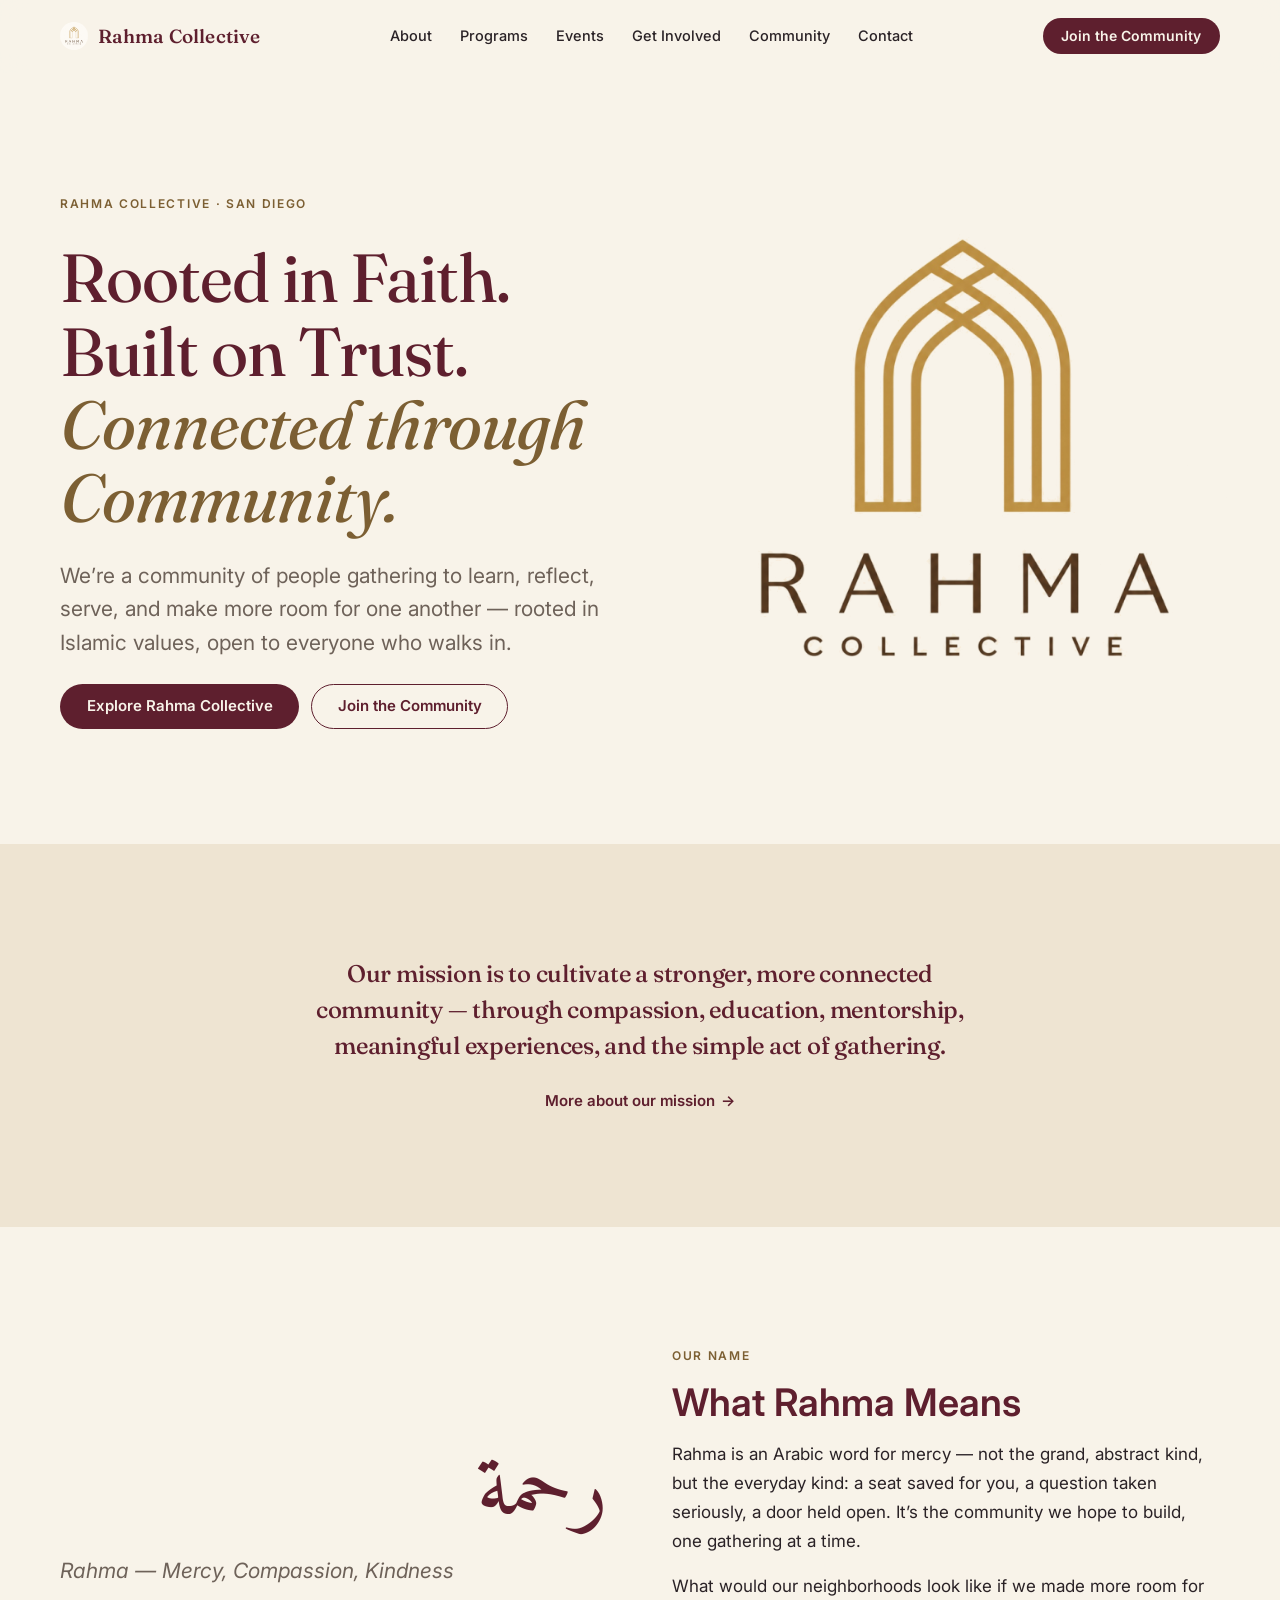
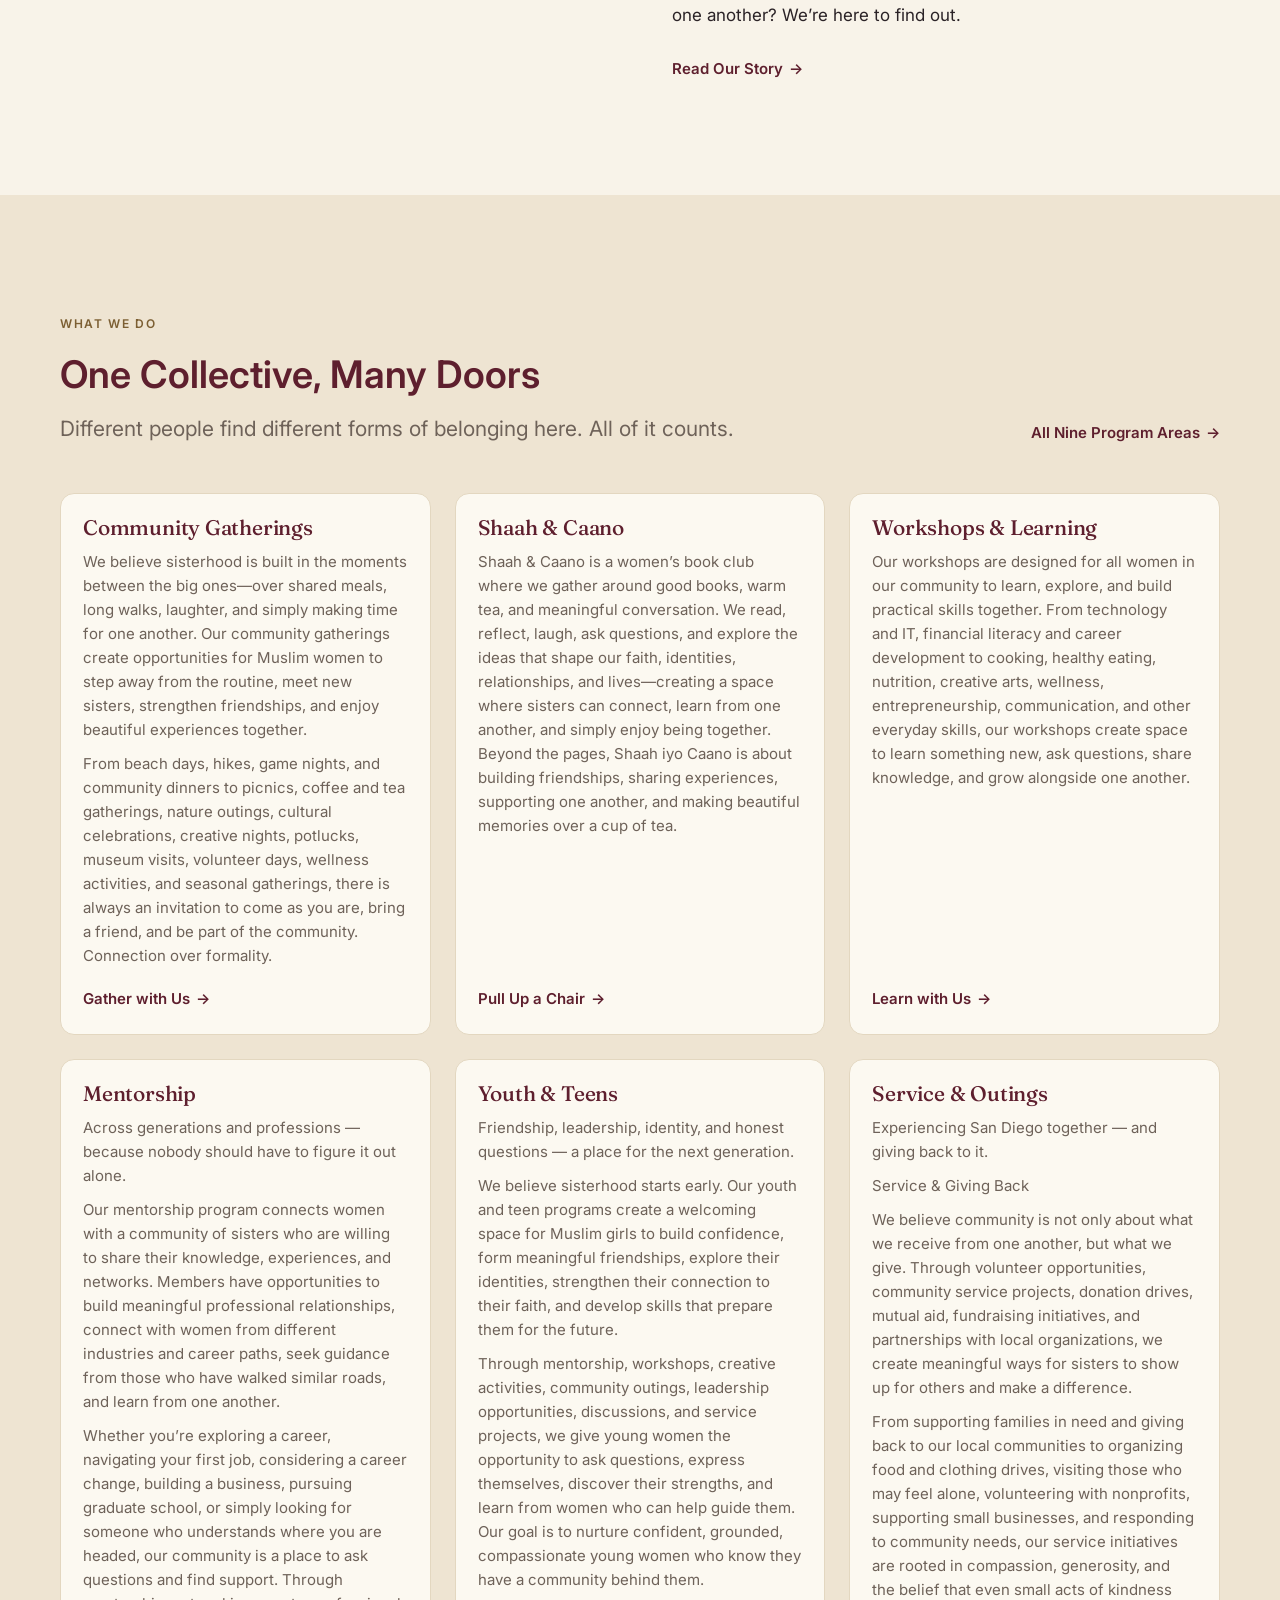
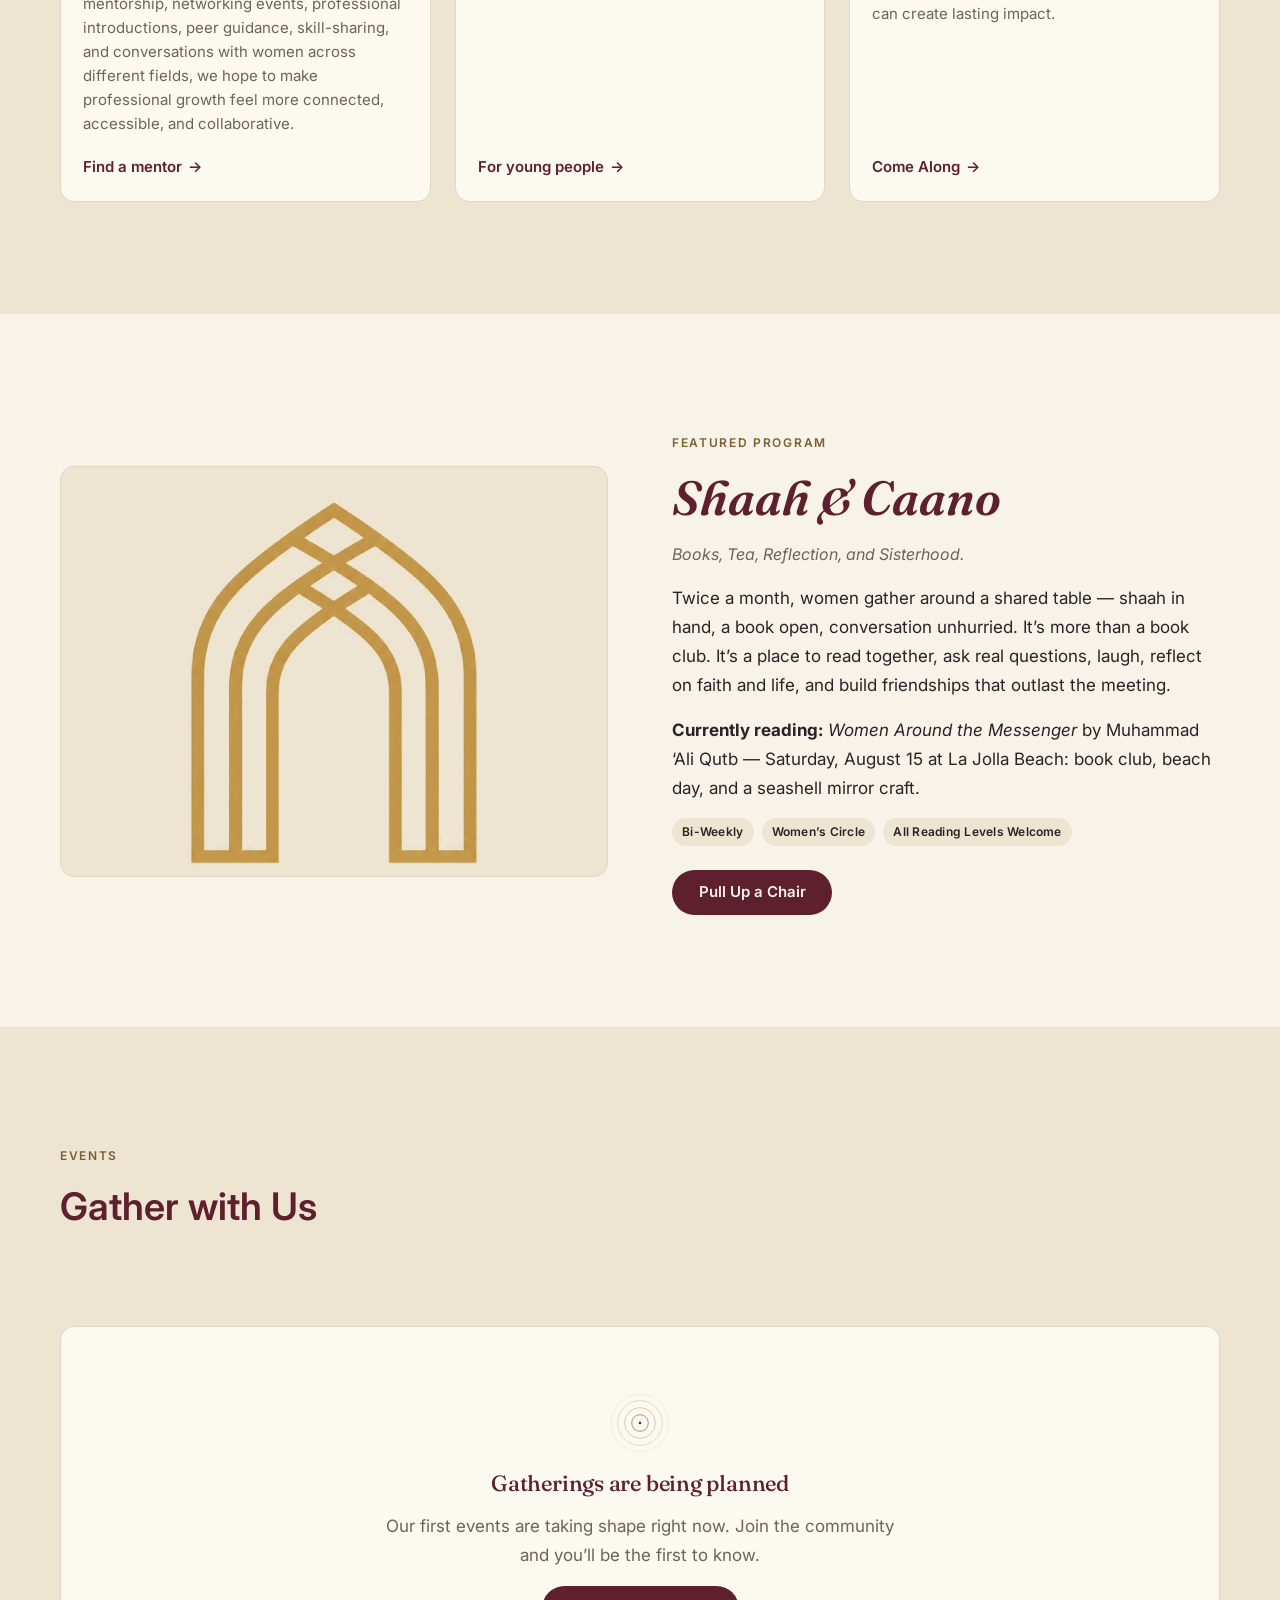
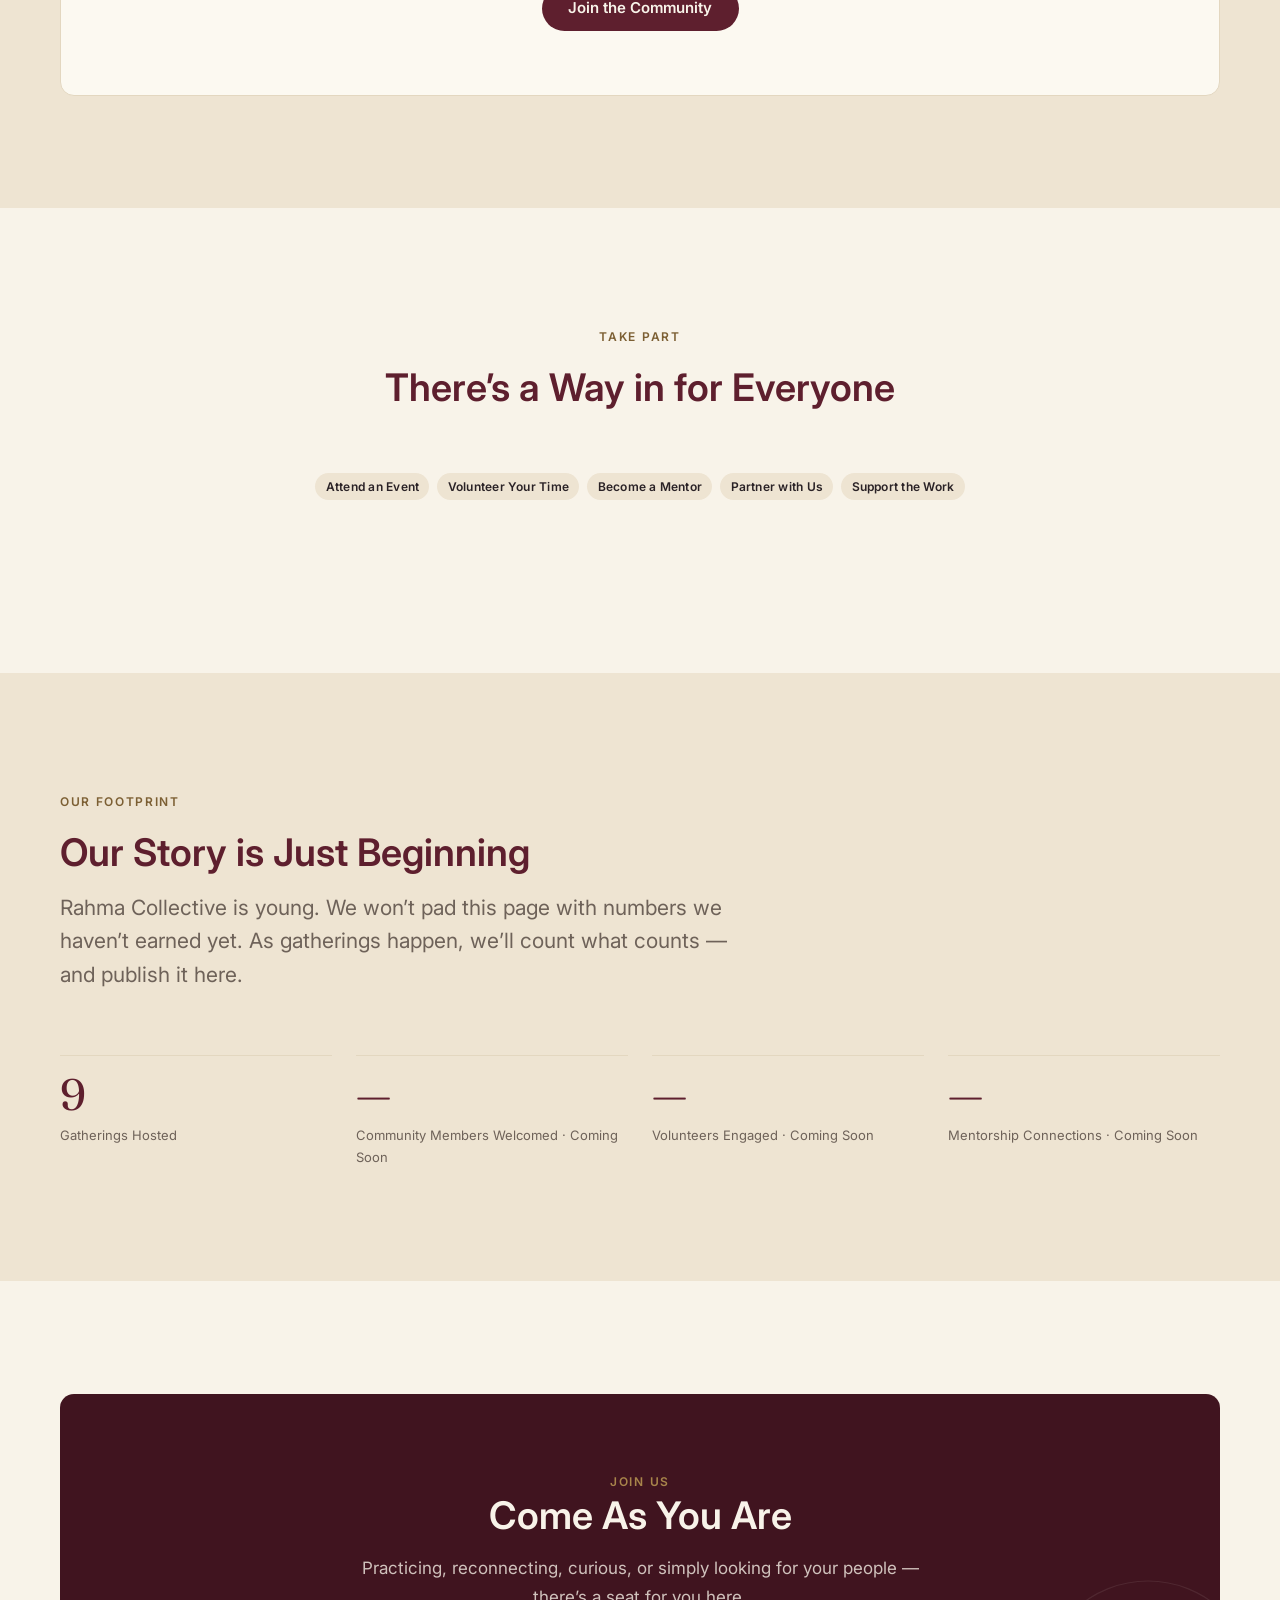
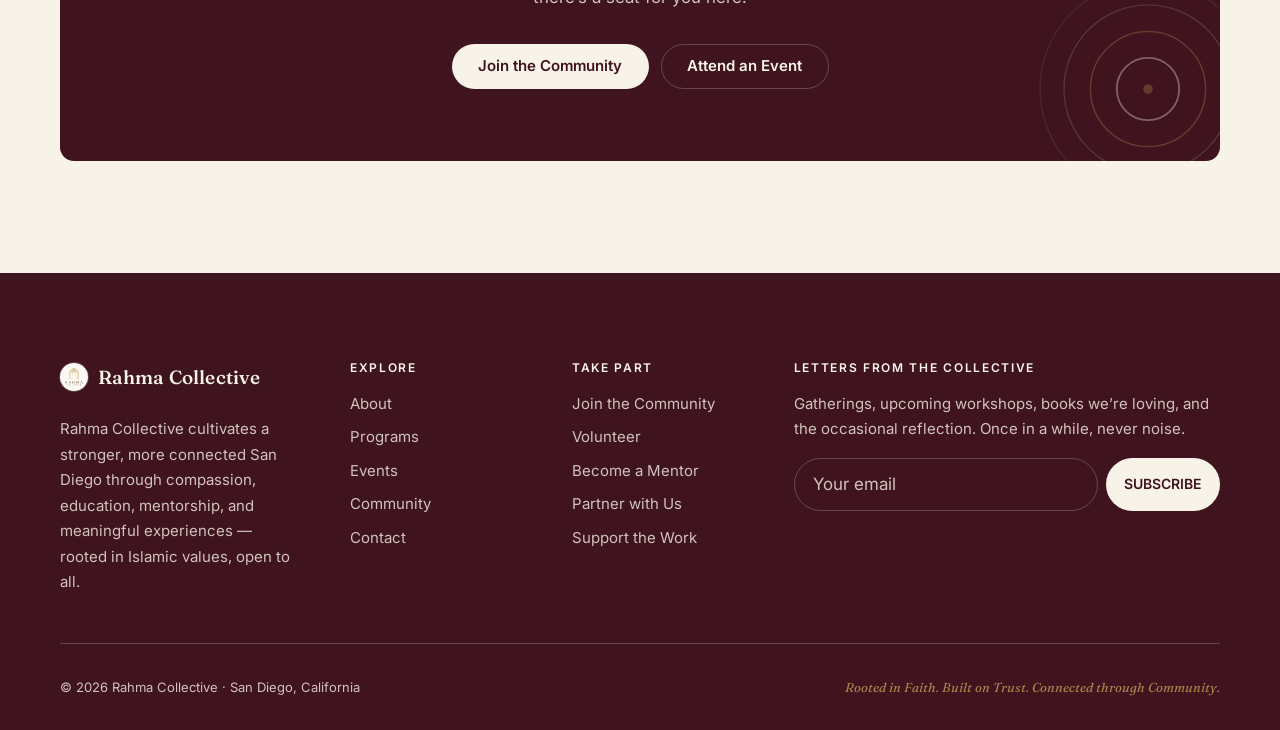
==== index.html @ ec6af514 "Title-case events section labels and uppercase subscribe button Capitalize "Gather with Us" and "See" ====
<!DOCTYPE html>
<html lang="en">
<head>
  <meta charset="UTF-8">
  <meta name="viewport" content="width=device-width, initial-scale=1.0">
  <title>Rahma Collective — Rooted in faith. Built on trust. Connected through community.</title>
  <meta name="description" content="A community collective in San Diego gathering across generations to learn, reflect, serve, and belong — rooted in Islamic values, open to all.">
  <!-- TODO before launch: confirm the final domain and add a raster og-image (1200×630) -->
  <link rel="canonical" href="https://rahmacollective.org/">
  <meta property="og:type" content="website">
  <meta property="og:title" content="Rahma Collective — Rooted in faith. Built on trust. Connected through community.">
  <meta property="og:description" content="A community collective in San Diego gathering across generations to learn, reflect, serve, and belong — rooted in Islamic values, open to all.">
  <meta property="og:url" content="https://rahmacollective.org/">
  <meta property="og:image" content="https://rahmacollective.org/assets/img/og-image.png">
  <link rel="icon" type="image/svg+xml" href="assets/img/favicon.svg">
  <link rel="preconnect" href="https://fonts.googleapis.com">
  <link rel="preconnect" href="https://fonts.gstatic.com" crossorigin>
  <link href="https://fonts.googleapis.com/css2?family=Fraunces:ital,opsz,wght@0,9..144,300..700;1,9..144,300..700&family=Inter:wght@400;500;600;700&family=Amiri:wght@400;700&display=swap" rel="stylesheet">
  <link rel="stylesheet" href="assets/css/tokens.css">
  <link rel="stylesheet" href="assets/css/base.css">
  <link rel="stylesheet" href="assets/css/components.css">
</head>
<body>

  <!-- Motif library: concentric "gathering" rings + horizon, in light- and dark-surface variants -->
  <svg width="0" height="0" style="position:absolute" aria-hidden="true">
    <defs>
      <symbol id="motif-rings" viewBox="0 0 200 200">
        <circle cx="100" cy="100" r="26" fill="none" stroke="#5E1F2E" stroke-width="1.5"/>
        <circle cx="100" cy="100" r="48" fill="none" stroke="#A8854B" stroke-width="1.25"/>
        <circle cx="100" cy="100" r="70" fill="none" stroke="#5E1F2E" stroke-width="1" opacity="0.5"/>
        <circle cx="100" cy="100" r="90" fill="none" stroke="#897C73" stroke-width="1" opacity="0.35"/>
        <circle cx="100" cy="100" r="4" fill="#5E1F2E"/>
      </symbol>
      <symbol id="motif-rings-light" viewBox="0 0 200 200">
        <circle cx="100" cy="100" r="26" fill="none" stroke="#F8F3E9" stroke-width="1.5"/>
        <circle cx="100" cy="100" r="48" fill="none" stroke="#A8854B" stroke-width="1.25"/>
        <circle cx="100" cy="100" r="70" fill="none" stroke="#F8F3E9" stroke-width="1" opacity="0.45"/>
        <circle cx="100" cy="100" r="90" fill="none" stroke="#F8F3E9" stroke-width="1" opacity="0.25"/>
        <circle cx="100" cy="100" r="4" fill="#A8854B"/>
      </symbol>
      <symbol id="motif-horizon" viewBox="0 0 200 140">
        <path d="M20 96 H180" fill="none" stroke="#5E1F2E" stroke-width="1.5"/>
        <path d="M64 96 a36 36 0 0 1 72 0" fill="none" stroke="#5E1F2E" stroke-width="1.5"/>
        <circle cx="44" cy="87" r="5" fill="none" stroke="#A8854B" stroke-width="1.25"/>
        <circle cx="158" cy="87" r="5" fill="none" stroke="#A8854B" stroke-width="1.25"/>
        <circle cx="100" cy="34" r="3.5" fill="#A8854B"/>
      </symbol>
    </defs>
  </svg>

  <a class="skip-link" href="#main">Skip to content</a>

  <header class="site-header" data-header>
    <div class="container header-inner">
      <a class="wordmark" href="index.html" aria-label="Rahma Collective — home">
        <img class="wordmark__mark" src="assets/img/tea-table.jpg" alt="" width="28" height="28">
        Rahma Collective
      </a>
      <nav class="nav" aria-label="Primary">
        <a href="about.html">About</a>
        <a href="programs.html">Programs</a>
        <a href="events.html">Events</a>
        <a href="get-involved.html">Get Involved</a>
        <a href="community.html">Community</a>
        <a href="contact.html">Contact</a>
      </nav>
      <div class="header-cta">
        <a class="btn btn--primary btn--sm" href="get-involved.html">Join the Community</a>
      </div>
      <button class="nav-toggle" type="button" aria-expanded="false" aria-controls="nav-drawer" aria-label="Open menu">
        <span></span><span></span><span></span>
      </button>
    </div>
  </header>

  <div class="drawer-overlay" hidden></div>
  <nav class="nav-drawer" id="nav-drawer" aria-label="Mobile" hidden>
    <a href="index.html" aria-current="page">Home</a>
    <a href="about.html">About</a>
    <a href="programs.html">Programs</a>
    <a href="events.html">Events</a>
    <a href="get-involved.html">Get Involved</a>
    <a href="community.html">Community</a>
    <a href="contact.html">Contact</a>
    <a class="btn btn--primary" href="get-involved.html">Join the Community</a>
  </nav>

  <main id="main">

    <!-- Hero -->
    <section class="hero">
      <div class="container hero__grid">
        <div class="hero__content">
          <span class="eyebrow reveal">Rahma Collective · San Diego</span>
          <h1 class="display reveal">Rooted in Faith. Built on Trust. <em>Connected through Community.</em></h1>
          <p class="lede reveal">We&rsquo;re a community of people gathering to learn, reflect, serve, and make more room for one another — rooted in Islamic values, open to everyone who walks in.</p>
          <div class="btn-row reveal">
            <a class="btn btn--primary" href="about.html">Explore Rahma Collective</a>
            <a class="btn btn--outline" href="get-involved.html">Join the Community</a>
          </div>
        </div>
        <div class="hero__art reveal">
          <div class="art-panel art-panel--tall">
            <img class="hero__art-img" src="rahma-logo-transparent.png" alt="Rahma Collective arch mark" fetchpriority="high">
          </div>
        </div>
      </div>
    </section>

    <!-- Mission strip -->
    <section class="section section--tint" aria-label="Our mission">
      <div class="container container--narrow mission-strip">
        <p class="serif reveal">Our mission is to cultivate a stronger, more connected community — through compassion, education, mentorship, meaningful experiences, and the simple act of gathering.</p>
        <a class="link-arrow reveal" href="about.html#mission">More about our mission</a>
      </div>
    </section>

    <!-- What Rahma means -->
    <section class="section" aria-labelledby="rahma-heading">
      <div class="container feature">
        <div class="reveal">
          <p class="word-display arabic" lang="ar" aria-hidden="true">رحمة</p>
          <p class="word-gloss">Rahma — Mercy, Compassion, Kindness</p>
        </div>
        <div class="prose">
          <span class="eyebrow reveal">Our name</span>
          <h2 id="rahma-heading" class="reveal" style="margin-top: var(--space-2)">What Rahma Means</h2>
          <p class="reveal" style="margin-top: var(--space-3)">Rahma is an Arabic word for mercy — not the grand, abstract kind, but the everyday kind: a seat saved for you, a question taken seriously, a door held open. It&rsquo;s the community we hope to build, one gathering at a time.</p>
          <p class="reveal">What would our neighborhoods look like if we made more room for one another? We&rsquo;re here to find out.</p>
          <p class="reveal" style="margin-top: var(--space-4)"><a class="link-arrow" href="about.html">Read Our Story</a></p>
        </div>
      </div>
    </section>

    <!-- Program pathways -->
    <section class="section section--tint" aria-labelledby="pathways-heading">
      <div class="container">
        <div class="section-row">
          <div class="section-head">
            <span class="eyebrow reveal">What we do</span>
            <h2 id="pathways-heading" class="reveal">One Collective, Many Doors</h2>
            <p class="lede reveal">Different people find different forms of belonging here. All of it counts.</p>
          </div>
          <a class="link-arrow reveal" href="programs.html">All Nine Program Areas</a>
        </div>
        <div class="grid grid--3" data-render="programs" data-mode="home" data-stagger></div>
      </div>
    </section>

    <!-- Shaah & Caano feature -->
    <section class="section" aria-labelledby="shaah-heading">
      <div class="container feature">
        <div class="reveal">
          <div class="art-panel art-panel--logo">
            <img src="rahma-logo-transparent.png" alt="Rahma Collective arch mark" loading="lazy">
          </div>
        </div>
        <div class="feature__body">
          <span class="eyebrow reveal">Featured program</span>
          <h2 id="shaah-heading" class="feature__lockup reveal">Shaah &amp; Caano</h2>
          <p class="word-gloss reveal" style="font-size: 1rem">Books, Tea, Reflection, and Sisterhood.</p>
          <p class="reveal">Twice a month, women gather around a shared table — shaah in hand, a book open, conversation unhurried. It&rsquo;s more than a book club. It&rsquo;s a place to read together, ask real questions, laugh, reflect on faith and life, and build friendships that outlast the meeting.</p>
          <p class="reveal"><strong>Currently reading:</strong> <em>Women Around the Messenger</em> by Muhammad &lsquo;Ali Qutb — Saturday, August 15 at La Jolla Beach: book club, beach day, and a seashell mirror craft.</p>
          <div class="feature__details reveal">
            <span class="pill">Bi-Weekly</span>
            <span class="pill">Women&rsquo;s Circle</span>
            <span class="pill">All Reading Levels Welcome</span>
          </div>
          <div class="btn-row reveal">
            <a class="btn btn--primary" href="programs.html#shaah-caano">Pull Up a Chair</a>
          </div>
        </div>
      </div>
    </section>

    <!-- Upcoming events -->
    <section class="section section--tint" aria-labelledby="events-heading" data-render="events" data-limit="3">
      <div class="container">
        <div class="section-row">
          <div class="section-head">
            <span class="eyebrow reveal">Events</span>
            <h2 id="events-heading" class="reveal">Gather with Us</h2>
            <p class="lede reveal">Real rooms, real tables — here&rsquo;s what&rsquo;s next.</p>
          </div>
          <a class="link-arrow reveal" href="events.html">See All Events</a>
        </div>
        <div class="grid grid--3" data-events-list data-stagger hidden></div>
        <div class="empty-state" data-events-empty>
          <svg viewBox="0 0 200 200" aria-hidden="true"><use href="#motif-rings"></use></svg>
          <h3>Gatherings are being planned</h3>
          <p>Our first events are taking shape right now. Join the community and you&rsquo;ll be the first to know.</p>
          <a class="btn btn--primary" href="get-involved.html">Join the Community</a>
        </div>
      </div>
    </section>

    <!-- Ways to get involved -->
    <section class="section" aria-labelledby="involved-heading">
      <div class="container">
        <div class="section-head section-head--center">
          <span class="eyebrow reveal">Take part</span>
          <h2 id="involved-heading" class="reveal">There&rsquo;s a Way in for Everyone</h2>
        </div>
        <div class="chip-list reveal" style="justify-content:center; max-width: 44rem; margin-inline:auto">
          <a class="pill" href="events.html">Attend an Event</a>
          <a class="pill" href="get-involved.html?interest=volunteering#form">Volunteer Your Time</a>
          <a class="pill" href="get-involved.html?interest=mentorship#form">Become a Mentor</a>
          <a class="pill" href="get-involved.html?interest=partnership#form">Partner with Us</a>
          <a class="pill" href="get-involved.html?interest=supporting#form">Support the Work</a>
        </div>
        <p class="reveal" style="text-align:center; margin-top: var(--space-5)">
          <a class="link-arrow" href="get-involved.html">Explore Ways to Get Involved</a>
        </p>
      </div>
    </section>

    <!-- Impact framework -->
    <section class="section section--tint" aria-labelledby="impact-heading">
      <div class="container">
        <div class="section-head">
          <span class="eyebrow reveal">Our footprint</span>
          <h2 id="impact-heading" class="reveal">Our Story is Just Beginning</h2>
          <p class="lede reveal">Rahma Collective is young. We won&rsquo;t pad this page with numbers we haven&rsquo;t earned yet. As gatherings happen, we&rsquo;ll count what counts — and publish it here.</p>
        </div>
        <div class="stats" data-stagger>
          <div class="stat reveal">
            <div class="stat__value" data-stat="events-hosted">—</div>
            <div class="stat__label">Gatherings Hosted</div>
          </div>
          <div class="stat reveal">
            <div class="stat__value">—</div>
            <div class="stat__label">Community Members Welcomed · Coming Soon</div>
          </div>
          <div class="stat reveal">
            <div class="stat__value">—</div>
            <div class="stat__label">Volunteers Engaged · Coming Soon</div>
          </div>
          <div class="stat reveal">
            <div class="stat__value">—</div>
            <div class="stat__label">Mentorship Connections · Coming Soon</div>
          </div>
        </div>
      </div>
    </section>

    <!-- Join band -->
    <section class="section" aria-labelledby="join-heading">
      <div class="container">
        <div class="cta-band reveal">
          <svg class="cta-band__motif" viewBox="0 0 200 200" aria-hidden="true"><use href="#motif-rings-light"></use></svg>
          <span class="eyebrow">Join us</span>
          <h2 id="join-heading">Come As You Are</h2>
          <p>Practicing, reconnecting, curious, or simply looking for your people — there&rsquo;s a seat for you here.</p>
          <div class="btn-row">
            <a class="btn btn--light" href="get-involved.html">Join the Community</a>
            <a class="btn btn--ghost-light" href="events.html">Attend an Event</a>
          </div>
        </div>
      </div>
    </section>

  </main>

  <footer class="site-footer">
    <div class="container">
      <div class="footer-grid">
        <div>
          <a class="wordmark" href="index.html" aria-label="Rahma Collective — home">
            <img class="wordmark__mark" src="assets/img/tea-table.jpg" alt="" width="28" height="28">
            Rahma Collective
          </a>
          <p class="footer-mission">Rahma Collective cultivates a stronger, more connected San Diego through compassion, education, mentorship, and meaningful experiences — rooted in Islamic values, open to all.</p>
        </div>
        <div>
          <h2 class="footer-heading">Explore</h2>
          <div class="footer-links">
            <a href="about.html">About</a>
            <a href="programs.html">Programs</a>
            <a href="events.html">Events</a>
            <a href="community.html">Community</a>
            <a href="contact.html">Contact</a>
          </div>
        </div>
        <div>
          <h2 class="footer-heading">Take part</h2>
          <div class="footer-links">
            <a href="get-involved.html">Join the Community</a>
            <a href="get-involved.html?interest=volunteering#form">Volunteer</a>
            <a href="get-involved.html?interest=mentorship#form">Become a Mentor</a>
            <a href="get-involved.html?interest=partnership#form">Partner with Us</a>
            <a href="get-involved.html?interest=supporting#form">Support the Work</a>
          </div>
        </div>
        <div class="newsletter">
          <h2 class="footer-heading">Letters from the Collective</h2>
          <p>Gatherings, upcoming workshops, books we&rsquo;re loving, and the occasional reflection. Once in a while, never noise.</p>
          <form data-form action="#">
            <label class="visually-hidden" for="newsletter-email">Your email</label>
            <input id="newsletter-email" type="email" name="email" placeholder="Your email" required>
            <button class="btn btn--light btn--sm" type="submit">SUBSCRIBE</button>
          </form>
          <p class="form-note" data-form-success hidden>You&rsquo;re in. Letters arrive once in a while — never noise.</p>
        </div>
      </div>
      <div class="footer-bottom">
        <span>© <span data-year>2026</span> Rahma Collective · San Diego, California</span>
        <span class="tagline">Rooted in Faith. Built on Trust. Connected through Community.</span>
      </div>
    </div>
  </footer>

  <script src="assets/js/data/programs.js" defer></script>
  <script src="assets/js/data/events.js" defer></script>
  <script src="assets/js/render.js" defer></script>
  <script src="assets/js/main.js" defer></script>
</body>
</html>
---- assets/css/tokens.css ----
/* ==========================================================================
   Rahma Collective — design tokens
   Single source of truth for color, type, space, shape, and motion.
   ========================================================================== */

:root {
  /* Color — brand */
  --oxblood: #40141f;        /* depth: page heroes, footer, CTA bands */
  --burgundy: #5e1f2e;       /* primary: headlines, key CTAs */
  --burgundy-deep: #4a1824;  /* primary hover */
  --ivory: #f8f3e9;          /* ground: main background */
  --beige: #eee4d2;          /* shift: alternating sections */
  --cream-card: #fcf9f1;     /* card surface on ivory */
  --card-line: #e3d7c0;      /* hairline borders on light */
  --brass: #a8854b;          /* accent: decorative, large, on dark */
  --brass-deep: #7c5f33;     /* accent text on light (WCAG AA) */
  --charcoal: #2a2226;       /* body text */
  --warm-gray: #6e6259;      /* meta text (AA on ivory) */
  --warm-gray-decor: #897c73;/* decorative only */

  /* Color — semantic on dark surfaces */
  --on-deep: #f8f3e9;
  --on-deep-soft: rgba(248, 243, 233, 0.78);
  --on-deep-line: rgba(248, 243, 233, 0.22);

  /* Typography */
  --font-serif: "Fraunces", Georgia, "Times New Roman", serif;
  --font-sans: "Inter", -apple-system, BlinkMacSystemFont, "Segoe UI", sans-serif;
  --font-arabic: "Amiri", "Traditional Arabic", serif;

  --text-display: clamp(2.75rem, 6vw, 4.25rem);
  --text-h1: clamp(2.25rem, 4.6vw, 3.25rem);
  --text-h2: clamp(1.75rem, 3.4vw, 2.375rem);
  --text-h3: clamp(1.25rem, 2.2vw, 1.5rem);
  --text-body: 1.0625rem;
  --text-lede: clamp(1.125rem, 1.8vw, 1.3125rem);
  --text-meta: 0.8125rem;

  /* Space */
  --space-1: 0.5rem;
  --space-2: 0.75rem;
  --space-3: 1rem;
  --space-4: 1.5rem;
  --space-5: 2rem;
  --space-6: 3rem;
  --section-pad: clamp(4rem, 9vw, 7rem);
  --container: 72.5rem; /* 1160px */
  --container-narrow: 46rem;
  --gutter: 1.5rem;

  /* Shape */
  --radius: 14px;
  --radius-sm: 10px;
  --radius-pill: 999px;

  /* Motion */
  --ease: cubic-bezier(0.22, 0.61, 0.36, 1);
  --dur: 240ms;

  /* Layering */
  --z-header: 100;
  --z-drawer: 200;
}
---- assets/css/base.css ----
/* ==========================================================================
   Rahma Collective — base
   Reset, document defaults, typography, and layout primitives.
   ========================================================================== */

*,
*::before,
*::after {
  box-sizing: border-box;
}

html {
  scroll-behavior: smooth;
}

body {
  margin: 0;
  background: var(--ivory);
  color: var(--charcoal);
  font-family: var(--font-sans);
  font-size: var(--text-body);
  line-height: 1.7;
  -webkit-font-smoothing: antialiased;
  text-rendering: optimizeLegibility;
}

img,
svg {
  display: block;
  max-width: 100%;
}

h1,
h2,
h3,
h4,
p,
ul,
ol,
figure,
blockquote {
  margin: 0;
}

ul,
ol {
  padding: 0;
  list-style: none;
}

a {
  color: var(--burgundy);
  text-decoration-color: rgba(94, 31, 46, 0.35);
  text-underline-offset: 0.18em;
}

a:hover {
  text-decoration-color: currentColor;
}

button {
  font: inherit;
  cursor: pointer;
}

input,
select,
textarea {
  font: inherit;
  color: inherit;
}

/* Visible, keyboard-first focus everywhere */
:focus-visible {
  outline: 2px solid var(--brass);
  outline-offset: 3px;
  border-radius: 4px;
}

/* ---------- typography ---------- */

h1,
h2,
h3,
.serif {
  font-family: var(--font-serif);
  font-weight: 480;
  line-height: 1.14;
  letter-spacing: -0.01em;
  color: var(--burgundy);
  text-wrap: balance;
  font-variant-ligatures: none;
  font-feature-settings: "liga" 0, "clig" 0, "calt" 0, "dlig" 0;
}

h1 {
  font-size: var(--text-h1);
  font-weight: 460;
}

h2 {
  font-size: var(--text-h2);
  font-family: var(--font-sans);
  font-weight: 600;
  letter-spacing: 0;
}

h3 {
  font-size: var(--text-h3);
}

.display {
  font-family: var(--font-serif);
  font-size: var(--text-display);
  font-weight: 440;
  line-height: 1.08;
  letter-spacing: -0.015em;
  color: var(--burgundy);
  text-wrap: balance;
  font-variant-ligatures: none;
  font-feature-settings: "liga" 0, "clig" 0, "calt" 0, "dlig" 0;
}

.arabic {
  font-family: var(--font-arabic);
  direction: rtl;
}

.lede {
  font-size: var(--text-lede);
  line-height: 1.6;
  color: var(--warm-gray);
  max-width: 38em;
}

.eyebrow {
  display: inline-block;
  font-size: 0.75rem;
  font-weight: 600;
  letter-spacing: 0.14em;
  text-transform: uppercase;
  color: var(--brass-deep);
}

.section--deep .eyebrow,
.cta-band .eyebrow,
.page-hero .eyebrow {
  color: var(--brass);
}

.meta {
  font-size: var(--text-meta);
  color: var(--warm-gray);
}

/* ---------- layout primitives ---------- */

.container {
  width: min(100% - (var(--gutter) * 2), var(--container));
  margin-inline: auto;
}

.container--narrow {
  width: min(100% - (var(--gutter) * 2), var(--container-narrow));
  margin-inline: auto;
}

.section {
  padding-block: var(--section-pad);
}

.section--tint {
  background: var(--beige);
}

.section--deep {
  background: var(--oxblood);
  color: var(--on-deep);
}

.section--deep h1,
.section--deep h2,
.section--deep h3,
.section--deep .serif {
  color: var(--on-deep);
}

.section--deep .lede,
.section--deep p {
  color: var(--on-deep-soft);
}

.section + .section {
  border-top: 1px solid transparent; /* keeps rhythm intentional; tinted sections carry the shift */
}

.section-head {
  max-width: 44rem;
  margin-bottom: clamp(2.5rem, 5vw, 4rem);
}

.section-head > * + * {
  margin-top: var(--space-3);
}

.section-head--center {
  margin-inline: auto;
  text-align: center;
}

.grid {
  display: grid;
  gap: 1.5rem;
}

.grid--2 {
  grid-template-columns: repeat(2, minmax(0, 1fr));
}

.grid--3 {
  grid-template-columns: repeat(3, minmax(0, 1fr));
}

.grid--4 {
  grid-template-columns: repeat(4, minmax(0, 1fr));
}

@media (max-width: 60rem) {
  .grid--3,
  .grid--4 {
    grid-template-columns: repeat(2, minmax(0, 1fr));
  }
}

@media (max-width: 40rem) {
  .grid--2,
  .grid--3,
  .grid--4 {
    grid-template-columns: minmax(0, 1fr);
  }
}

/* ---------- skip link ---------- */

.skip-link {
  position: absolute;
  top: -100%;
  left: var(--space-3);
  z-index: calc(var(--z-drawer) + 1);
  background: var(--burgundy);
  color: var(--ivory);
  padding: 0.6em 1.2em;
  border-radius: var(--radius-pill);
  font-size: 0.875rem;
  font-weight: 600;
  text-decoration: none;
  transition: top var(--dur) var(--ease);
}

.skip-link:focus-visible {
  top: var(--space-3);
}

/* ---------- accessibility helpers ---------- */

.visually-hidden {
  position: absolute;
  width: 1px;
  height: 1px;
  margin: -1px;
  padding: 0;
  overflow: hidden;
  clip: rect(0 0 0 0);
  white-space: nowrap;
  border: 0;
}

@media (prefers-reduced-motion: reduce) {
  html {
    scroll-behavior: auto;
  }

  *,
  *::before,
  *::after {
    animation-duration: 0.01ms !important;
    animation-iteration-count: 1 !important;
    transition-duration: 0.01ms !important;
  }
}
---- assets/css/components.css ----
/* ==========================================================================
   Rahma Collective — components
   Header, heroes, cards, forms, footer, motion. Loaded after base.css.
   ========================================================================== */

/* ---------- buttons & links ---------- */

.btn {
  display: inline-flex;
  align-items: center;
  gap: 0.5em;
  padding: 0.85em 1.7em;
  border: 1.5px solid transparent;
  border-radius: var(--radius-pill);
  font-family: var(--font-sans);
  font-size: 0.9375rem;
  font-weight: 600;
  line-height: 1.2;
  text-decoration: none;
  transition:
    background-color var(--dur) var(--ease),
    color var(--dur) var(--ease),
    border-color var(--dur) var(--ease),
    transform var(--dur) var(--ease);
}

.btn:hover {
  transform: translateY(-1px);
  text-decoration: none;
}

.btn:active {
  transform: translateY(0);
}

.btn--primary {
  background: var(--burgundy);
  color: var(--ivory);
}

.btn--primary:hover {
  background: var(--burgundy-deep);
  color: var(--ivory);
}

.btn--outline {
  border-color: var(--burgundy);
  color: var(--burgundy);
  background: transparent;
}

.btn--outline:hover {
  background: rgba(94, 31, 46, 0.06);
  color: var(--burgundy-deep);
  border-color: var(--burgundy-deep);
}

.btn--light {
  background: var(--ivory);
  color: var(--oxblood);
}

.btn--light:hover {
  background: #ffffff;
  color: var(--oxblood);
}

.btn--ghost-light {
  border-color: var(--on-deep-line);
  color: var(--on-deep);
  background: transparent;
}

.btn--ghost-light:hover {
  border-color: var(--on-deep);
  color: var(--on-deep);
}

.btn--sm {
  padding: 0.6em 1.25em;
  font-size: 0.875rem;
}

.btn-row {
  display: flex;
  flex-wrap: wrap;
  gap: 0.75rem;
  align-items: center;
}

.link-arrow {
  display: inline-flex;
  align-items: center;
  gap: 0.4em;
  font-weight: 600;
  font-size: 0.9375rem;
  color: var(--burgundy);
  text-decoration: none;
}

.link-arrow::after {
  content: "→";
  transition: transform var(--dur) var(--ease);
}

.link-arrow:hover::after {
  transform: translateX(3px);
}

.section--deep .link-arrow,
.cta-band .link-arrow {
  color: var(--brass);
}

/* ---------- header ---------- */

.site-header {
  position: sticky;
  top: 0;
  z-index: var(--z-header);
  background: rgba(248, 243, 233, 0.88);
  -webkit-backdrop-filter: blur(12px);
  backdrop-filter: blur(12px);
  border-bottom: 1px solid transparent;
  transition: border-color var(--dur) var(--ease);
}

.site-header.is-scrolled {
  border-bottom-color: var(--card-line);
}

.header-inner {
  display: flex;
  align-items: center;
  justify-content: space-between;
  gap: var(--space-4);
  min-height: 4.5rem;
}

.wordmark {
  display: inline-flex;
  align-items: center;
  gap: 0.6rem;
  font-family: var(--font-serif);
  font-size: 1.1875rem;
  font-weight: 560;
  letter-spacing: 0.01em;
  color: var(--burgundy);
  text-decoration: none;
}

.wordmark:hover {
  color: var(--burgundy-deep);
}

.wordmark svg {
  width: 1.5rem;
  height: 1.5rem;
}

.wordmark__mark {
  width: 1.75rem;
  height: 1.75rem;
  flex: none;
  border-radius: 50%;
  object-fit: cover;
  object-position: center 42%;
}

.site-footer .wordmark__mark {
  outline: 1px solid var(--on-deep-line);
}

.nav {
  display: flex;
  align-items: center;
  gap: 1.75rem;
}

.nav a {
  position: relative;
  font-size: 0.90625rem;
  font-weight: 500;
  color: var(--charcoal);
  text-decoration: none;
  padding-block: 0.25rem;
}

.nav a::after {
  content: "";
  position: absolute;
  left: 0;
  right: 100%;
  bottom: 0;
  height: 1.5px;
  background: var(--burgundy);
  transition: right var(--dur) var(--ease);
}

.nav a:hover::after,
.nav a[aria-current="page"]::after {
  right: 0;
}

.nav a[aria-current="page"] {
  color: var(--burgundy);
  font-weight: 600;
}

.header-cta {
  display: flex;
  align-items: center;
  gap: var(--space-3);
}

.nav-toggle {
  display: none;
  flex-direction: column;
  justify-content: center;
  gap: 5px;
  width: 2.75rem;
  height: 2.75rem;
  padding: 0;
  border: 1px solid var(--card-line);
  border-radius: var(--radius-pill);
  background: var(--cream-card);
}

.nav-toggle span {
  display: block;
  width: 1.125rem;
  height: 1.5px;
  margin-inline: auto;
  background: var(--burgundy);
  transition:
    transform var(--dur) var(--ease),
    opacity var(--dur) var(--ease);
}

.nav-toggle[aria-expanded="true"] span:nth-child(1) {
  transform: translateY(6.5px) rotate(45deg);
}

.nav-toggle[aria-expanded="true"] span:nth-child(2) {
  opacity: 0;
}

.nav-toggle[aria-expanded="true"] span:nth-child(3) {
  transform: translateY(-6.5px) rotate(-45deg);
}

.drawer-overlay {
  position: fixed;
  inset: 0;
  z-index: calc(var(--z-drawer) - 1);
  background: rgba(42, 34, 38, 0.4);
  opacity: 0;
  transition: opacity var(--dur) var(--ease);
}

.drawer-overlay.is-open {
  opacity: 1;
}

.nav-drawer {
  position: fixed;
  top: 0;
  right: 0;
  bottom: 0;
  z-index: var(--z-drawer);
  width: min(21rem, 85vw);
  background: var(--ivory);
  border-left: 1px solid var(--card-line);
  padding: 5.5rem var(--space-5) var(--space-5);
  transform: translateX(100%);
  transition: transform var(--dur) var(--ease);
  display: flex;
  flex-direction: column;
  gap: var(--space-4);
}

.nav-drawer.is-open {
  transform: translateX(0);
}

.nav-drawer a:not(.btn) {
  font-family: var(--font-serif);
  font-size: 1.5rem;
  color: var(--burgundy);
  text-decoration: none;
  padding-block: 0.35rem;
}

.nav-drawer a[aria-current="page"] {
  font-weight: 600;
  text-decoration: underline;
  text-decoration-color: var(--brass);
  text-underline-offset: 0.3em;
}

.nav-drawer .btn {
  margin-top: var(--space-3);
  align-self: flex-start;
}

@media (max-width: 56.25rem) {
  .nav,
  .header-cta {
    display: none;
  }

  .nav-toggle {
    display: flex;
  }
}

/* ---------- home hero ---------- */

.hero {
  position: relative;
  overflow: hidden;
  padding-block: clamp(4.5rem, 9vw, 8rem);
}

.hero__grid {
  display: grid;
  grid-template-columns: 1.05fr 0.95fr;
  gap: clamp(2rem, 6vw, 5rem);
  align-items: center;
}

.hero__content > * + * {
  margin-top: var(--space-4);
}

.hero__art {
  position: relative;
}

.hero .display em {
  font-style: italic;
  color: var(--brass-deep);
}

@media (max-width: 56.25rem) {
  .hero__grid {
    grid-template-columns: 1fr;
  }

  .hero__art {
    max-width: 26rem;
    margin-inline: auto;
  }
}

/* ---------- interior page hero ---------- */

.page-hero {
  position: relative;
  overflow: hidden;
  background: var(--oxblood);
  color: var(--on-deep);
  padding-block: clamp(4.5rem, 9vw, 7.5rem);
}

.page-hero h1 {
  color: var(--on-deep);
  max-width: 16em;
}

.page-hero .lede {
  color: var(--on-deep-soft);
  margin-top: var(--space-4);
}

.page-hero__motif {
  position: absolute;
  right: -4rem;
  top: 50%;
  transform: translateY(-50%);
  width: clamp(16rem, 30vw, 26rem);
  opacity: 0.5;
  pointer-events: none;
}

/* ---------- art panels & motif ---------- */

.art-panel {
  position: relative;
  border-radius: var(--radius);
  border: 1px solid var(--card-line);
  background: var(--beige);
  overflow: hidden;
  aspect-ratio: 4 / 3;
  display: grid;
  place-items: center;
}

.art-panel svg {
  width: 72%;
  height: auto;
}

.art-panel img {
  width: 100%;
  height: 100%;
  object-fit: cover;
}

.art-panel--logo img {
  object-fit: cover;
  object-position: center top;
  transform: scale(1.6) translateY(6%);
}

.art-panel--tall {
  aspect-ratio: 4 / 5;
}

.hero__art .art-panel--tall {
  aspect-ratio: 1 / 1;
  background: transparent;
  border: none;
  overflow: visible;
}

.hero__art .hero__art-img {
  width: 100%;
  height: 100%;
  object-fit: contain;
  object-position: center;
  mix-blend-mode: multiply;
  transform: scale(1.28);
}

/* Photo slots: replace an art panel with <img> when real photography exists. */
.photo-slot {
  position: relative;
  border-radius: var(--radius);
  border: 1px dashed var(--warm-gray-decor);
  background: var(--beige);
  aspect-ratio: 4 / 3;
  display: grid;
  place-items: center;
  text-align: center;
  padding: var(--space-4);
}

.photo-slot span {
  font-size: var(--text-meta);
  color: var(--warm-gray);
  max-width: 16em;
}

.photo-slot:has(img) {
  padding: 0;
  border-style: solid;
  border-color: var(--card-line);
  overflow: hidden;
}

.photo-slot img {
  width: 100%;
  height: 100%;
  object-fit: cover;
}

.photo-slot--portrait {
  aspect-ratio: 3 / 4;
}

.photo-slot--portrait img {
  object-fit: contain;
  object-position: center;
}

.motif-divider {
  display: flex;
  justify-content: center;
  padding-block: 0;
}

.motif-divider svg {
  width: 5rem;
  height: auto;
  opacity: 0.8;
}

/* ---------- cards ---------- */

.card {
  background: var(--cream-card);
  border: 1px solid var(--card-line);
  border-radius: var(--radius);
  padding: 1.375rem;
  display: flex;
  flex-direction: column;
  gap: 0.625rem;
  transition:
    transform var(--dur) var(--ease),
    border-color var(--dur) var(--ease);
}

.card:hover {
  transform: translateY(-3px);
  border-color: var(--brass);
}

.card h3 {
  font-size: 1.3125rem;
}

.card p {
  font-size: 0.9375rem;
  color: var(--warm-gray);
  line-height: 1.6;
}

.card .link-arrow {
  margin-top: auto;
  padding-top: 0.5rem;
}

.card__date {
  font-size: 0.75rem;
  font-weight: 600;
  letter-spacing: 0.14em;
  text-transform: uppercase;
  color: var(--brass-deep);
}

.card__meta {
  display: flex;
  flex-wrap: wrap;
  gap: 0.5rem;
  align-items: center;
}

/* pills & tags */

.pill {
  display: inline-flex;
  align-items: center;
  padding: 0.28em 0.85em;
  border-radius: var(--radius-pill);
  background: var(--beige);
  color: var(--charcoal);
  font-size: 0.75rem;
  font-weight: 600;
  letter-spacing: 0.02em;
}

.pill--outline {
  background: transparent;
  border: 1px solid var(--card-line);
  color: var(--warm-gray);
}

/* numbered pathway cards */

.pathway-card {
  counter-increment: pathway;
}

.pathway-card h3 {
  font-family: var(--font-sans);
  font-weight: 600;
  font-variant-ligatures: none;
  font-feature-settings: "liga" 0, "clig" 0, "calt" 0, "dlig" 0;
  letter-spacing: 0;
}

.pathway-card::before {
  content: counter(pathway, decimal-leading-zero);
  font-family: var(--font-serif);
  font-style: italic;
  font-size: 1rem;
  color: var(--brass-deep);
}

.pathways {
  counter-reset: pathway;
}

/* profile cards (board) */

.profile-card {
  align-items: center;
  text-align: center;
  padding: 1.75rem 1.25rem;
}

.profile-card__ring {
  width: 4.5rem;
  height: 4.5rem;
  border-radius: 50%;
  border: 1.5px solid var(--brass);
  display: grid;
  place-items: center;
  font-family: var(--font-serif);
  font-size: 1.25rem;
  color: var(--burgundy);
  background: var(--ivory);
}

.profile-card__ring img {
  width: 100%;
  height: 100%;
  border-radius: 50%;
  object-fit: cover;
}

.profile-card .meta {
  font-size: 0.8125rem;
  line-height: 1.45;
  max-width: 18rem;
  margin-inline: auto;
}

.profile-card h3 {
  font-size: 1.125rem;
}

/* story cards */

.story-card blockquote {
  font-family: var(--font-serif);
  font-size: 1.125rem;
  font-style: italic;
  line-height: 1.5;
  color: var(--charcoal);
}

/* ---------- split feature (Shaah & Caano) ---------- */

.feature {
  display: grid;
  grid-template-columns: 1fr 1fr;
  gap: clamp(2rem, 5vw, 4.5rem);
  align-items: center;
}

.feature__body > * + * {
  margin-top: var(--space-3);
}

.feature__body .btn-row {
  margin-top: var(--space-4);
}

.feature__lockup {
  font-family: var(--font-serif);
  font-style: italic;
  font-size: clamp(2rem, 4vw, 3rem);
  line-height: 1.1;
  color: var(--burgundy);
}

.feature__details {
  display: flex;
  flex-wrap: wrap;
  gap: 0.5rem;
}

@media (max-width: 56.25rem) {
  .feature {
    grid-template-columns: 1fr;
  }
}

/* ---------- stats (impact framework) ---------- */

.stats {
  display: grid;
  grid-template-columns: repeat(4, minmax(0, 1fr));
  gap: 1.5rem;
}

.stat {
  border-top: 1.5px solid var(--card-line);
  padding-top: var(--space-3);
}

.section--deep .stat {
  border-top-color: var(--on-deep-line);
}

.stat__value {
  font-family: var(--font-serif);
  font-size: clamp(2rem, 3.5vw, 2.75rem);
  line-height: 1;
  color: var(--burgundy);
}

.section--deep .stat__value {
  color: var(--brass);
}

.stat__label {
  margin-top: 0.5rem;
  font-size: var(--text-meta);
  color: var(--warm-gray);
}

.section--deep .stat__label {
  color: var(--on-deep-soft);
}

@media (max-width: 40rem) {
  .stats {
    grid-template-columns: repeat(2, minmax(0, 1fr));
  }
}

/* ---------- CTA band ---------- */

.cta-band {
  position: relative;
  overflow: hidden;
  background: var(--oxblood);
  color: var(--on-deep);
  border-radius: var(--radius);
  padding: clamp(2.5rem, 6vw, 4.5rem);
  text-align: center;
}

.cta-band h2 {
  color: var(--on-deep);
  max-width: 20em;
  margin-inline: auto;
}

.cta-band p {
  color: var(--on-deep-soft);
  max-width: 34em;
  margin: var(--space-3) auto 0;
}

.cta-band .btn-row {
  justify-content: center;
  margin-top: var(--space-5);
}

.cta-band__motif {
  position: absolute;
  inset: auto;
  right: -3rem;
  bottom: -3rem;
  width: 15rem;
  opacity: 0.35;
  pointer-events: none;
}

/* ---------- callout note ---------- */

.callout-card {
  display: flex;
  flex-wrap: wrap;
  align-items: center;
  justify-content: space-between;
  gap: var(--space-4);
  border: 1px solid var(--card-line);
  border-left: 3px solid var(--brass);
  border-radius: var(--radius-sm);
  background: var(--cream-card);
  padding: var(--space-4) var(--space-5);
}

.callout-card p {
  max-width: 44em;
  color: var(--warm-gray);
}

/* ---------- filters ---------- */

.filter-bar {
  display: flex;
  flex-wrap: wrap;
  gap: var(--space-4);
  margin-bottom: var(--space-5);
}

.filter-group {
  display: flex;
  flex-wrap: wrap;
  gap: 0.5rem;
  align-items: center;
}

.filter-group__label {
  font-size: var(--text-meta);
  font-weight: 600;
  letter-spacing: 0.08em;
  text-transform: uppercase;
  color: var(--warm-gray);
  margin-right: 0.25rem;
}

.filter-pill {
  border: 1px solid var(--card-line);
  background: var(--cream-card);
  color: var(--charcoal);
  border-radius: var(--radius-pill);
  padding: 0.45em 1.1em;
  font-size: 0.8125rem;
  font-weight: 500;
  transition:
    background-color var(--dur) var(--ease),
    color var(--dur) var(--ease),
    border-color var(--dur) var(--ease);
}

.filter-pill:hover {
  border-color: var(--burgundy);
  color: var(--burgundy);
}

.filter-pill.is-active {
  background: var(--burgundy);
  border-color: var(--burgundy);
  color: var(--ivory);
}

/* ---------- empty state ---------- */

.empty-state {
  text-align: center;
  border: 1px solid var(--card-line);
  border-radius: var(--radius);
  background: var(--cream-card);
  padding: clamp(2.5rem, 6vw, 4rem) var(--space-5);
  display: grid;
  justify-items: center;
  gap: var(--space-3);
}

.empty-state svg {
  width: 4rem;
  height: auto;
}

.empty-state h3 {
  font-size: 1.375rem;
}

.empty-state p {
  max-width: 30em;
  color: var(--warm-gray);
}

/* ---------- forms ---------- */

.form {
  display: grid;
  gap: var(--space-4);
}

.form-row {
  display: grid;
  gap: var(--space-4);
  grid-template-columns: 1fr 1fr;
}

@media (max-width: 40rem) {
  .form-row {
    grid-template-columns: 1fr;
  }
}

.field {
  display: grid;
  gap: 0.375rem;
}

.field label {
  font-size: 0.8125rem;
  font-weight: 600;
  color: var(--charcoal);
}

.field input,
.field select,
.field textarea {
  width: 100%;
  border: 1px solid var(--card-line);
  border-radius: var(--radius-sm);
  background: var(--cream-card);
  padding: 0.75rem 1rem;
  transition:
    border-color var(--dur) var(--ease),
    box-shadow var(--dur) var(--ease);
}

.field textarea {
  min-height: 9rem;
  resize: vertical;
}

.field input:focus,
.field select:focus,
.field textarea:focus {
  outline: none;
  border-color: var(--brass);
  box-shadow: 0 0 0 3px rgba(168, 133, 75, 0.22);
}

.field .hint {
  font-size: var(--text-meta);
  color: var(--warm-gray);
}

.form-success {
  display: grid;
  justify-items: center;
  gap: var(--space-3);
  text-align: center;
  border: 1px solid var(--card-line);
  border-radius: var(--radius);
  background: var(--cream-card);
  padding: clamp(2.5rem, 6vw, 4rem) var(--space-5);
}

.form-success svg {
  width: 3.5rem;
  height: auto;
}

.form-success h3 {
  font-size: 1.375rem;
}

.form-success p {
  max-width: 28em;
  color: var(--warm-gray);
}

[hidden] {
  display: none !important;
}

/* ---------- footer ---------- */

.site-footer {
  background: var(--oxblood);
  color: var(--on-deep);
  padding: clamp(3.5rem, 7vw, 5.5rem) 0 var(--space-5);
}

.footer-grid {
  display: grid;
  grid-template-columns: 1.4fr 1fr 1fr 1.2fr;
  gap: clamp(2rem, 4vw, 3.5rem);
  padding-bottom: var(--space-6);
  border-bottom: 1px solid var(--on-deep-line);
}

@media (max-width: 56.25rem) {
  .footer-grid {
    grid-template-columns: 1fr 1fr;
  }
}

@media (max-width: 40rem) {
  .footer-grid {
    grid-template-columns: 1fr;
  }
}

.site-footer .wordmark {
  color: var(--on-deep);
}

.site-footer h2,
.site-footer h3 {
  color: var(--on-deep);
}

.footer-mission {
  margin-top: var(--space-3);
  font-size: 0.9375rem;
  color: var(--on-deep-soft);
  max-width: 30em;
}

.footer-heading {
  font-size: 0.75rem;
  font-weight: 600;
  letter-spacing: 0.14em;
  text-transform: uppercase;
  color: var(--brass);
  margin-bottom: var(--space-3);
  font-family: var(--font-sans);
}

.footer-links {
  display: grid;
  gap: 0.5rem;
}

.footer-links a {
  color: var(--on-deep-soft);
  text-decoration: none;
  font-size: 0.9375rem;
}

.footer-links a:hover {
  color: var(--on-deep);
  text-decoration: underline;
  text-decoration-color: var(--brass);
  text-underline-offset: 0.2em;
}

.newsletter p {
  font-size: 0.9375rem;
  color: var(--on-deep-soft);
  margin-bottom: var(--space-3);
}

.newsletter form {
  display: flex;
  gap: 0.5rem;
}

.newsletter input {
  flex: 1;
  min-width: 0;
  border: 1px solid var(--on-deep-line);
  border-radius: var(--radius-pill);
  background: transparent;
  color: var(--on-deep);
  padding: 0.65em 1.1em;
}

.newsletter input::placeholder {
  color: var(--on-deep-soft);
}

.newsletter input:focus {
  outline: none;
  border-color: var(--brass);
}

.newsletter .form-note {
  margin-top: 0.75rem;
  font-size: var(--text-meta);
  color: var(--brass);
}

.footer-bottom {
  display: flex;
  flex-wrap: wrap;
  justify-content: space-between;
  gap: var(--space-3);
  padding-top: var(--space-5);
  font-size: var(--text-meta);
  color: var(--on-deep-soft);
}

.footer-bottom .tagline {
  font-family: var(--font-serif);
  font-style: italic;
  color: var(--brass);
}

/* ---------- page-level utilities ---------- */

[id] {
  scroll-margin-top: 5.5rem;
}

.prose {
  max-width: 44rem;
}

.prose p + p {
  margin-top: var(--space-3);
}

.mission-strip {
  text-align: center;
}

.mission-strip .serif {
  font-size: var(--text-h3);
  line-height: 1.5;
  color: var(--burgundy);
}

.mission-strip .link-arrow {
  margin-top: var(--space-4);
}

.section-row {
  display: flex;
  justify-content: space-between;
  align-items: flex-end;
  gap: var(--space-4);
  flex-wrap: wrap;
  margin-bottom: clamp(2rem, 4vw, 3rem);
}

.section-row .section-head {
  margin-bottom: 0;
}

.word-display {
  font-family: var(--font-arabic);
  font-size: clamp(3.5rem, 8vw, 5.5rem);
  line-height: 1.35;
  color: var(--burgundy);
}

.section--deep .word-display {
  color: var(--brass);
}

.word-gloss {
  font-size: var(--text-lede);
  font-style: italic;
  color: var(--warm-gray);
}

.chip-list {
  display: flex;
  flex-wrap: wrap;
  gap: 0.5rem;
}

.chip-list a.pill {
  text-decoration: none;
  transition:
    background-color var(--dur) var(--ease),
    color var(--dur) var(--ease);
}

.chip-list a.pill:hover {
  background: var(--burgundy);
  color: var(--ivory);
}

.contact-grid {
  display: grid;
  grid-template-columns: 1.15fr 0.85fr;
  gap: clamp(2rem, 5vw, 4rem);
  align-items: start;
}

@media (max-width: 56.25rem) {
  .contact-grid {
    grid-template-columns: 1fr;
  }
}

.contact-line h3 {
  font-family: var(--font-sans);
  font-size: 0.8125rem;
  font-weight: 600;
  letter-spacing: 0.08em;
  text-transform: uppercase;
  color: var(--brass-deep);
}

.contact-line p {
  margin-top: 0.375rem;
  font-size: 0.9375rem;
  color: var(--warm-gray);
}

.contact-line a {
  color: var(--burgundy);
}

.placeholder-note {
  font-size: var(--text-meta);
  color: var(--warm-gray);
  font-style: italic;
}

.tick-list {
  display: grid;
  grid-template-columns: repeat(2, minmax(0, 1fr));
  gap: 0.75rem 2.5rem;
  max-width: 52rem;
}

.tick-list li {
  position: relative;
  padding-left: 1.25rem;
}

.tick-list li::before {
  content: "";
  position: absolute;
  left: 0;
  top: 0.72em;
  width: 0.55rem;
  height: 1.5px;
  background: var(--brass);
}

@media (max-width: 40rem) {
  .tick-list {
    grid-template-columns: 1fr;
  }
}

/* ---------- scroll reveal ---------- */

.reveal {
  opacity: 0;
  transform: translateY(10px);
  transition:
    opacity 520ms var(--ease),
    transform 520ms var(--ease);
}

.reveal.is-visible {
  opacity: 1;
  transform: none;
}

@media (prefers-reduced-motion: reduce) {
  .reveal {
    opacity: 1;
    transform: none;
    transition: none;
  }
}
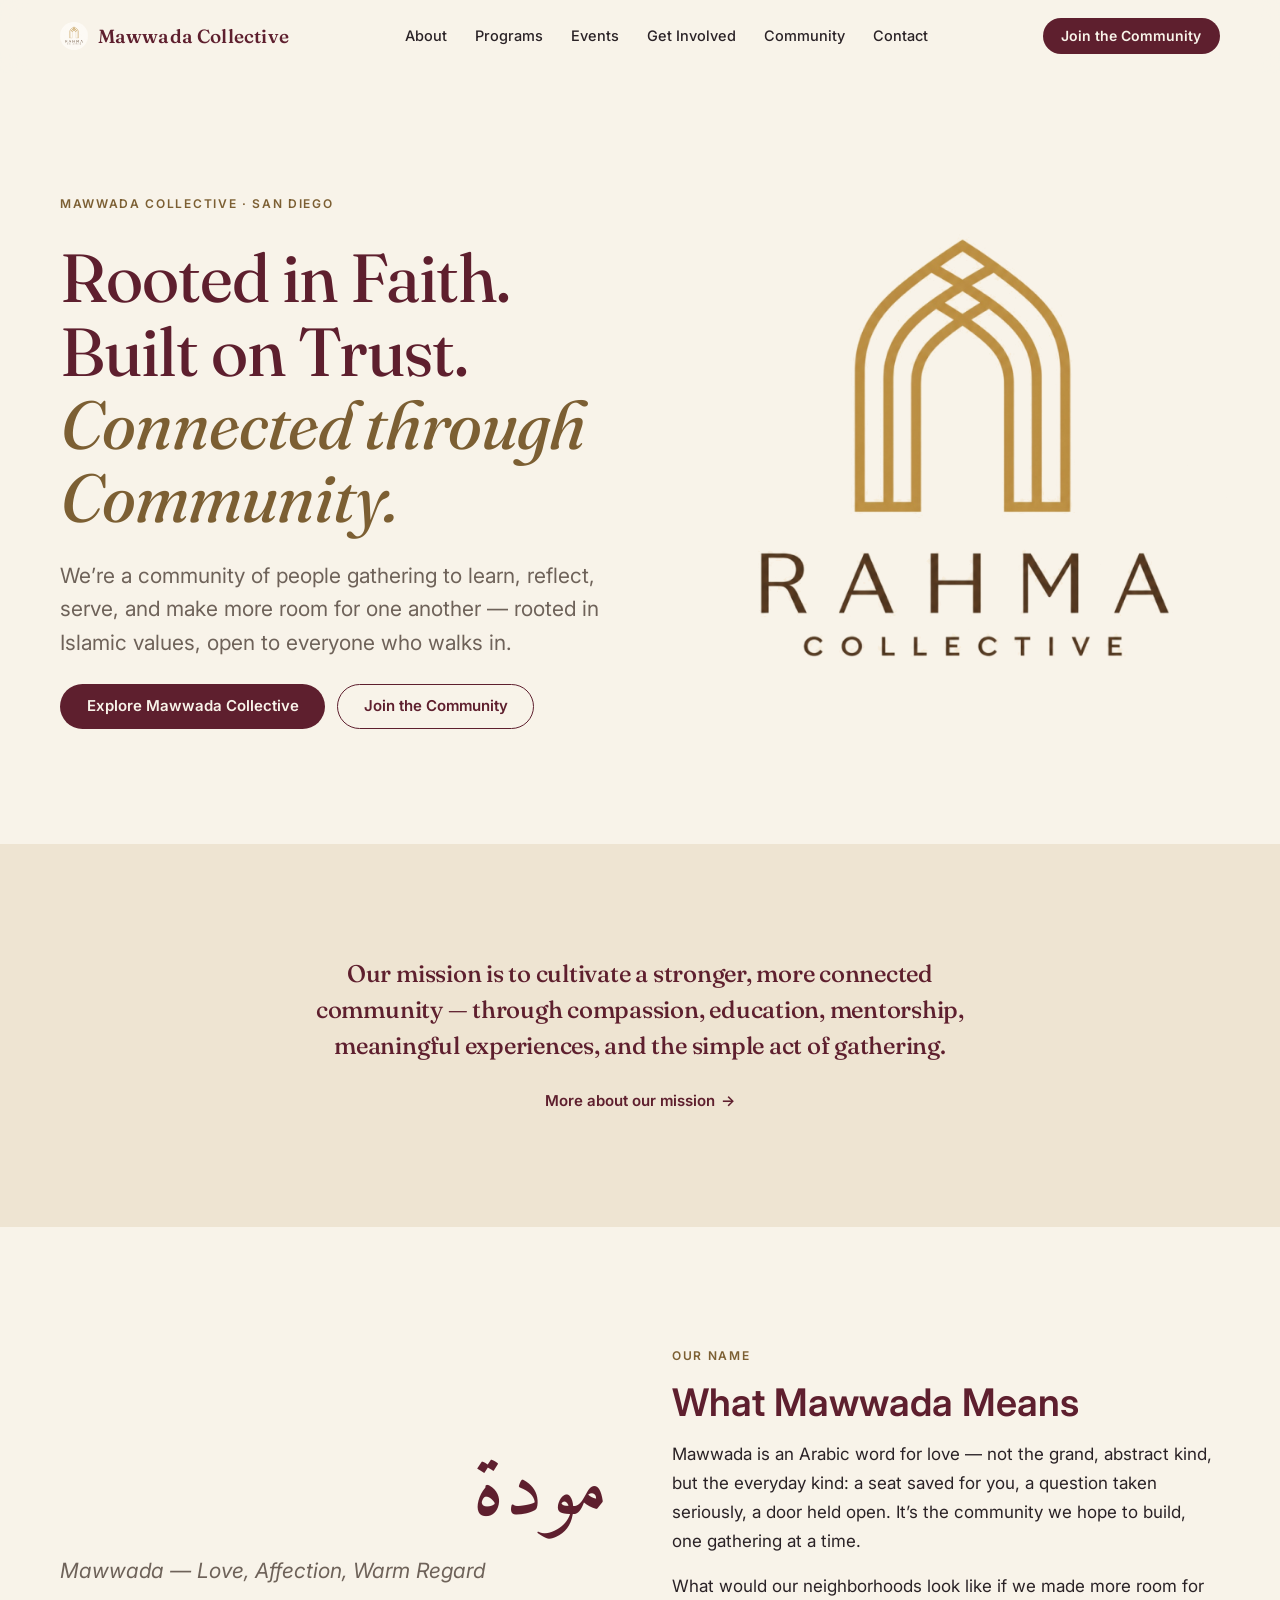
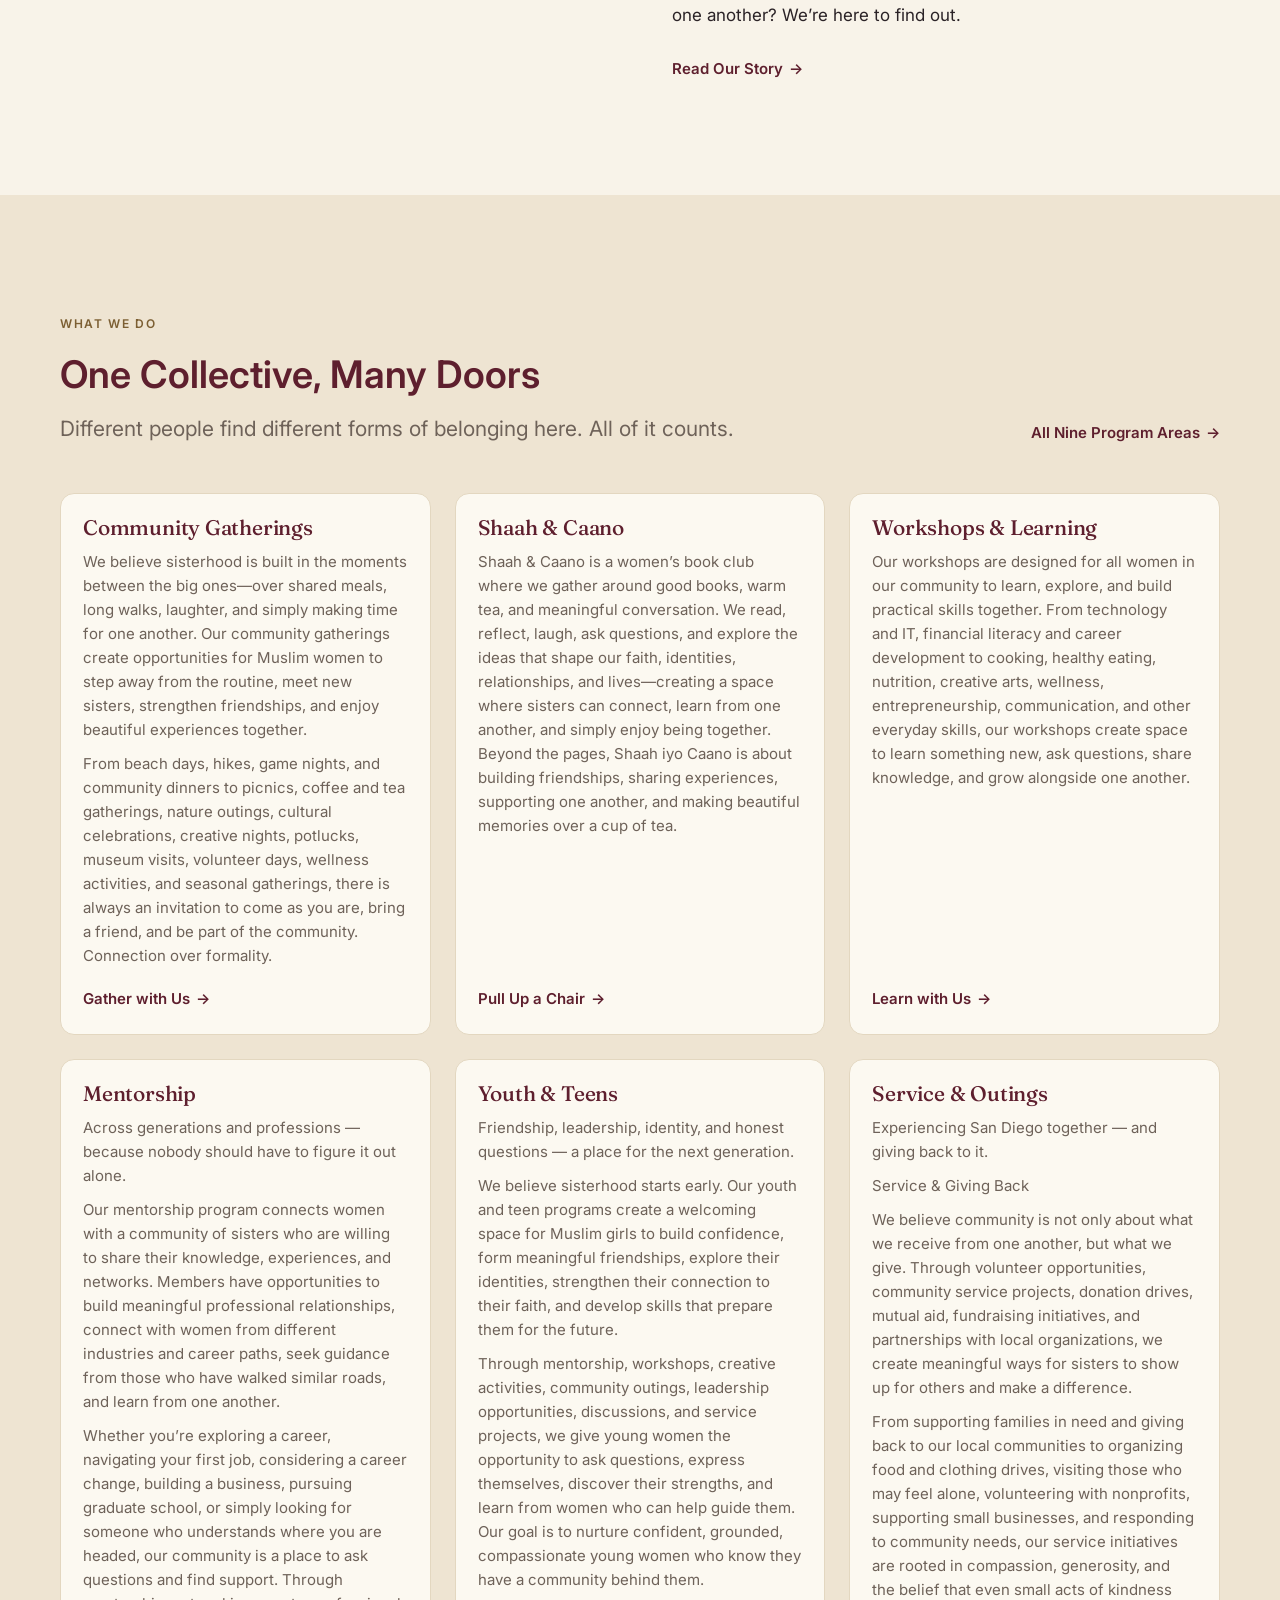
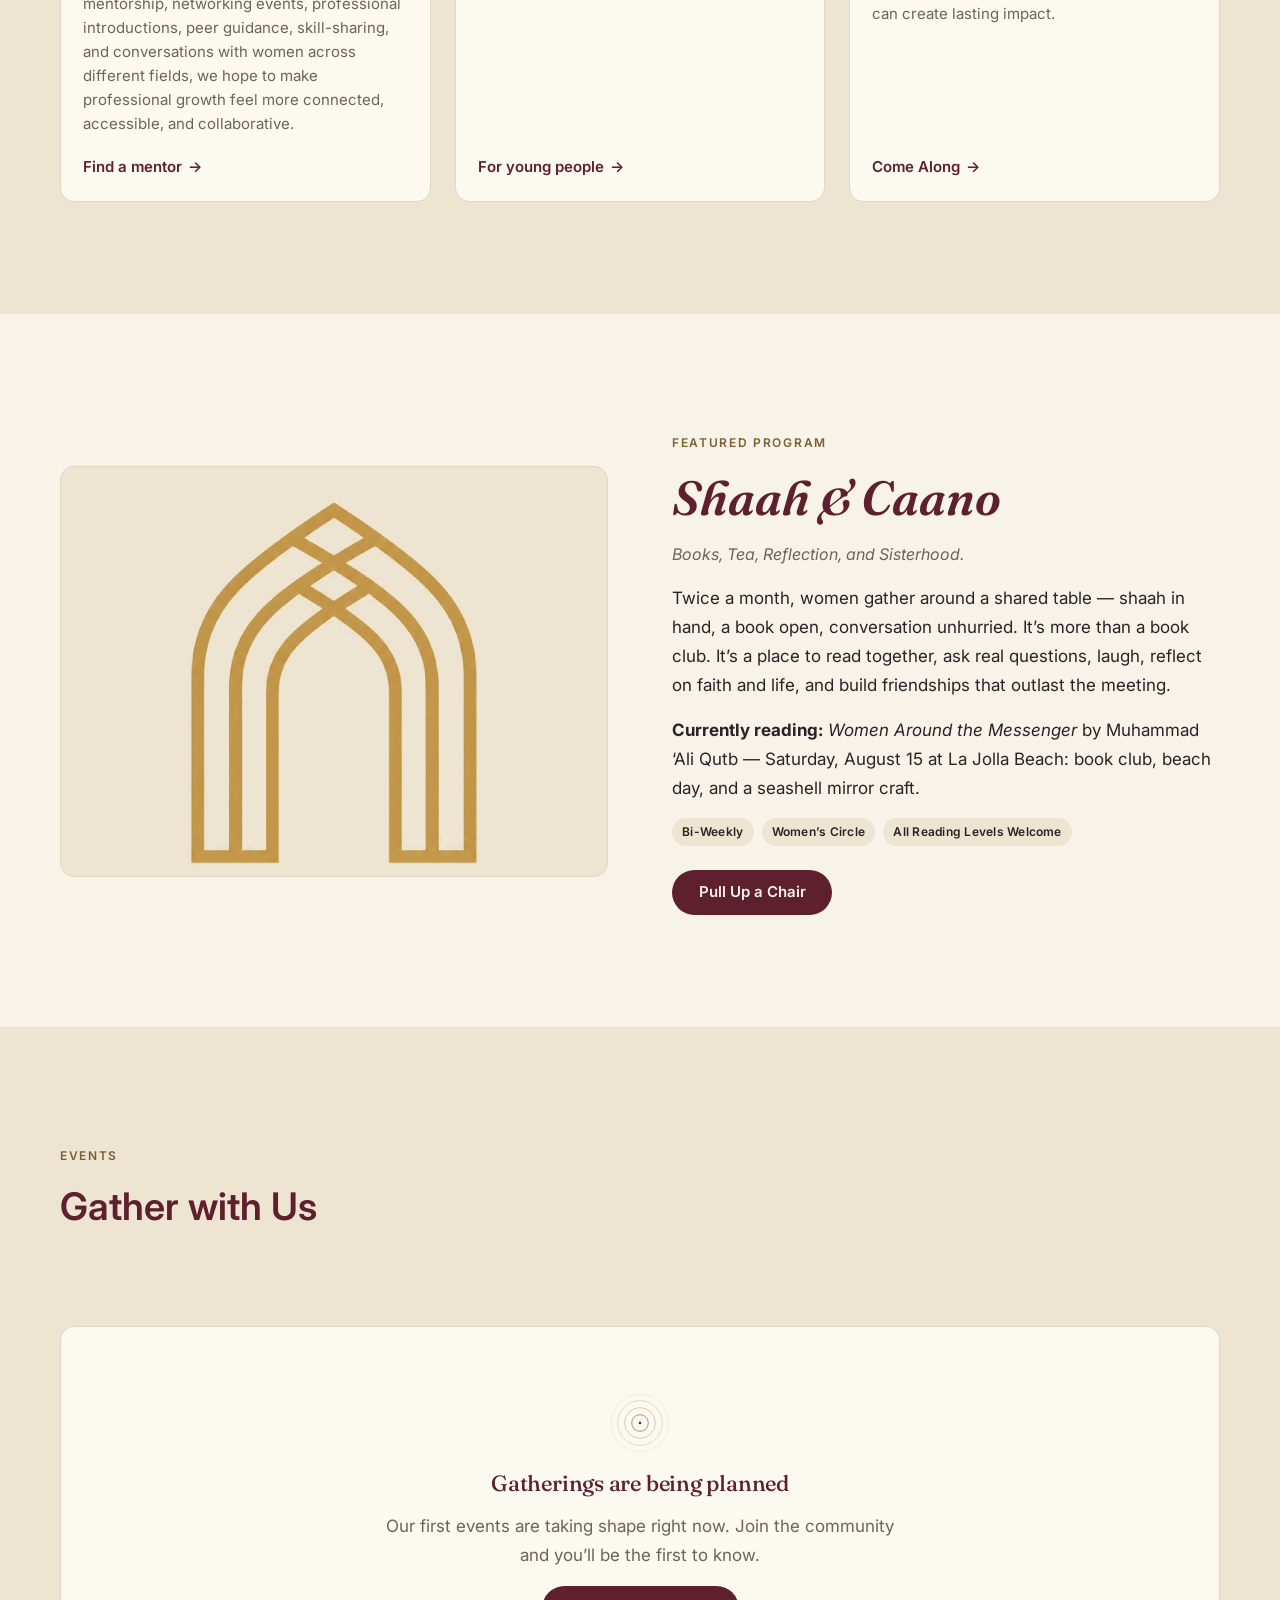
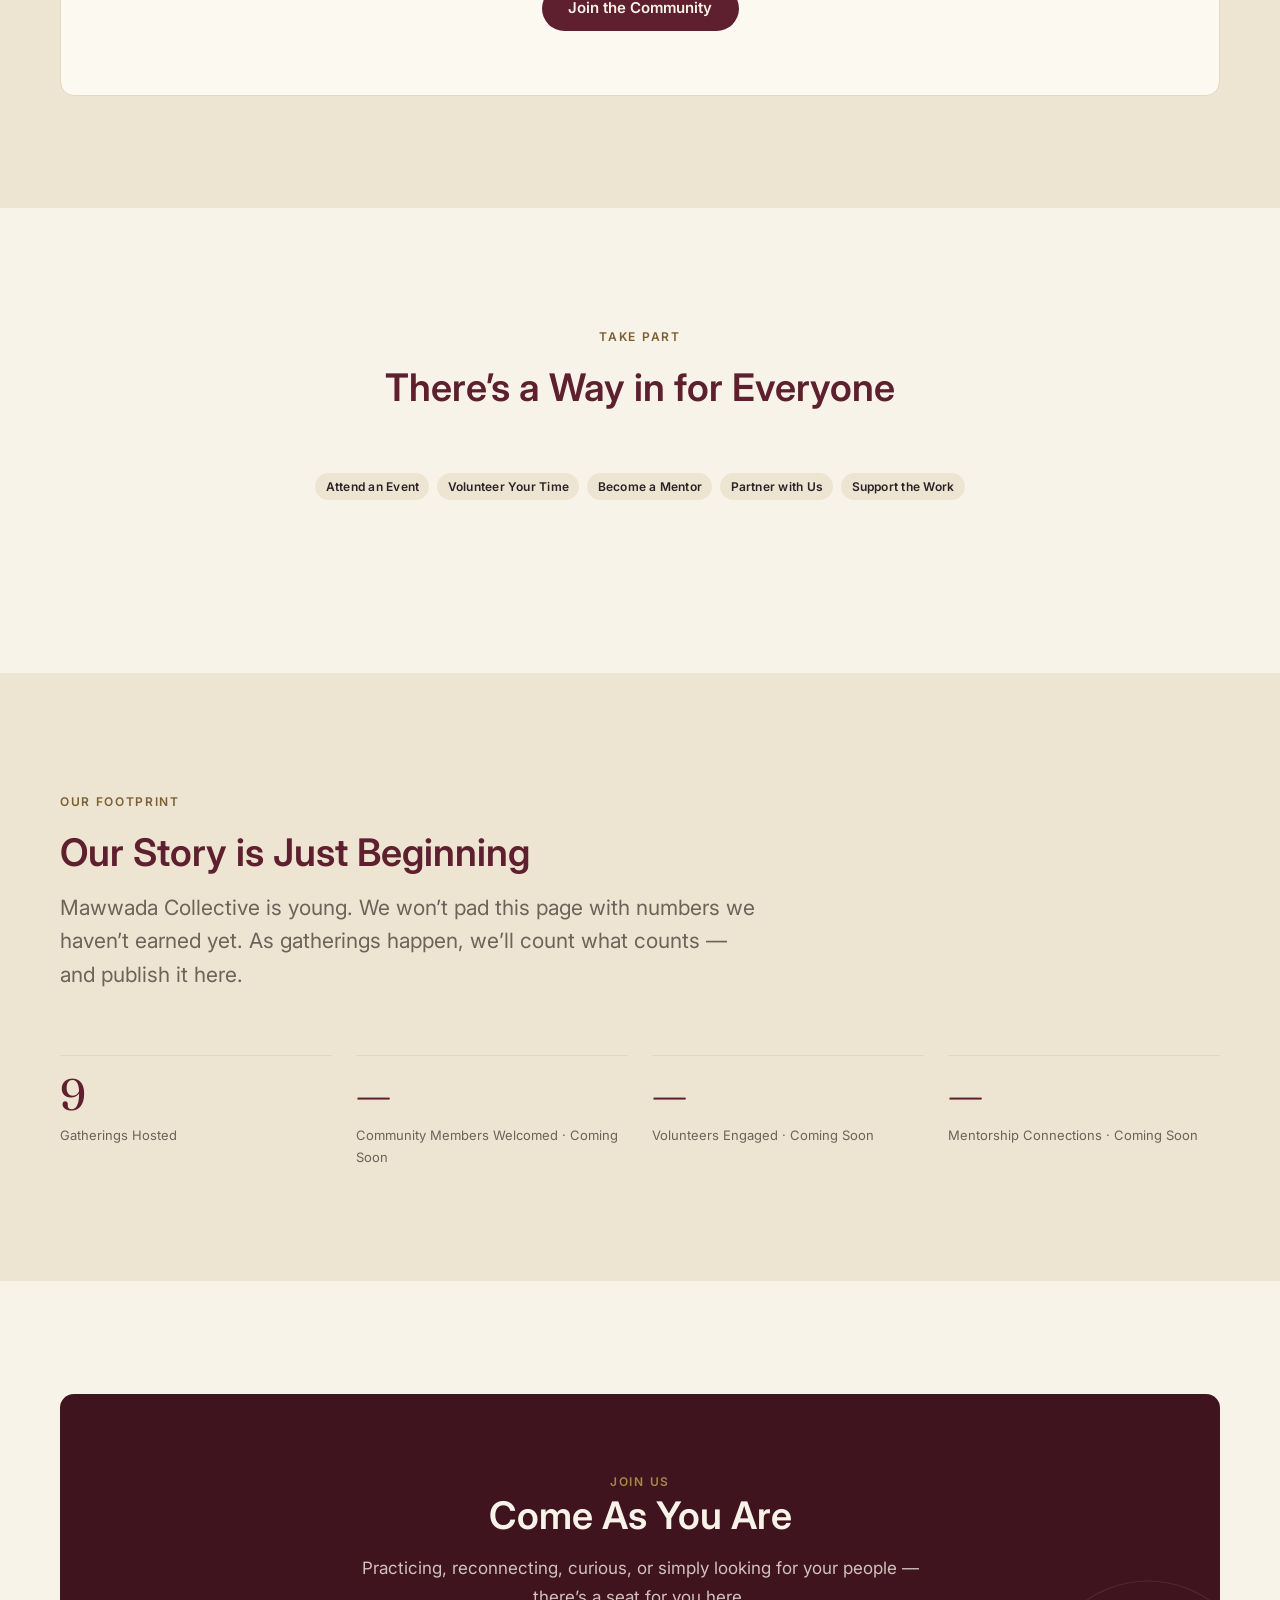
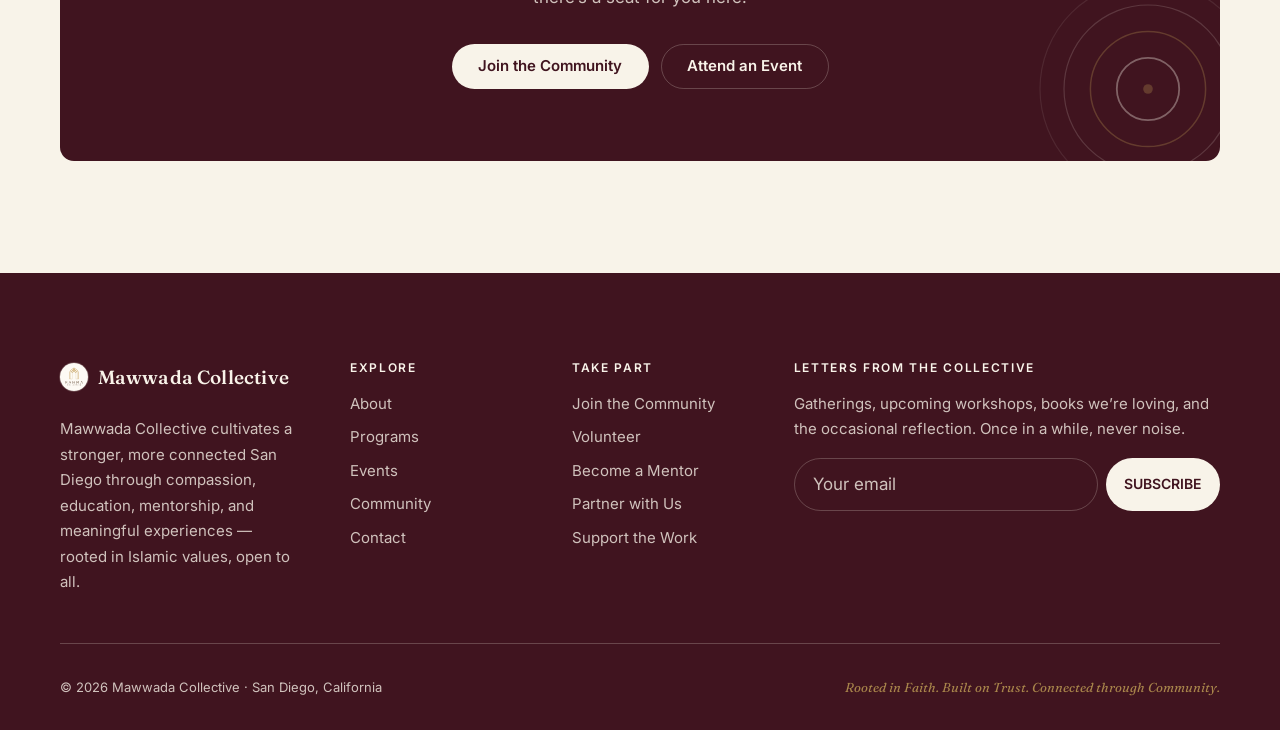
==== commit fe423607: "Rename Rahma Collective to Mawwada Collective sitewide Update the name across all pages, meta tags, " ====
--- a/index.html
+++ b/index.html
@@ -3,15 +3,15 @@
 <head>
   <meta charset="UTF-8">
   <meta name="viewport" content="width=device-width, initial-scale=1.0">
-  <title>Rahma Collective — Rooted in faith. Built on trust. Connected through community.</title>
+  <title>Mawwada Collective — Rooted in faith. Built on trust. Connected through community.</title>
   <meta name="description" content="A community collective in San Diego gathering across generations to learn, reflect, serve, and belong — rooted in Islamic values, open to all.">
   <!-- TODO before launch: confirm the final domain and add a raster og-image (1200×630) -->
-  <link rel="canonical" href="https://rahmacollective.org/">
+  <link rel="canonical" href="https://mawwadacollective.org/">
   <meta property="og:type" content="website">
-  <meta property="og:title" content="Rahma Collective — Rooted in faith. Built on trust. Connected through community.">
+  <meta property="og:title" content="Mawwada Collective — Rooted in faith. Built on trust. Connected through community.">
   <meta property="og:description" content="A community collective in San Diego gathering across generations to learn, reflect, serve, and belong — rooted in Islamic values, open to all.">
-  <meta property="og:url" content="https://rahmacollective.org/">
-  <meta property="og:image" content="https://rahmacollective.org/assets/img/og-image.png">
+  <meta property="og:url" content="https://mawwadacollective.org/">
+  <meta property="og:image" content="https://mawwadacollective.org/assets/img/og-image.png">
   <link rel="icon" type="image/svg+xml" href="assets/img/favicon.svg">
   <link rel="preconnect" href="https://fonts.googleapis.com">
   <link rel="preconnect" href="https://fonts.gstatic.com" crossorigin>
@@ -53,9 +53,9 @@
 
   <header class="site-header" data-header>
     <div class="container header-inner">
-      <a class="wordmark" href="index.html" aria-label="Rahma Collective — home">
+      <a class="wordmark" href="index.html" aria-label="Mawwada Collective — home">
         <img class="wordmark__mark" src="assets/img/tea-table.jpg" alt="" width="28" height="28">
-        Rahma Collective
+        Mawwada Collective
       </a>
       <nav class="nav" aria-label="Primary">
         <a href="about.html">About</a>
@@ -92,17 +92,17 @@
     <section class="hero">
       <div class="container hero__grid">
         <div class="hero__content">
-          <span class="eyebrow reveal">Rahma Collective · San Diego</span>
+          <span class="eyebrow reveal">Mawwada Collective · San Diego</span>
           <h1 class="display reveal">Rooted in Faith. Built on Trust. <em>Connected through Community.</em></h1>
           <p class="lede reveal">We&rsquo;re a community of people gathering to learn, reflect, serve, and make more room for one another — rooted in Islamic values, open to everyone who walks in.</p>
           <div class="btn-row reveal">
-            <a class="btn btn--primary" href="about.html">Explore Rahma Collective</a>
+            <a class="btn btn--primary" href="about.html">Explore Mawwada Collective</a>
             <a class="btn btn--outline" href="get-involved.html">Join the Community</a>
           </div>
         </div>
         <div class="hero__art reveal">
           <div class="art-panel art-panel--tall">
-            <img class="hero__art-img" src="rahma-logo-transparent.png" alt="Rahma Collective arch mark" fetchpriority="high">
+            <img class="hero__art-img" src="rahma-logo-transparent.png" alt="Mawwada Collective arch mark" fetchpriority="high">
           </div>
         </div>
       </div>
@@ -116,17 +116,17 @@
       </div>
     </section>
 
-    <!-- What Rahma means -->
-    <section class="section" aria-labelledby="rahma-heading">
+    <!-- What Mawwada means -->
+    <section class="section" aria-labelledby="mawwada-heading">
       <div class="container feature">
         <div class="reveal">
-          <p class="word-display arabic" lang="ar" aria-hidden="true">رحمة</p>
-          <p class="word-gloss">Rahma — Mercy, Compassion, Kindness</p>
+          <p class="word-display arabic" lang="ar" aria-hidden="true">مودة</p>
+          <p class="word-gloss">Mawwada — Love, Affection, Warm Regard</p>
         </div>
         <div class="prose">
           <span class="eyebrow reveal">Our name</span>
-          <h2 id="rahma-heading" class="reveal" style="margin-top: var(--space-2)">What Rahma Means</h2>
-          <p class="reveal" style="margin-top: var(--space-3)">Rahma is an Arabic word for mercy — not the grand, abstract kind, but the everyday kind: a seat saved for you, a question taken seriously, a door held open. It&rsquo;s the community we hope to build, one gathering at a time.</p>
+          <h2 id="mawwada-heading" class="reveal" style="margin-top: var(--space-2)">What Mawwada Means</h2>
+          <p class="reveal" style="margin-top: var(--space-3)">Mawwada is an Arabic word for love — not the grand, abstract kind, but the everyday kind: a seat saved for you, a question taken seriously, a door held open. It&rsquo;s the community we hope to build, one gathering at a time.</p>
           <p class="reveal">What would our neighborhoods look like if we made more room for one another? We&rsquo;re here to find out.</p>
           <p class="reveal" style="margin-top: var(--space-4)"><a class="link-arrow" href="about.html">Read Our Story</a></p>
         </div>
@@ -153,7 +153,7 @@
       <div class="container feature">
         <div class="reveal">
           <div class="art-panel art-panel--logo">
-            <img src="rahma-logo-transparent.png" alt="Rahma Collective arch mark" loading="lazy">
+            <img src="rahma-logo-transparent.png" alt="Mawwada Collective arch mark" loading="lazy">
           </div>
         </div>
         <div class="feature__body">
@@ -221,7 +221,7 @@
         <div class="section-head">
           <span class="eyebrow reveal">Our footprint</span>
           <h2 id="impact-heading" class="reveal">Our Story is Just Beginning</h2>
-          <p class="lede reveal">Rahma Collective is young. We won&rsquo;t pad this page with numbers we haven&rsquo;t earned yet. As gatherings happen, we&rsquo;ll count what counts — and publish it here.</p>
+          <p class="lede reveal">Mawwada Collective is young. We won&rsquo;t pad this page with numbers we haven&rsquo;t earned yet. As gatherings happen, we&rsquo;ll count what counts — and publish it here.</p>
         </div>
         <div class="stats" data-stagger>
           <div class="stat reveal">
@@ -266,11 +266,11 @@
     <div class="container">
       <div class="footer-grid">
         <div>
-          <a class="wordmark" href="index.html" aria-label="Rahma Collective — home">
+          <a class="wordmark" href="index.html" aria-label="Mawwada Collective — home">
             <img class="wordmark__mark" src="assets/img/tea-table.jpg" alt="" width="28" height="28">
-            Rahma Collective
+            Mawwada Collective
           </a>
-          <p class="footer-mission">Rahma Collective cultivates a stronger, more connected San Diego through compassion, education, mentorship, and meaningful experiences — rooted in Islamic values, open to all.</p>
+          <p class="footer-mission">Mawwada Collective cultivates a stronger, more connected San Diego through compassion, education, mentorship, and meaningful experiences — rooted in Islamic values, open to all.</p>
         </div>
         <div>
           <h2 class="footer-heading">Explore</h2>
@@ -304,7 +304,7 @@
         </div>
       </div>
       <div class="footer-bottom">
-        <span>© <span data-year>2026</span> Rahma Collective · San Diego, California</span>
+        <span>© <span data-year>2026</span> Mawwada Collective · San Diego, California</span>
         <span class="tagline">Rooted in Faith. Built on Trust. Connected through Community.</span>
       </div>
     </div>
--- a/assets/css/tokens.css
+++ b/assets/css/tokens.css
@@ -1,5 +1,5 @@
 /* ==========================================================================
-   Rahma Collective — design tokens
+   Mawwada Collective — design tokens
    Single source of truth for color, type, space, shape, and motion.
    ========================================================================== */
 
--- a/assets/css/base.css
+++ b/assets/css/base.css
@@ -1,5 +1,5 @@
 /* ==========================================================================
-   Rahma Collective — base
+   Mawwada Collective — base
    Reset, document defaults, typography, and layout primitives.
    ========================================================================== */
 
--- a/assets/css/components.css
+++ b/assets/css/components.css
@@ -1,5 +1,5 @@
 /* ==========================================================================
-   Rahma Collective — components
+   Mawwada Collective — components
    Header, heroes, cards, forms, footer, motion. Loaded after base.css.
    ========================================================================== */
 
@@ -366,6 +366,10 @@
 .page-hero h1 {
   color: var(--on-deep);
   max-width: 16em;
+  font-family: var(--font-sans);
+  font-weight: 600;
+  letter-spacing: -0.02em;
+  line-height: 1.12;
 }
 
 .page-hero .lede {
@@ -411,6 +415,14 @@
   object-fit: cover;
   object-position: center top;
   transform: scale(1.6) translateY(6%);
+}
+
+.art-panel--tall.art-panel--logo img {
+  object-fit: contain;
+  object-position: center;
+  transform: none;
+  padding: clamp(1.5rem, 6vw, 3rem);
+  box-sizing: border-box;
 }
 
 .art-panel--tall {
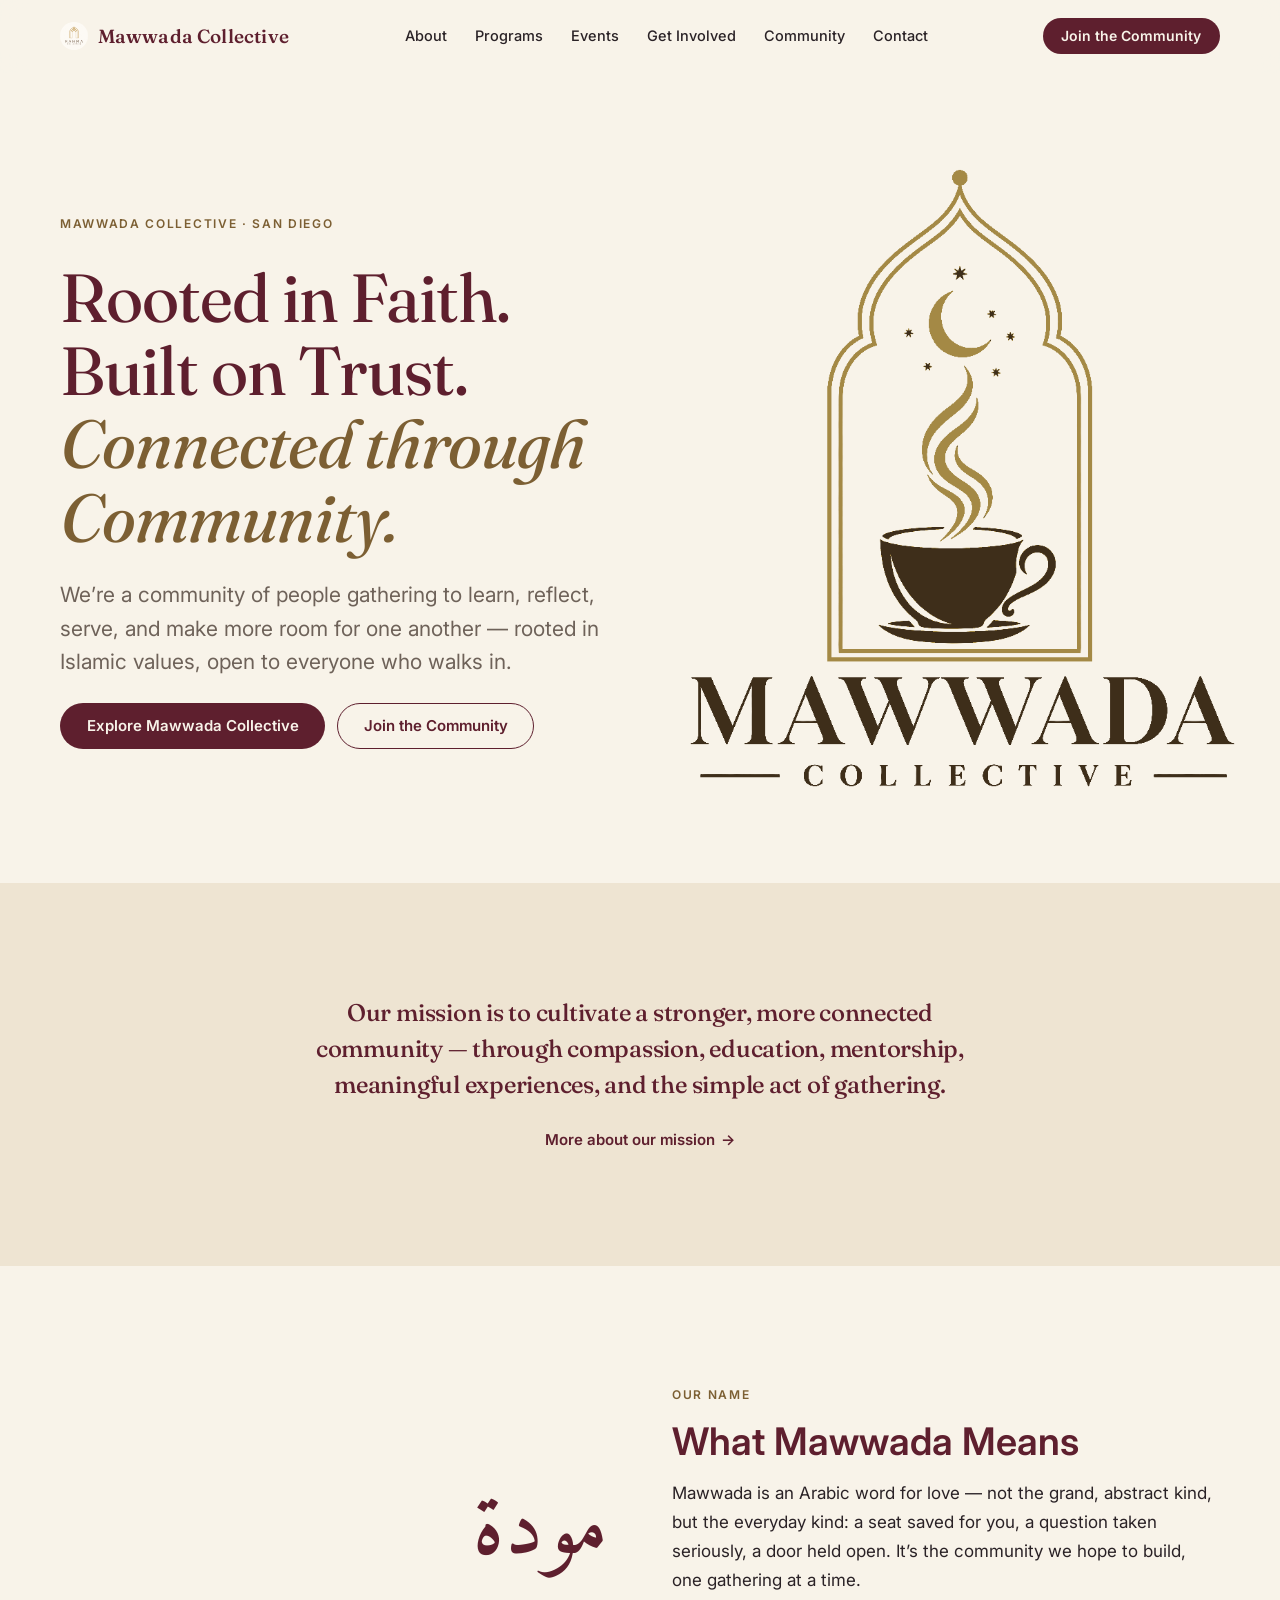
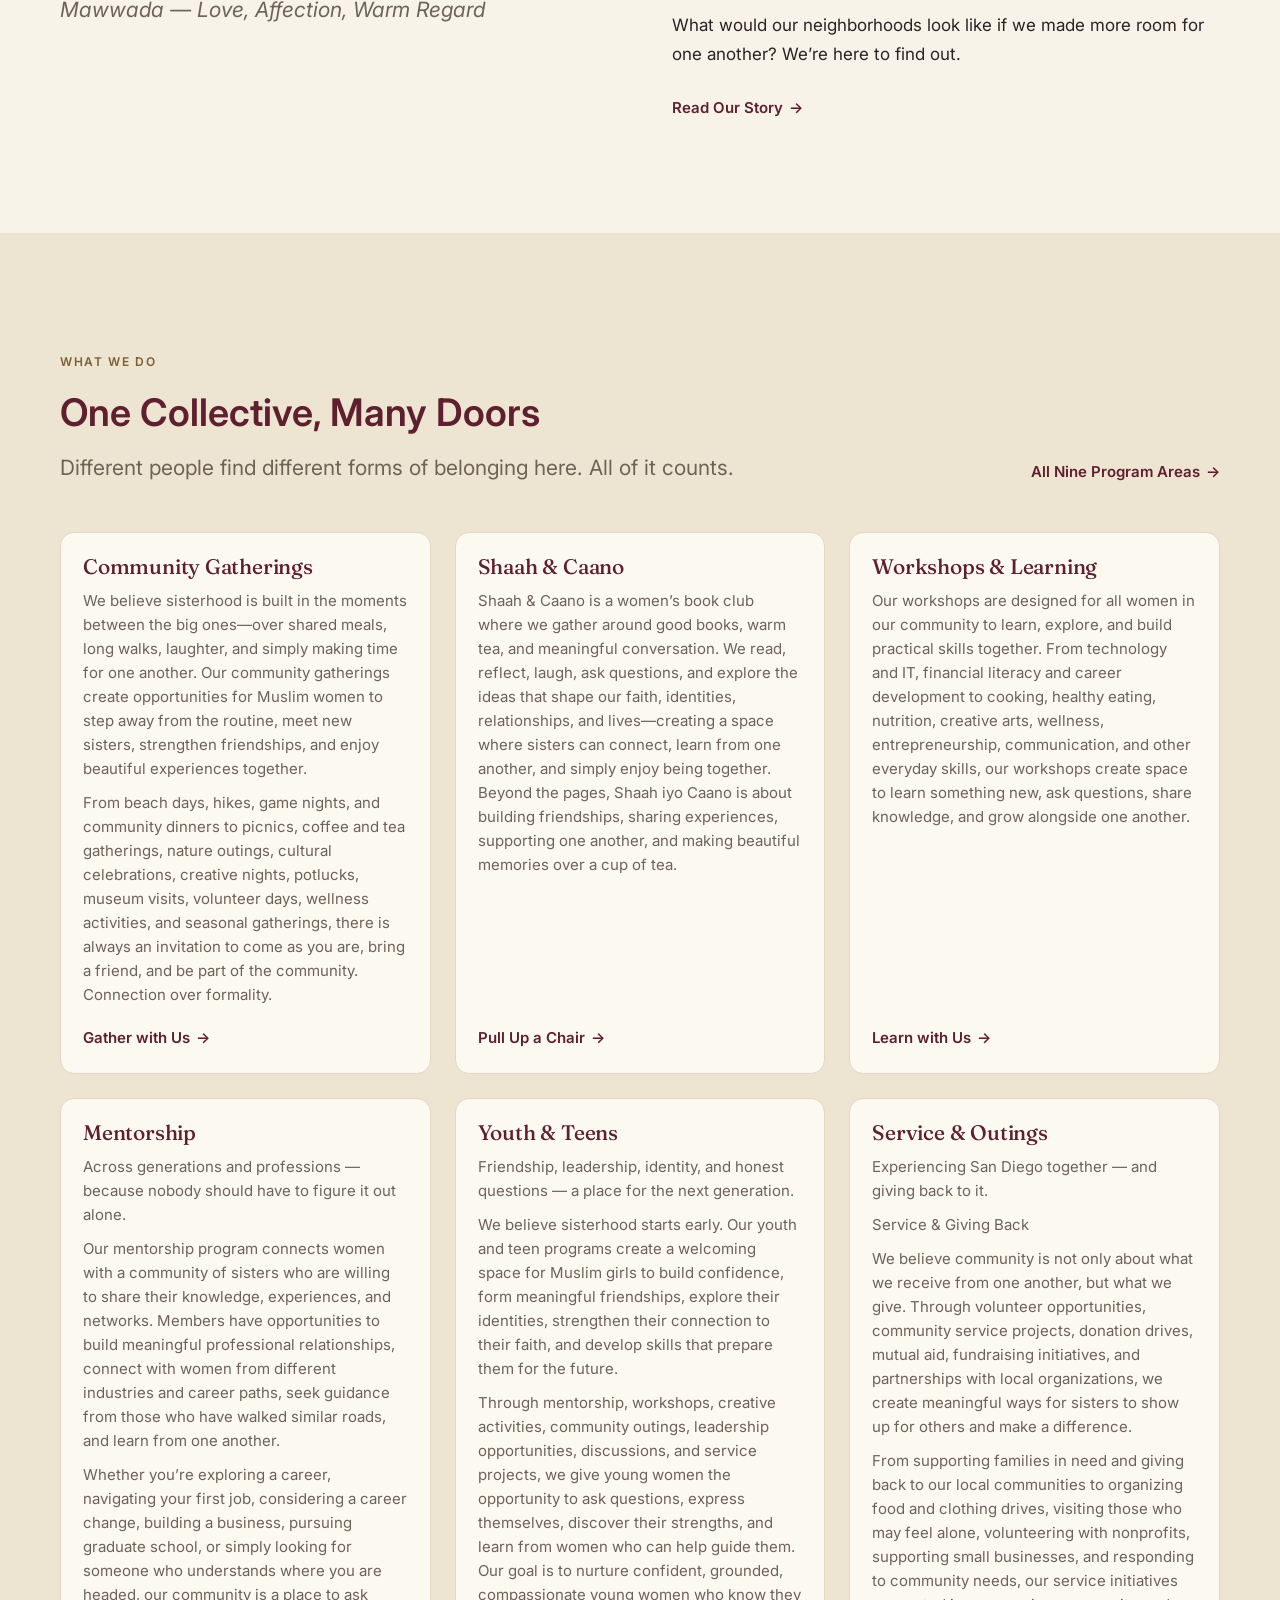
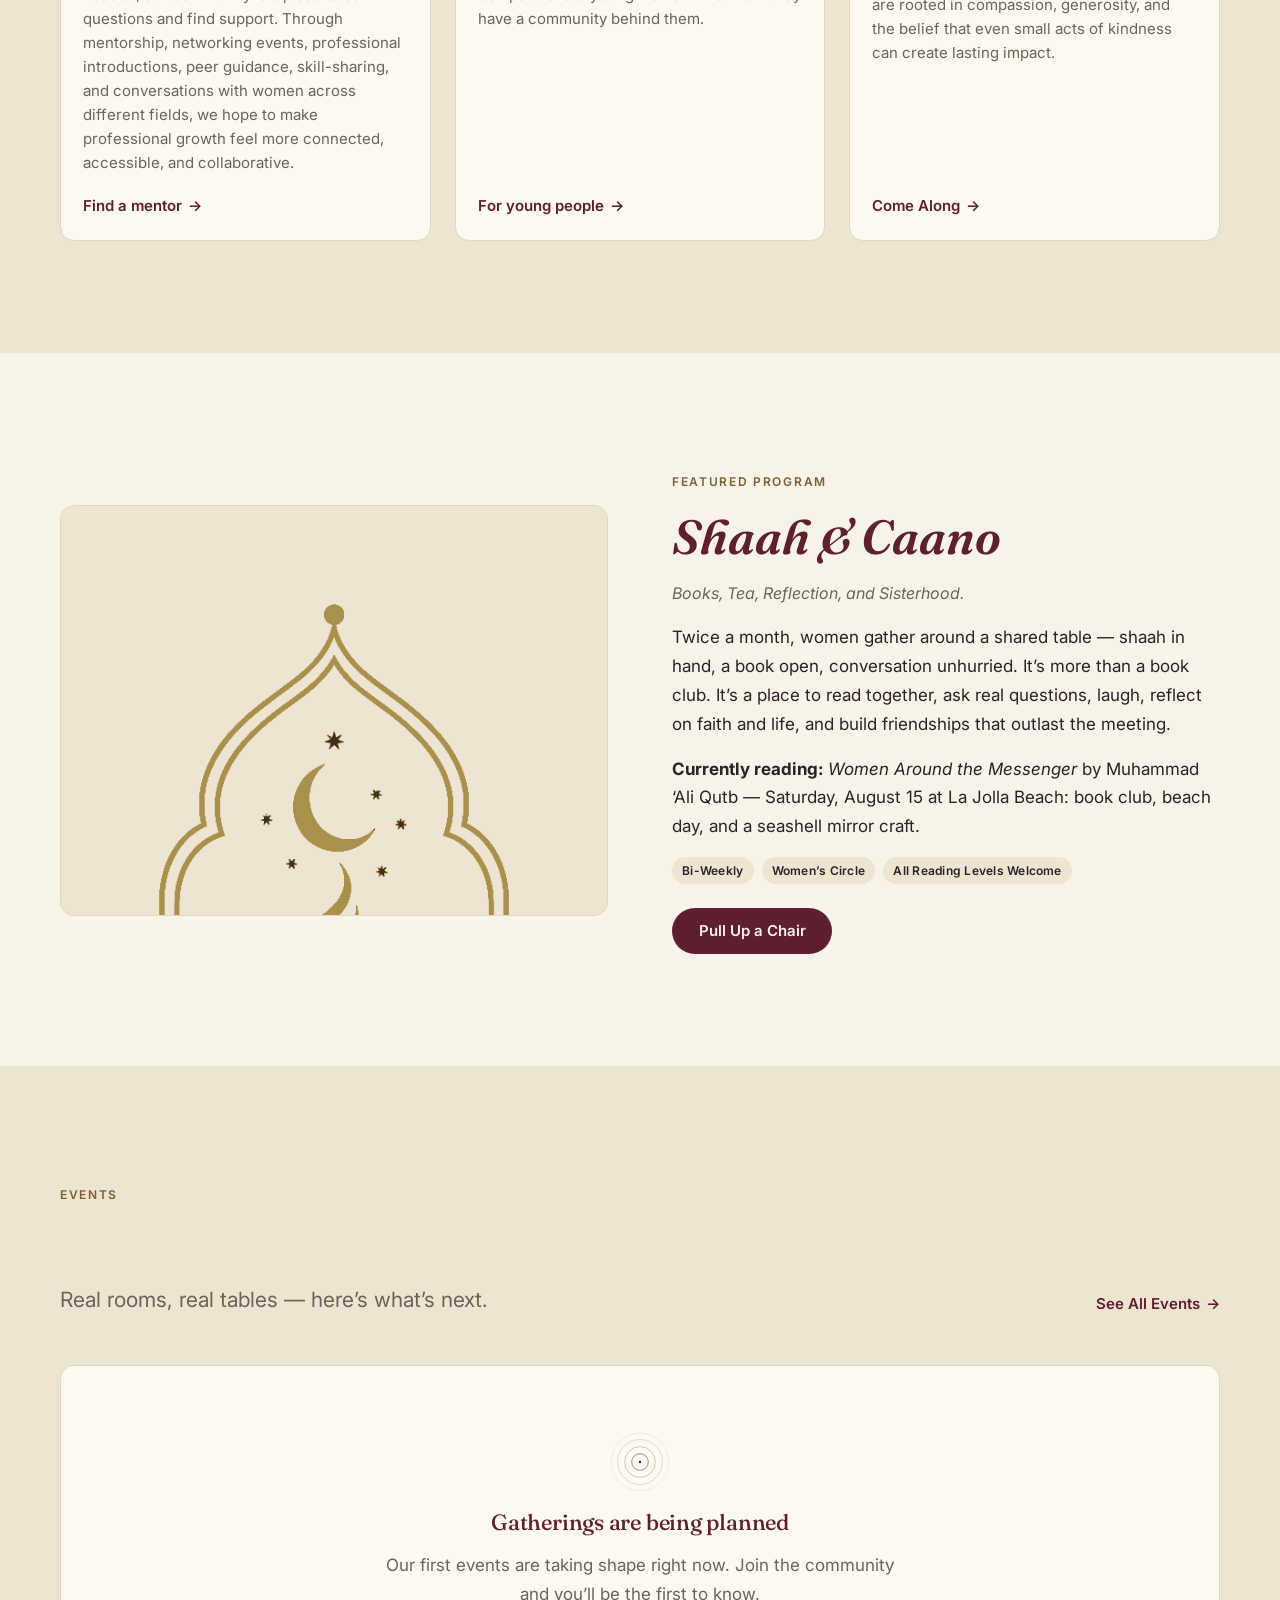
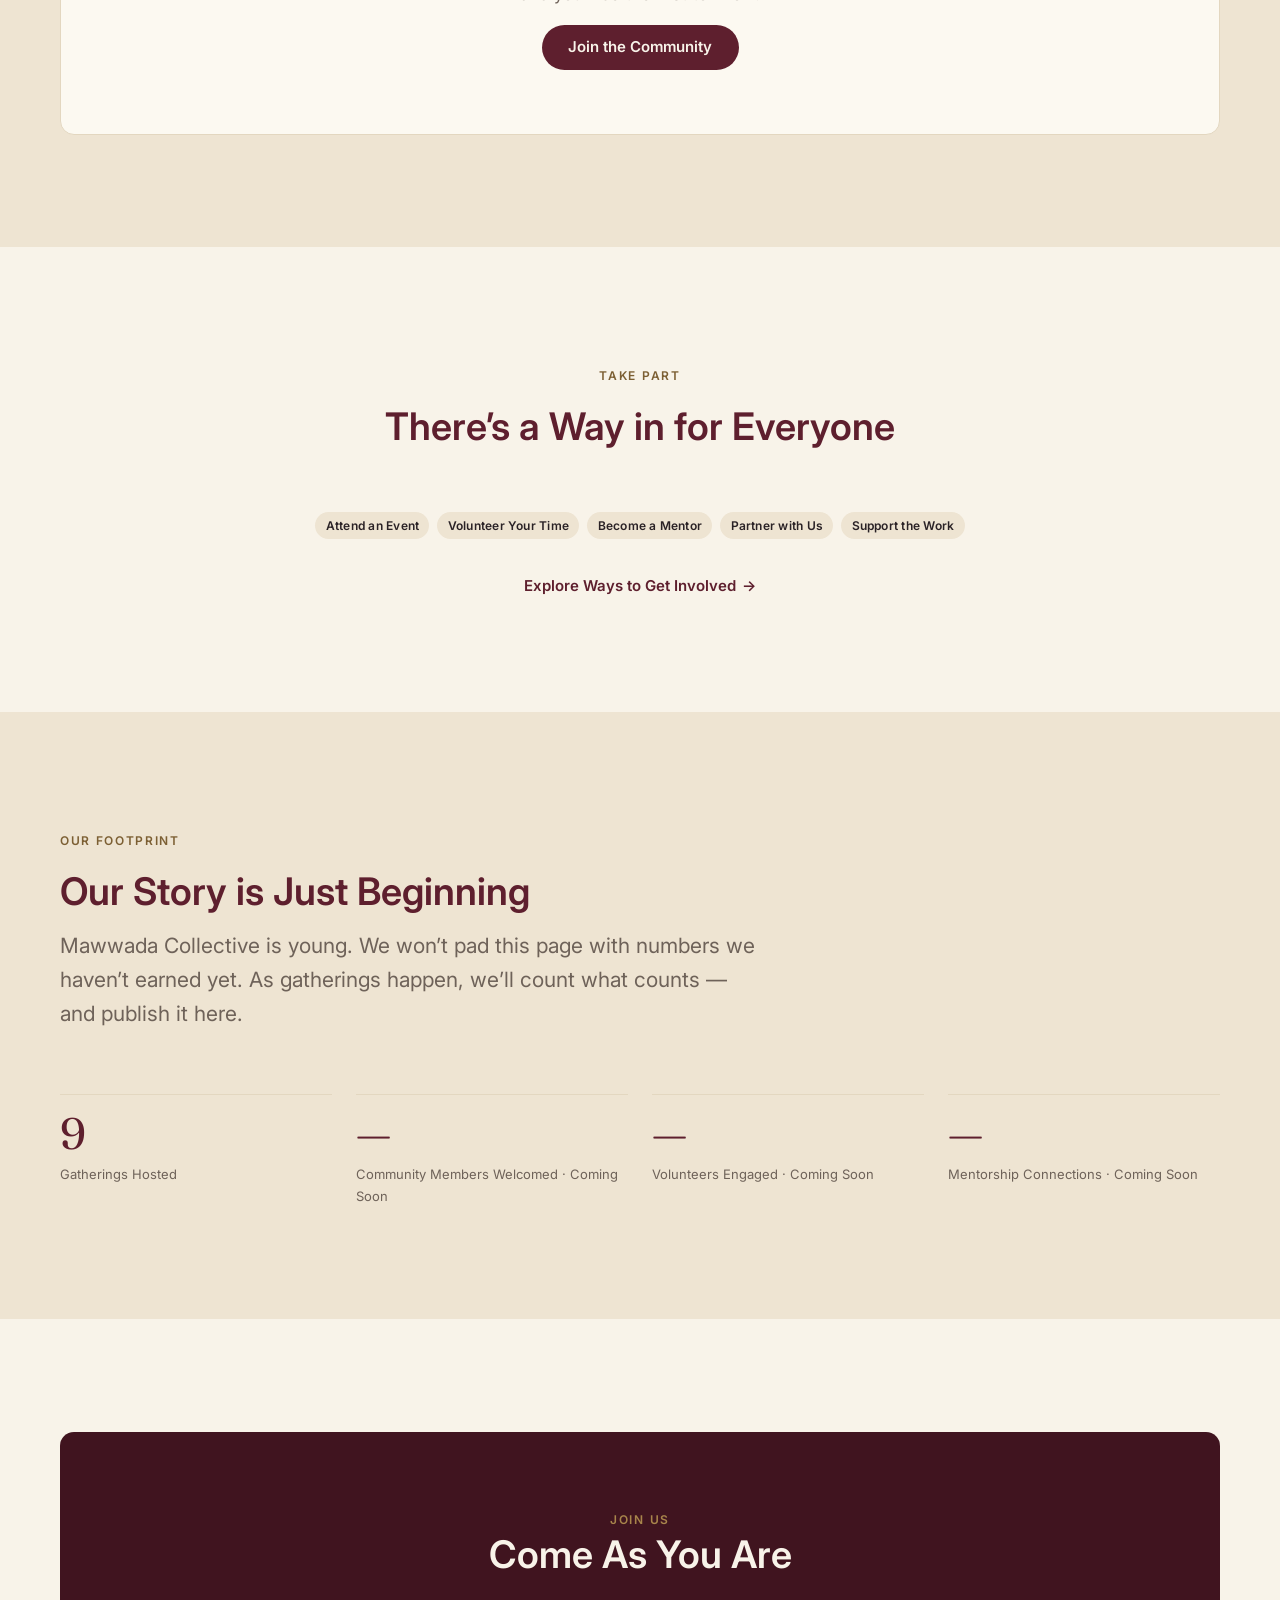
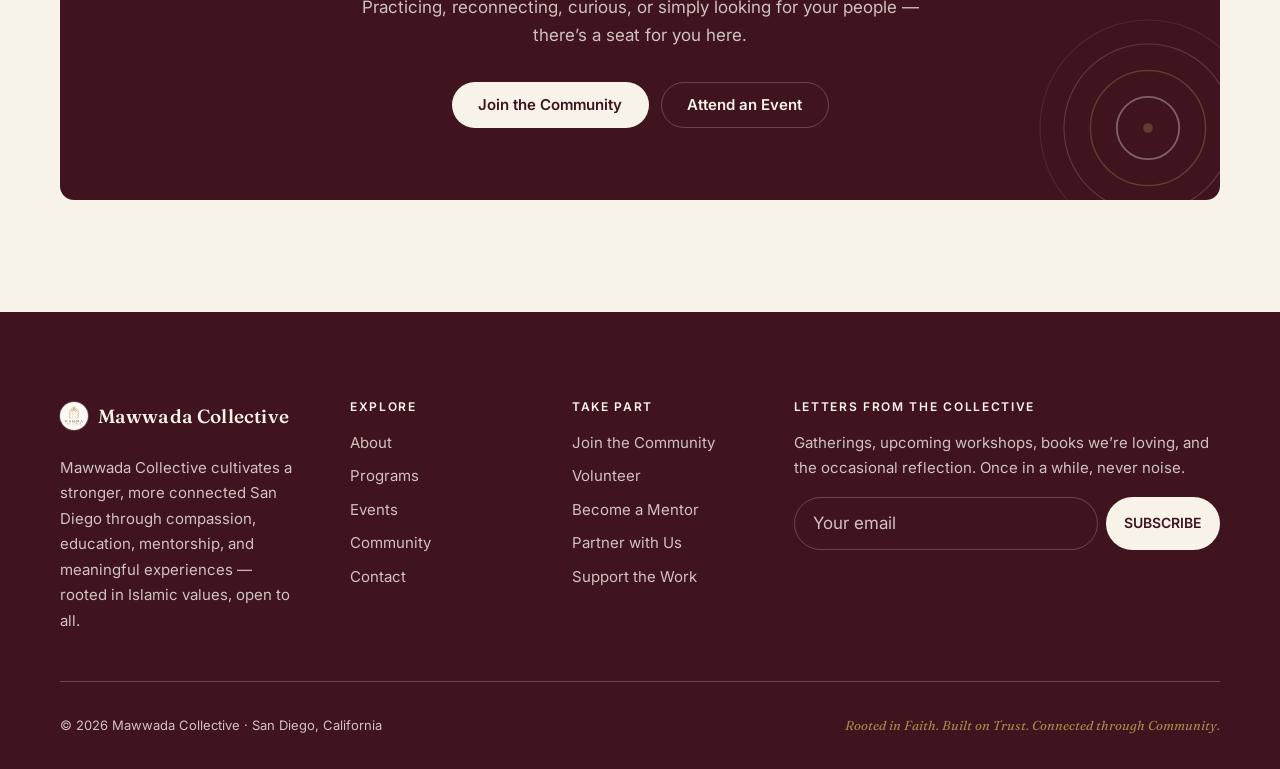
==== commit 35b0068c: "Add Mawwada Collective arch logo set and apply v7 mark to homepage Introduce 16 transparent logo var" ====
--- a/index.html
+++ b/index.html
@@ -16,9 +16,9 @@
   <link rel="preconnect" href="https://fonts.googleapis.com">
   <link rel="preconnect" href="https://fonts.gstatic.com" crossorigin>
   <link href="https://fonts.googleapis.com/css2?family=Fraunces:ital,opsz,wght@0,9..144,300..700;1,9..144,300..700&family=Inter:wght@400;500;600;700&family=Amiri:wght@400;700&display=swap" rel="stylesheet">
-  <link rel="stylesheet" href="assets/css/tokens.css">
-  <link rel="stylesheet" href="assets/css/base.css">
-  <link rel="stylesheet" href="assets/css/components.css">
+  <link rel="stylesheet" href="assets/css/tokens.css?v=2">
+  <link rel="stylesheet" href="assets/css/base.css?v=2">
+  <link rel="stylesheet" href="assets/css/components.css?v=2">
 </head>
 <body>
 
@@ -54,7 +54,7 @@
   <header class="site-header" data-header>
     <div class="container header-inner">
       <a class="wordmark" href="index.html" aria-label="Mawwada Collective — home">
-        <img class="wordmark__mark" src="assets/img/tea-table.jpg" alt="" width="28" height="28">
+        <img class="wordmark__mark" src="assets/img/MAWADDA COLLECTIVE.jpg" alt="" width="28" height="28">
         Mawwada Collective
       </a>
       <nav class="nav" aria-label="Primary">
@@ -102,7 +102,7 @@
         </div>
         <div class="hero__art reveal">
           <div class="art-panel art-panel--tall">
-            <img class="hero__art-img" src="rahma-logo-transparent.png" alt="Mawwada Collective arch mark" fetchpriority="high">
+            <img class="hero__art-img" src="assets/img/mawwada-logo-v7-arch-cup.png" alt="Mawwada Collective arch mark" fetchpriority="high">
           </div>
         </div>
       </div>
@@ -153,7 +153,7 @@
       <div class="container feature">
         <div class="reveal">
           <div class="art-panel art-panel--logo">
-            <img src="rahma-logo-transparent.png" alt="Mawwada Collective arch mark" loading="lazy">
+            <img src="assets/img/mawwada-logo-v7-icon.png" alt="Mawwada Collective arch mark" loading="lazy">
           </div>
         </div>
         <div class="feature__body">
@@ -267,7 +267,7 @@
       <div class="footer-grid">
         <div>
           <a class="wordmark" href="index.html" aria-label="Mawwada Collective — home">
-            <img class="wordmark__mark" src="assets/img/tea-table.jpg" alt="" width="28" height="28">
+            <img class="wordmark__mark" src="assets/img/MAWADDA COLLECTIVE.jpg" alt="" width="28" height="28">
             Mawwada Collective
           </a>
           <p class="footer-mission">Mawwada Collective cultivates a stronger, more connected San Diego through compassion, education, mentorship, and meaningful experiences — rooted in Islamic values, open to all.</p>
--- a/assets/css/components.css
+++ b/assets/css/components.css
@@ -412,9 +412,11 @@
 }
 
 .art-panel--logo img {
-  object-fit: cover;
-  object-position: center top;
-  transform: scale(1.6) translateY(6%);
+  object-fit: contain;
+  object-position: center;
+  transform: none;
+  padding: clamp(3rem, 9vw, 5rem);
+  box-sizing: border-box;
 }
 
 .art-panel--tall.art-panel--logo img {
@@ -442,7 +444,7 @@
   object-fit: contain;
   object-position: center;
   mix-blend-mode: multiply;
-  transform: scale(1.28);
+  transform: scale(1.12);
 }
 
 /* Photo slots: replace an art panel with <img> when real photography exists. */
@@ -603,16 +605,20 @@
 }
 
 .profile-card__ring {
-  width: 4.5rem;
-  height: 4.5rem;
+  width: 5.25rem;
+  height: 5.25rem;
   border-radius: 50%;
   border: 1.5px solid var(--brass);
   display: grid;
   place-items: center;
   font-family: var(--font-serif);
-  font-size: 1.25rem;
+  font-size: 1.5rem;
   color: var(--burgundy);
-  background: var(--ivory);
+  background-color: var(--ivory);
+  background-image: url("data:image/svg+xml,%3Csvg%20xmlns='http://www.w3.org/2000/svg'%20viewBox='0%200%20100%20100'%3E%3Cg%20fill='%23a8854b'%20opacity='0.18'%3E%3Cellipse%20cx='50'%20cy='17'%20rx='5'%20ry='8'/%3E%3Cellipse%20cx='50'%20cy='17'%20rx='5'%20ry='8'%20transform='rotate(45,50,50)'/%3E%3Cellipse%20cx='50'%20cy='17'%20rx='5'%20ry='8'%20transform='rotate(90,50,50)'/%3E%3Cellipse%20cx='50'%20cy='17'%20rx='5'%20ry='8'%20transform='rotate(135,50,50)'/%3E%3Cellipse%20cx='50'%20cy='17'%20rx='5'%20ry='8'%20transform='rotate(180,50,50)'/%3E%3Cellipse%20cx='50'%20cy='17'%20rx='5'%20ry='8'%20transform='rotate(225,50,50)'/%3E%3Cellipse%20cx='50'%20cy='17'%20rx='5'%20ry='8'%20transform='rotate(270,50,50)'/%3E%3Cellipse%20cx='50'%20cy='17'%20rx='5'%20ry='8'%20transform='rotate(315,50,50)'/%3E%3C/g%3E%3C/svg%3E");
+  background-repeat: no-repeat;
+  background-position: center;
+  background-size: 82%;
 }
 
 .profile-card__ring img {
@@ -650,6 +656,11 @@
   grid-template-columns: 1fr 1fr;
   gap: clamp(2rem, 5vw, 4.5rem);
   align-items: center;
+}
+
+.feature .art-panel--logo {
+  max-height: 30rem;
+  width: 100%;
 }
 
 .feature__body > * + * {
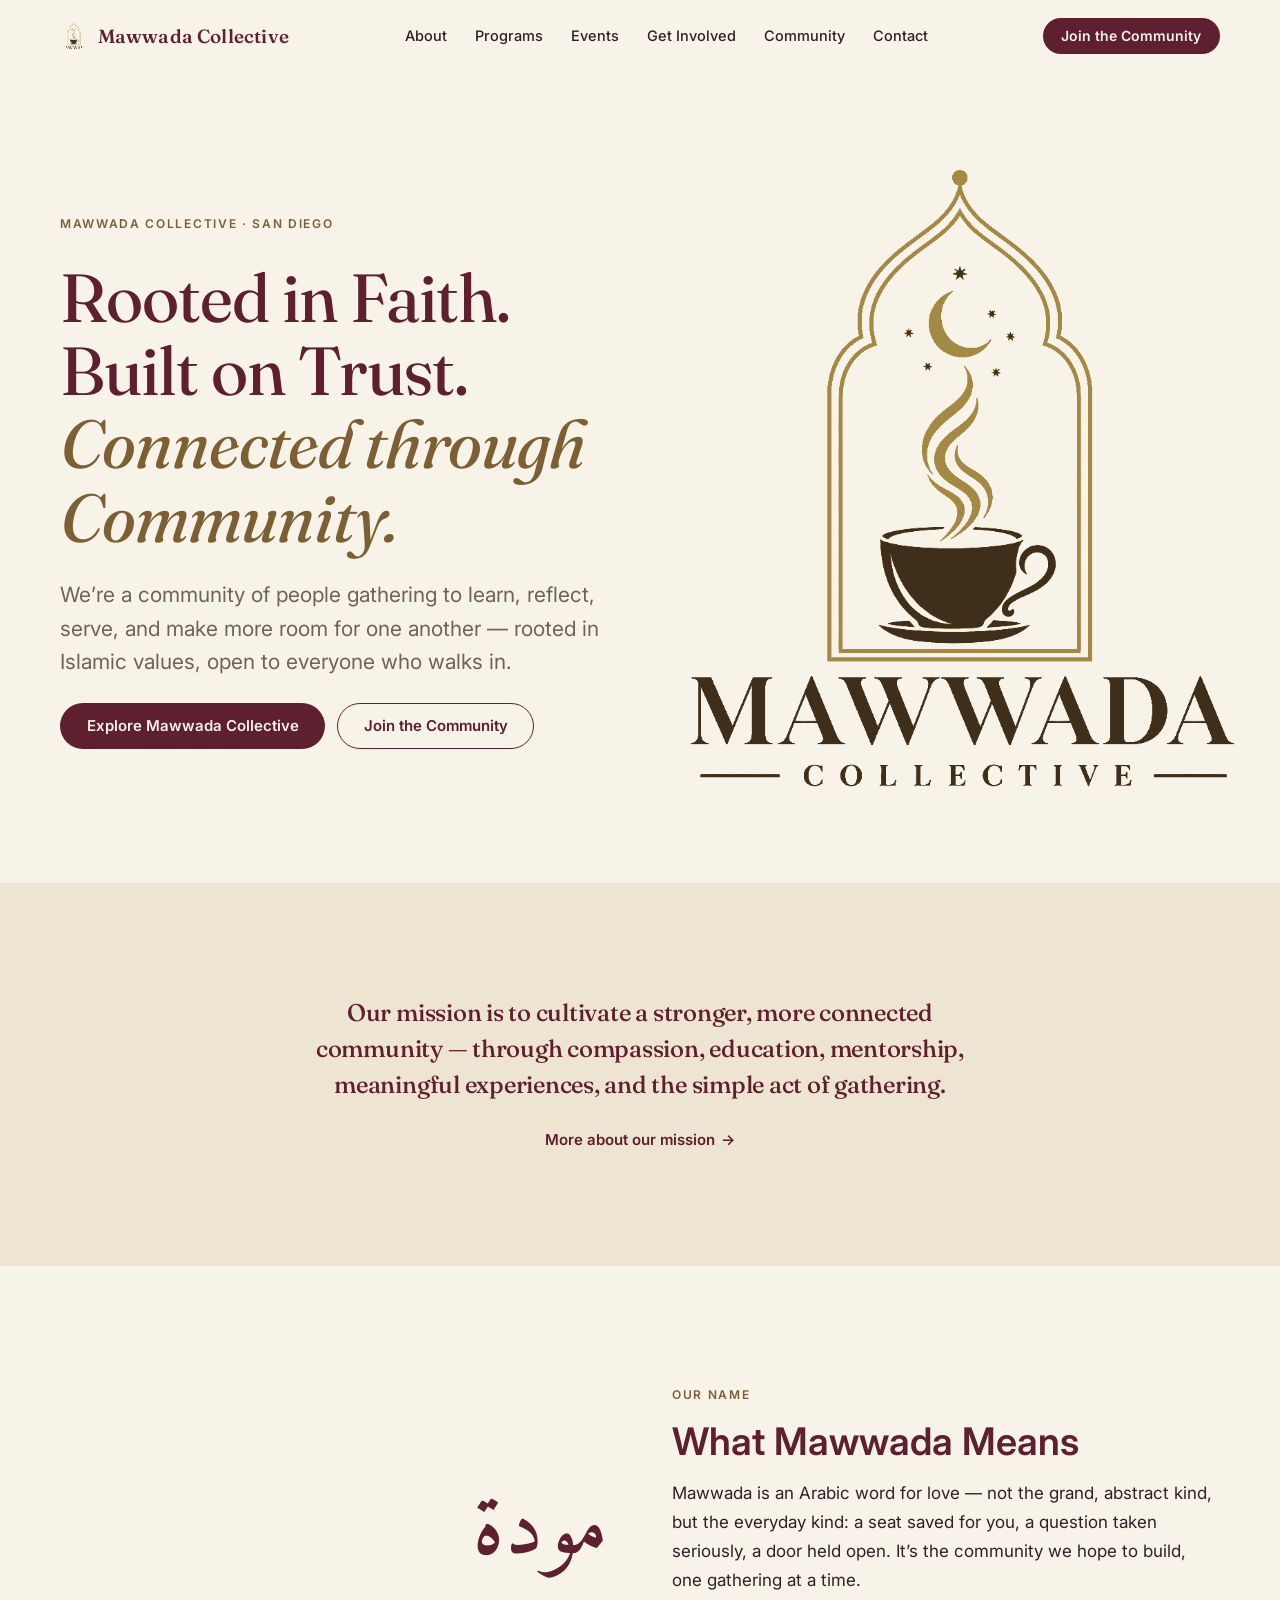
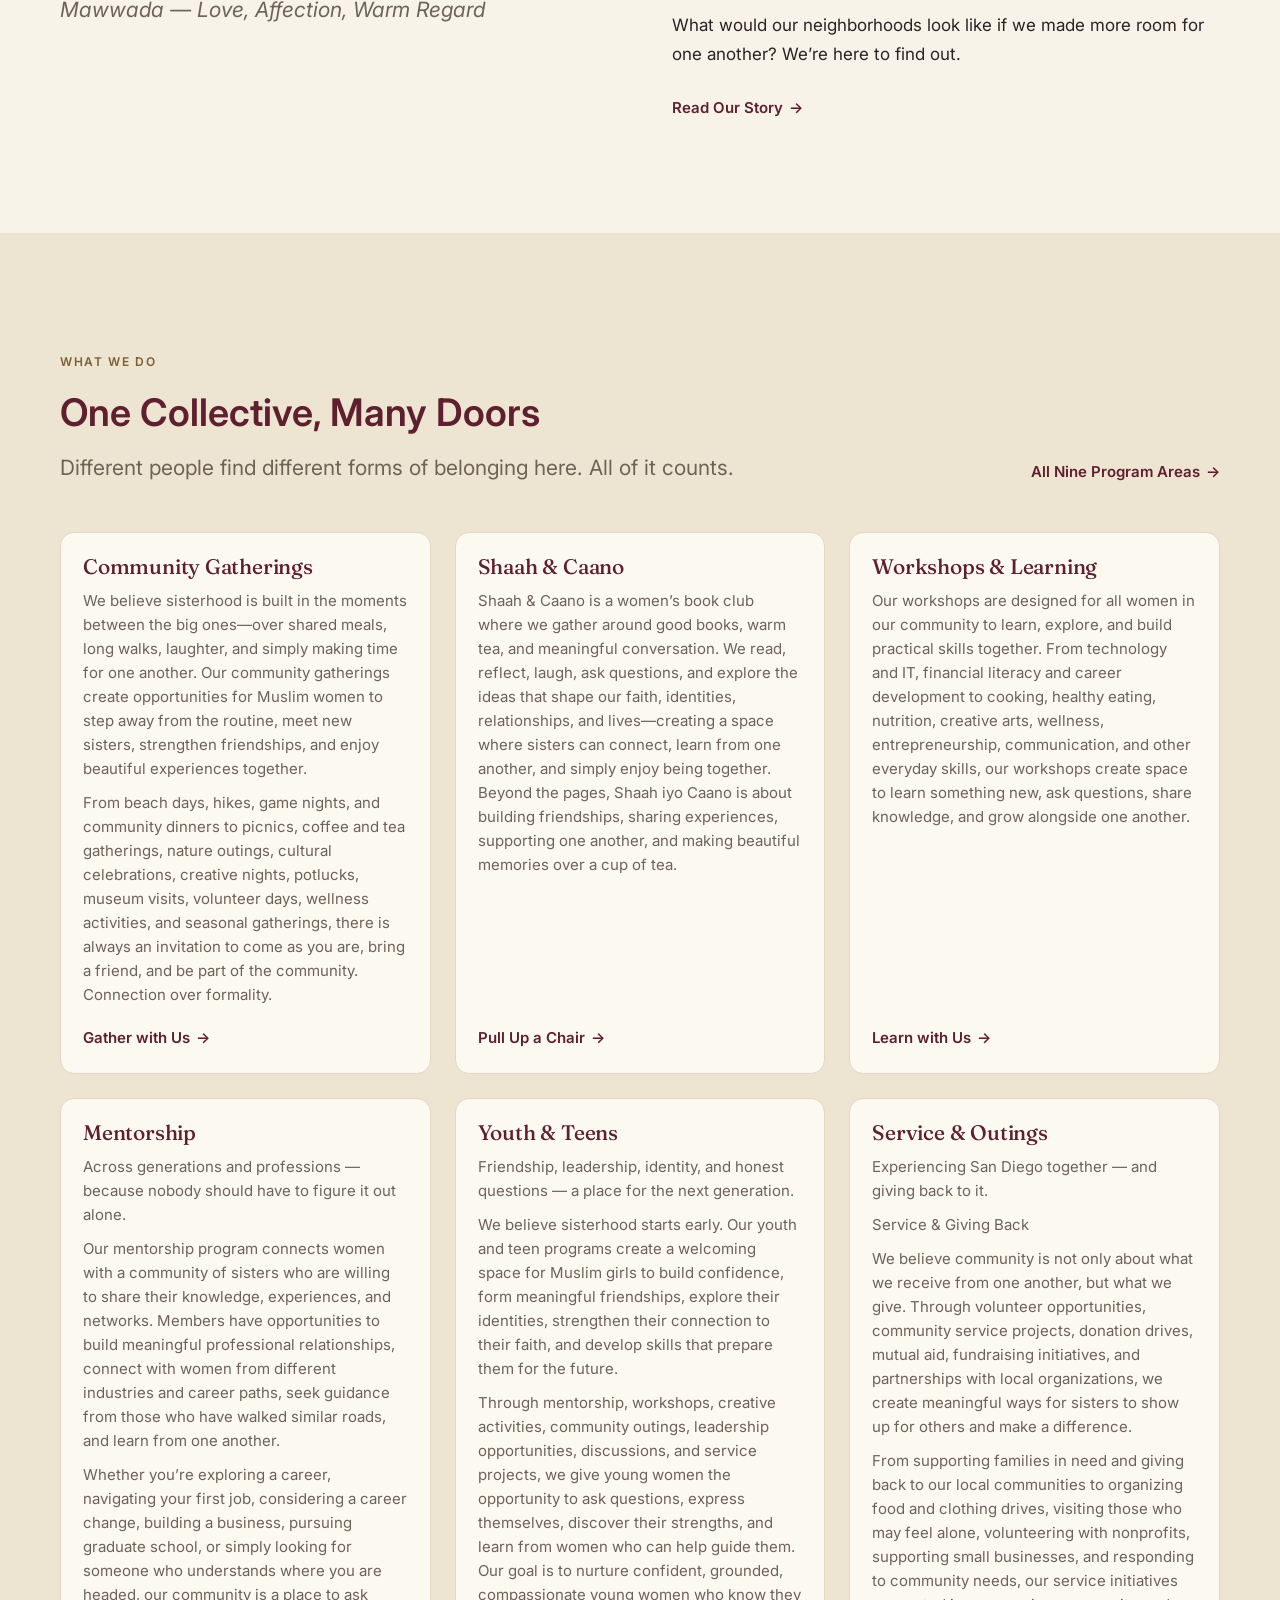
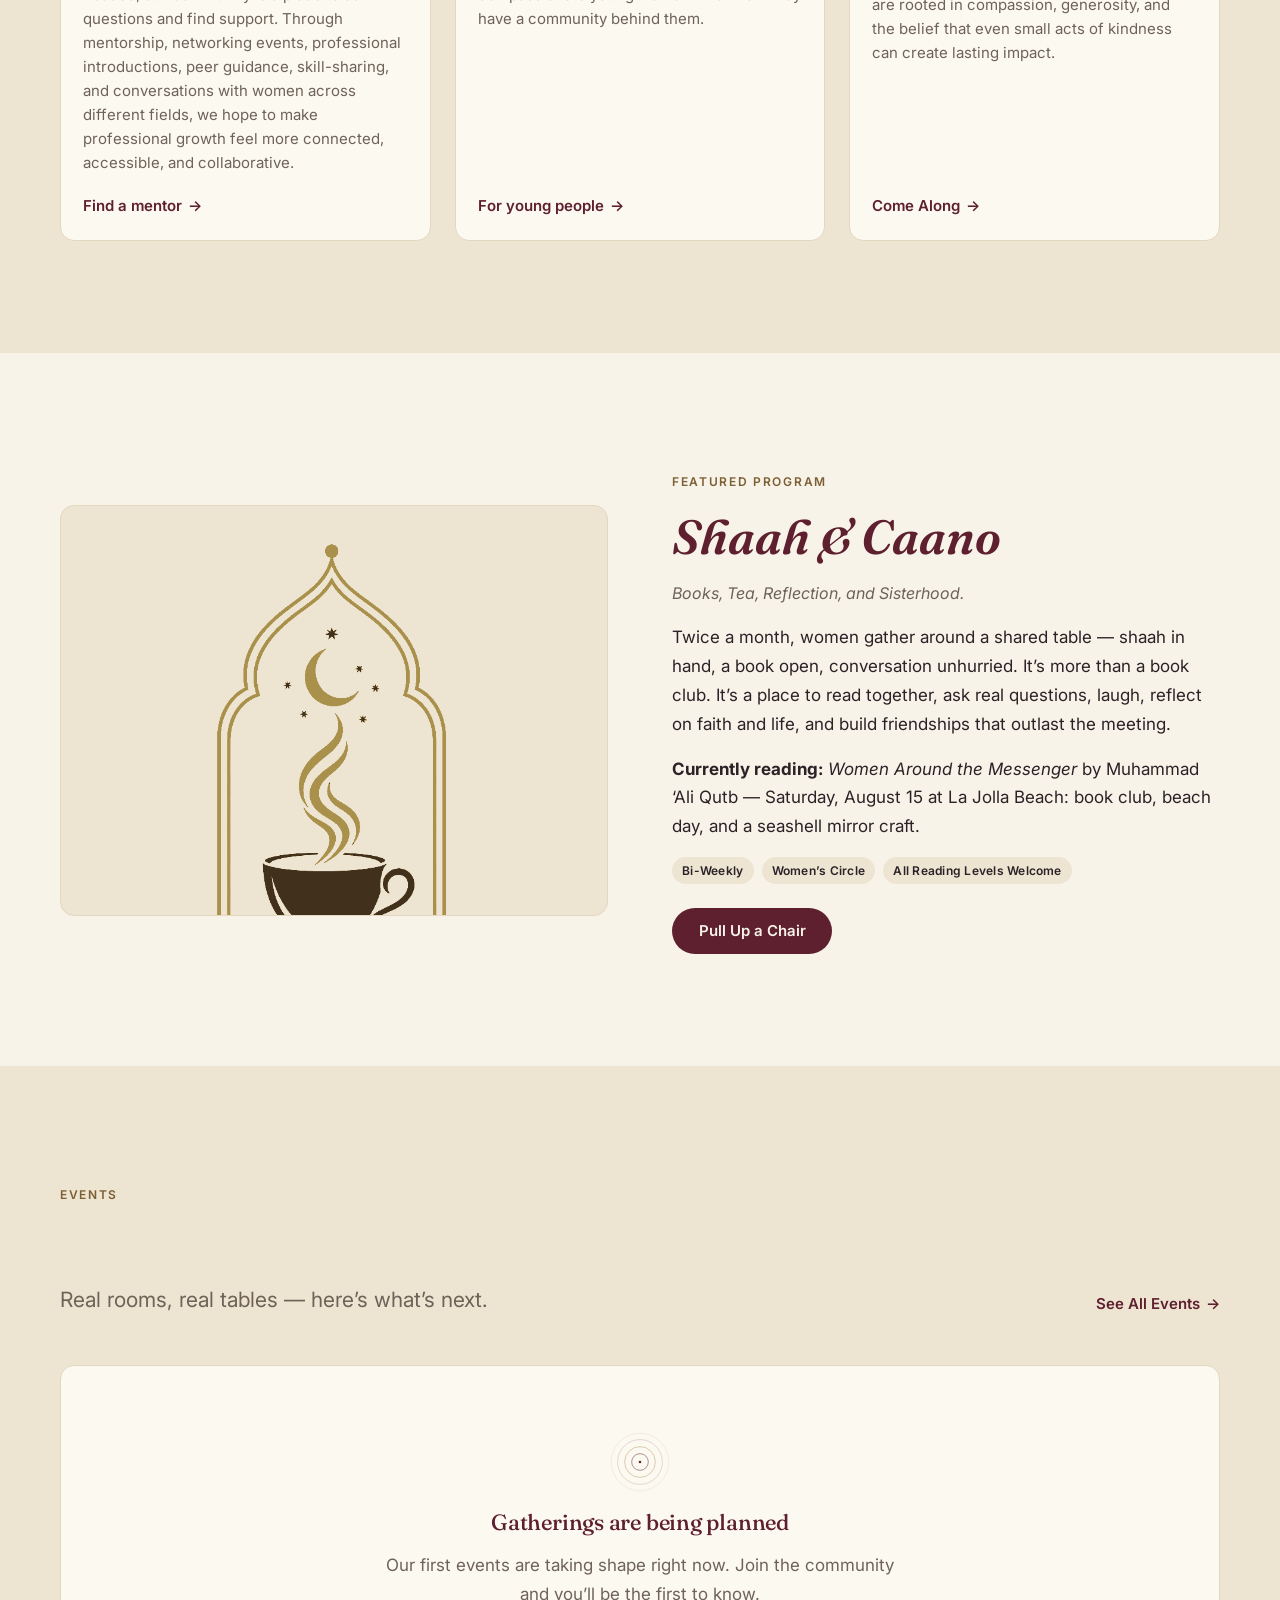
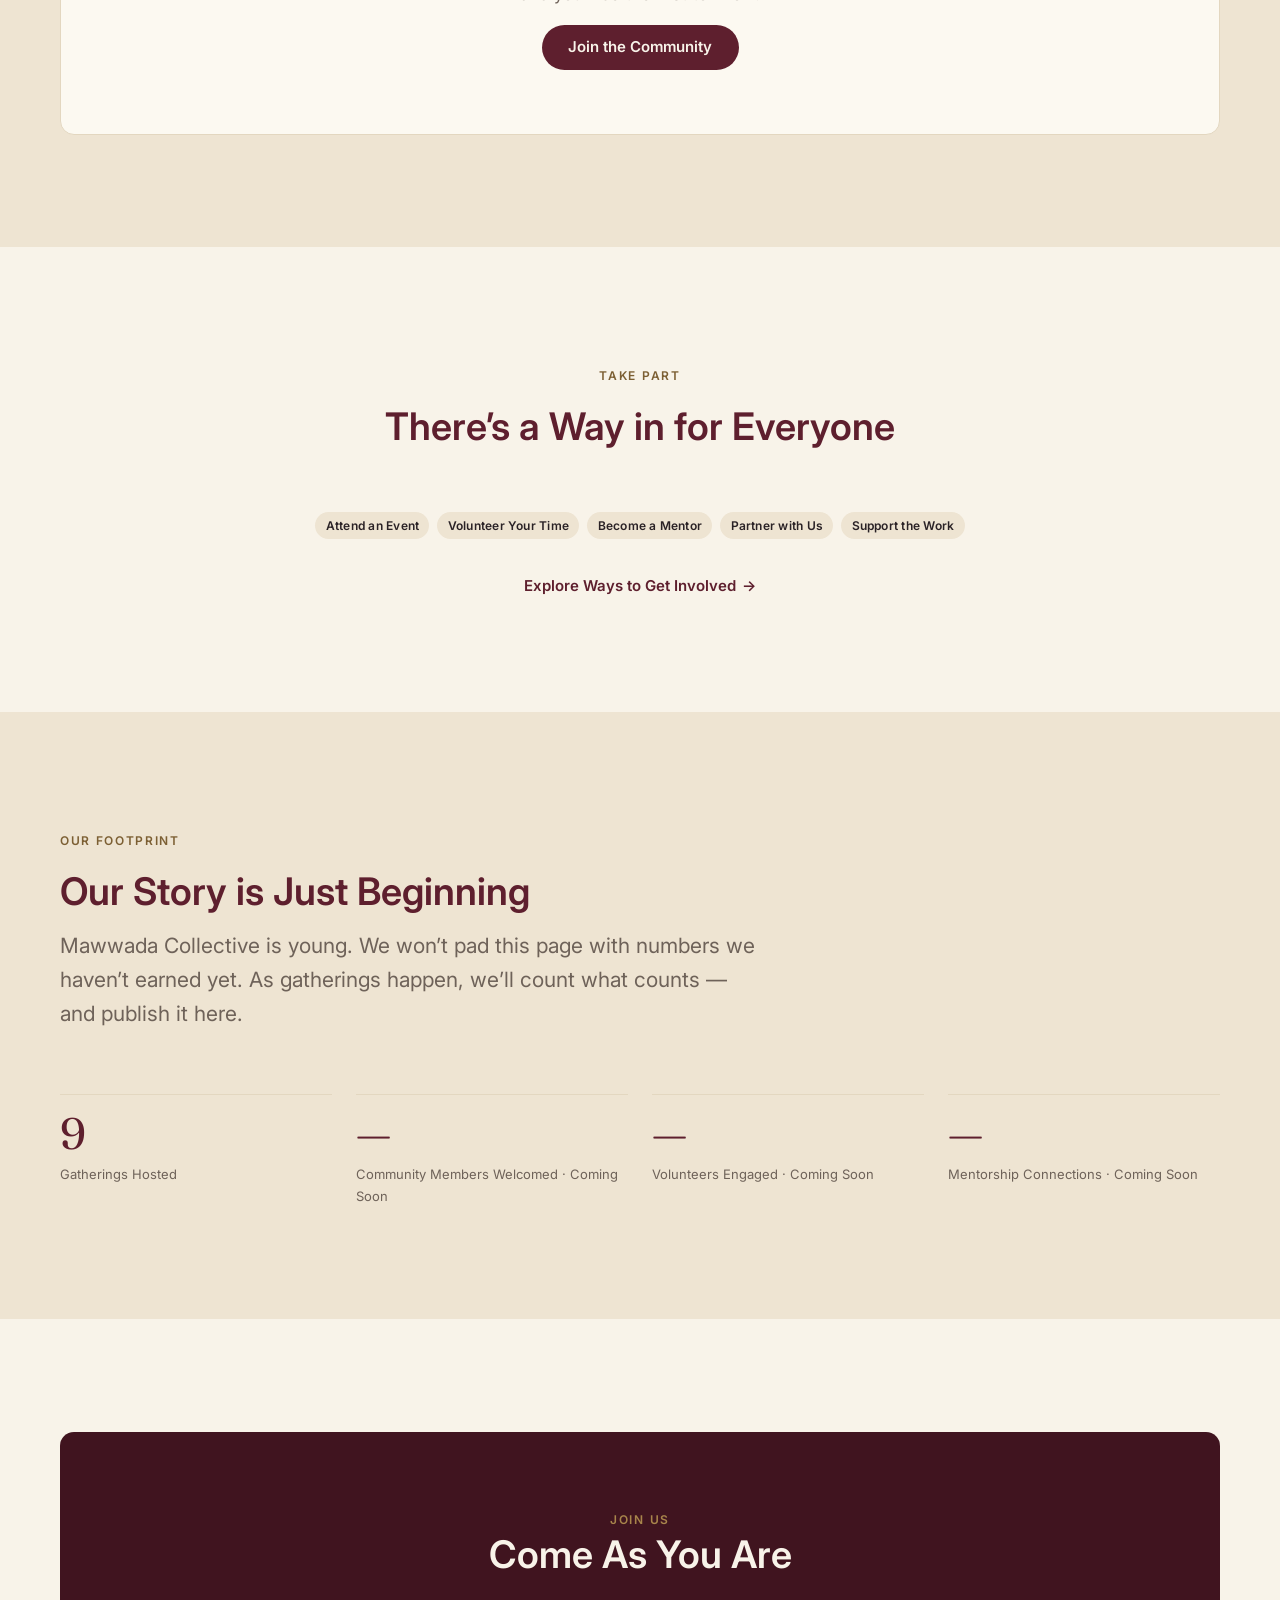
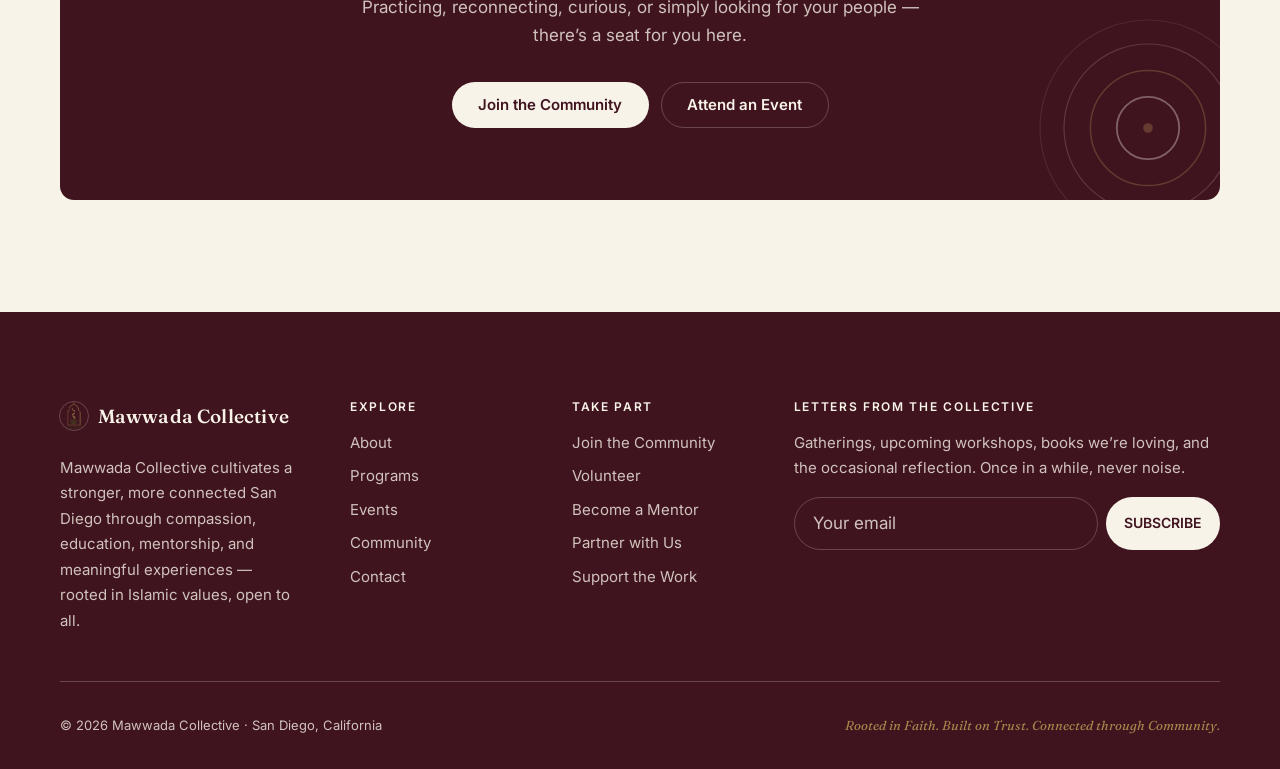
==== commit a759b279: "Roll v7 arch logo out sitewide and fit feature panel image Replace remaining Rahma logo references o" ====
--- a/index.html
+++ b/index.html
@@ -54,7 +54,7 @@
   <header class="site-header" data-header>
     <div class="container header-inner">
       <a class="wordmark" href="index.html" aria-label="Mawwada Collective — home">
-        <img class="wordmark__mark" src="assets/img/MAWADDA COLLECTIVE.jpg" alt="" width="28" height="28">
+        <img class="wordmark__mark" src="assets/img/mawwada-logo-v7-arch-cup.png" alt="" width="28" height="28">
         Mawwada Collective
       </a>
       <nav class="nav" aria-label="Primary">
@@ -153,7 +153,7 @@
       <div class="container feature">
         <div class="reveal">
           <div class="art-panel art-panel--logo">
-            <img src="assets/img/mawwada-logo-v7-icon.png" alt="Mawwada Collective arch mark" loading="lazy">
+            <img src="assets/img/mawwada-logo-v7-arch-cup.png" alt="Mawwada Collective arch mark" loading="lazy">
           </div>
         </div>
         <div class="feature__body">
@@ -267,7 +267,7 @@
       <div class="footer-grid">
         <div>
           <a class="wordmark" href="index.html" aria-label="Mawwada Collective — home">
-            <img class="wordmark__mark" src="assets/img/MAWADDA COLLECTIVE.jpg" alt="" width="28" height="28">
+            <img class="wordmark__mark" src="assets/img/mawwada-logo-v7-arch-cup.png" alt="" width="28" height="28">
             Mawwada Collective
           </a>
           <p class="footer-mission">Mawwada Collective cultivates a stronger, more connected San Diego through compassion, education, mentorship, and meaningful experiences — rooted in Islamic values, open to all.</p>
--- a/assets/css/components.css
+++ b/assets/css/components.css
@@ -415,7 +415,7 @@
   object-fit: contain;
   object-position: center;
   transform: none;
-  padding: clamp(3rem, 9vw, 5rem);
+  padding: clamp(1rem, 3vw, 1.5rem);
   box-sizing: border-box;
 }
 
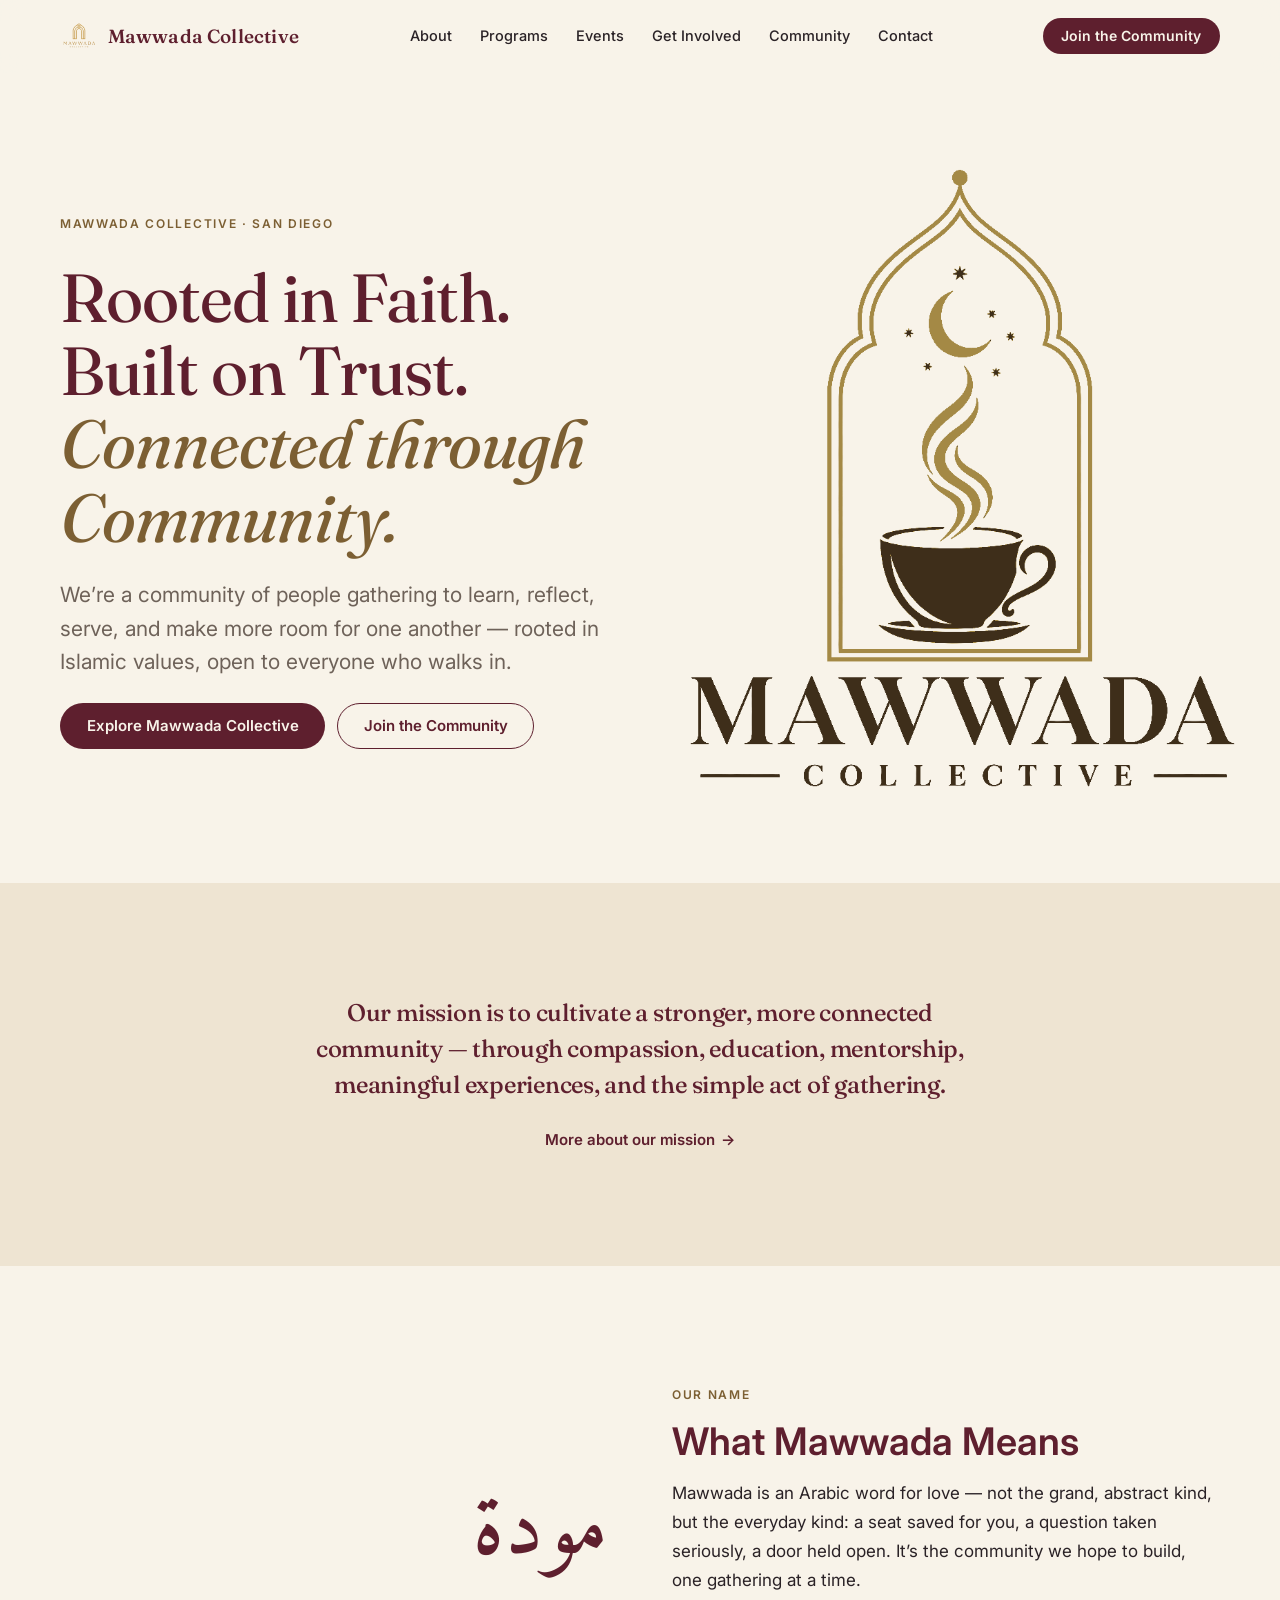
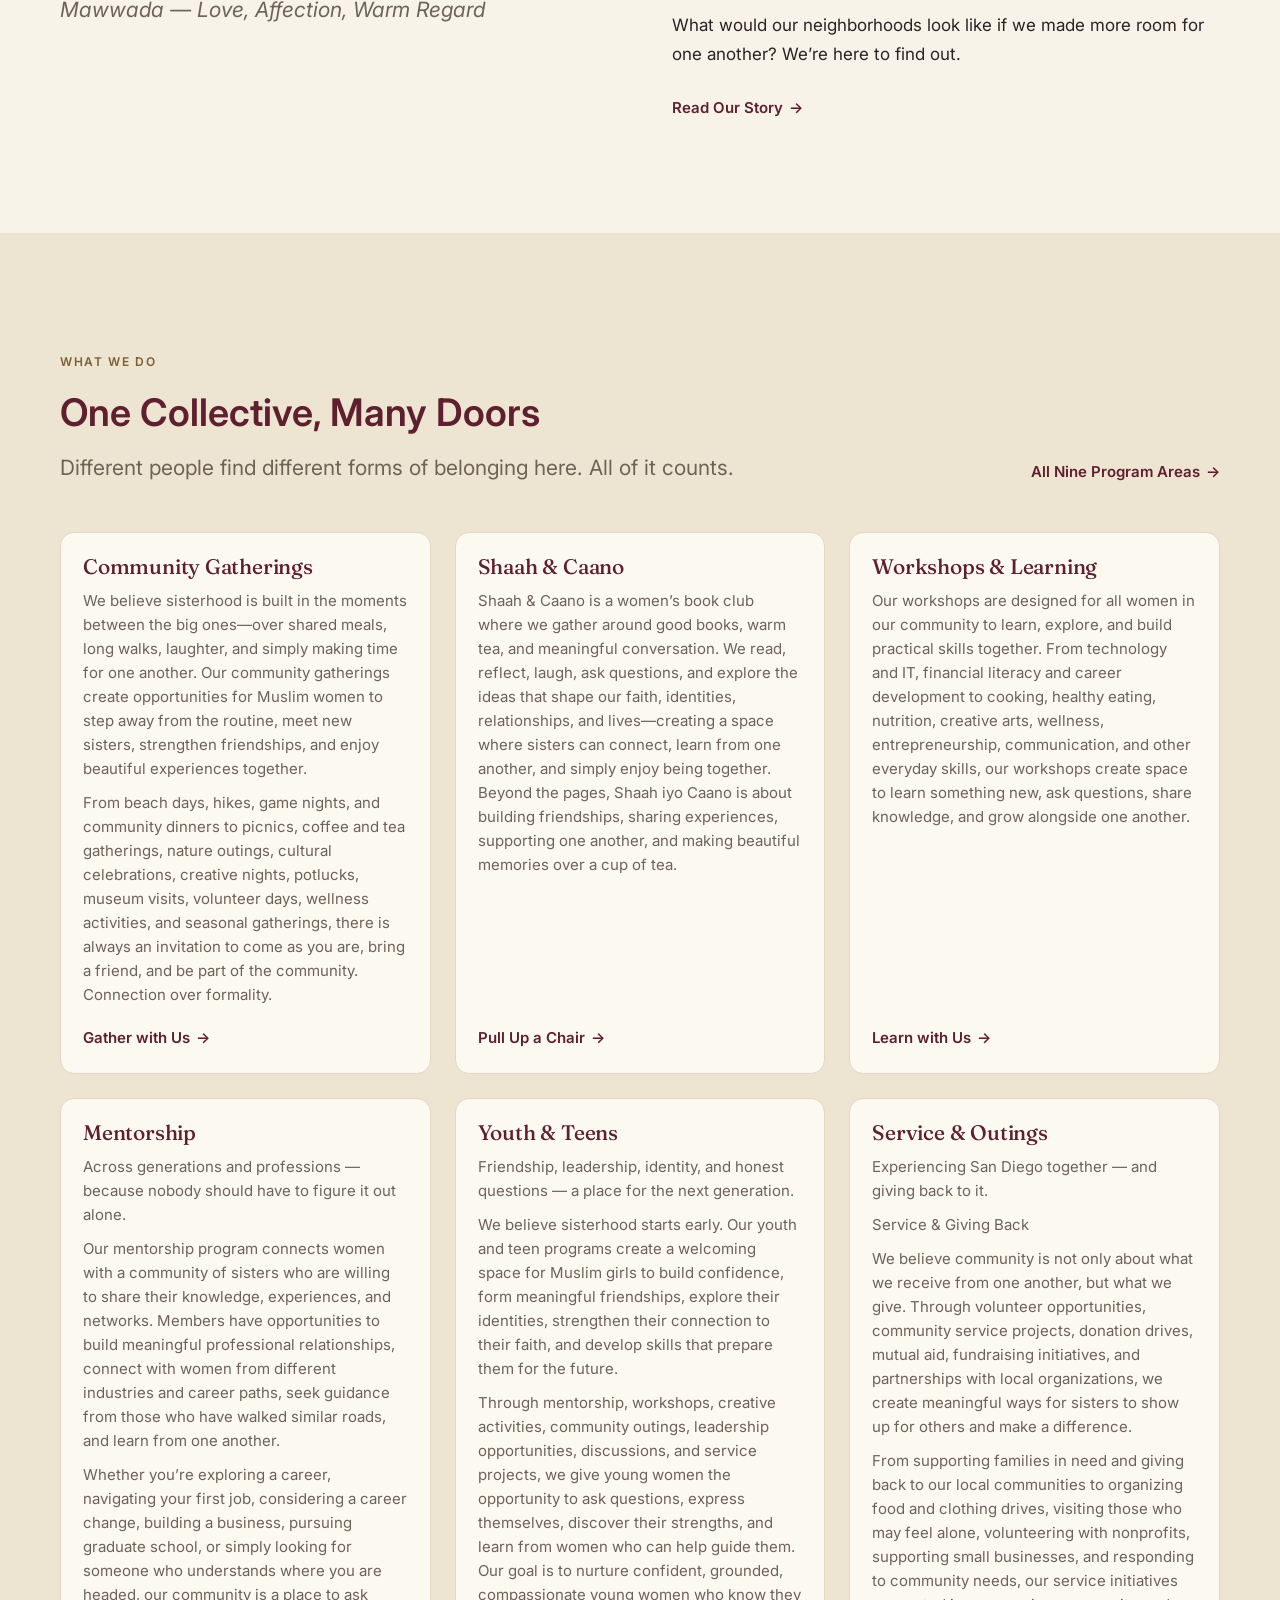
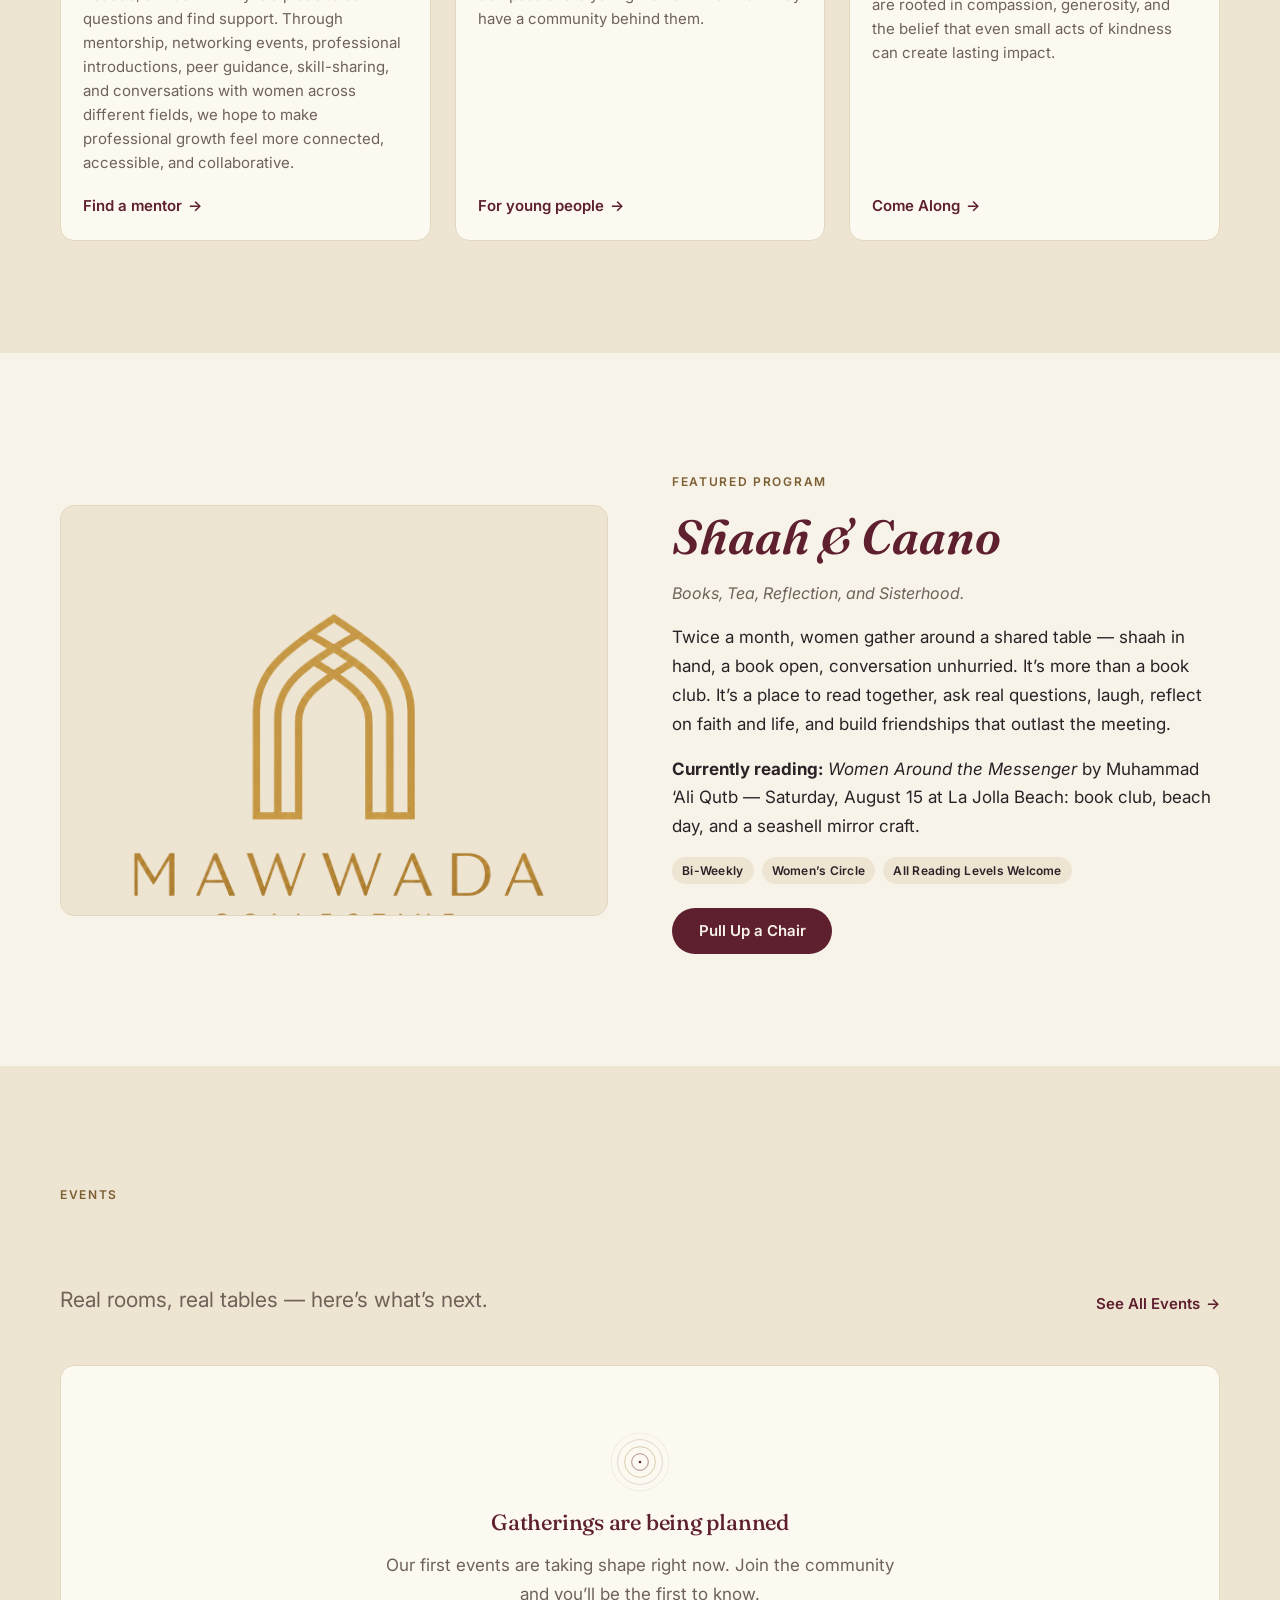
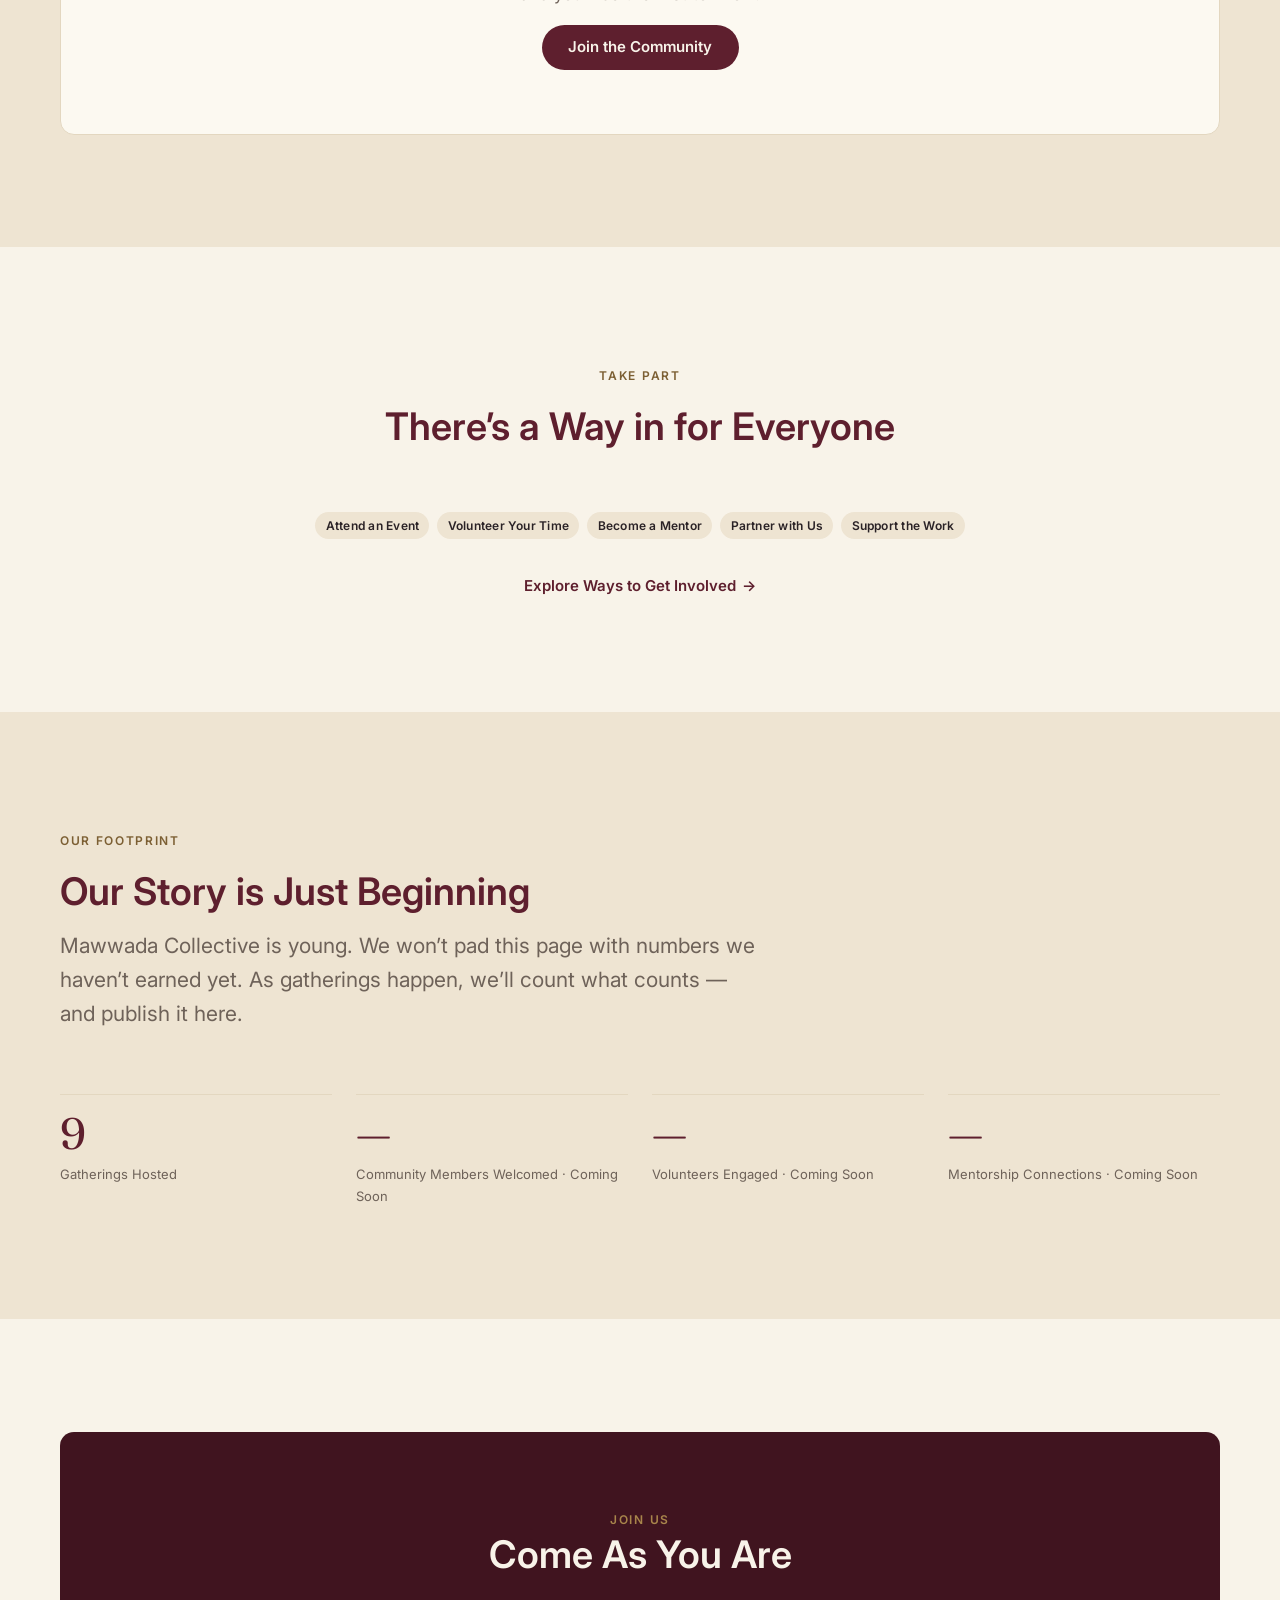
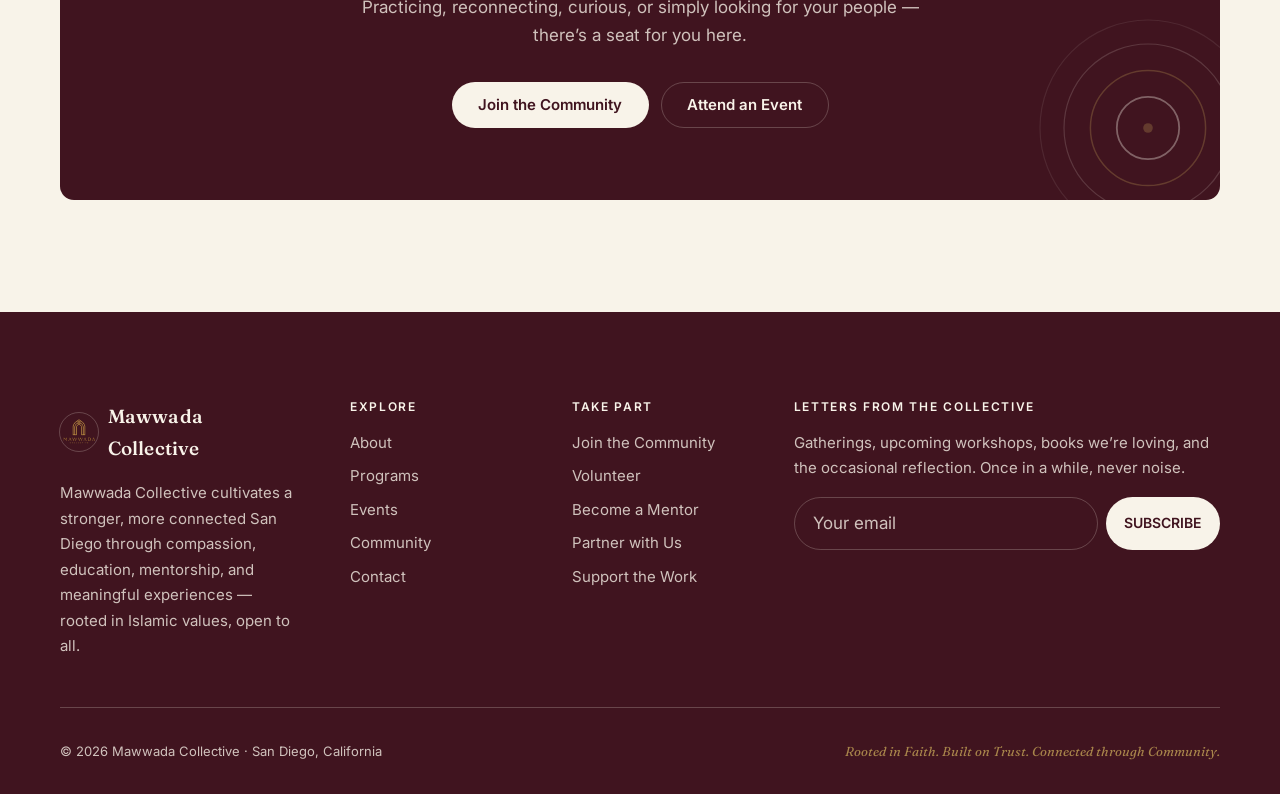
==== commit 9c2f78ce: "Add v8 arch wordmark logo and roll it out sitewide Recreate the arch lockup with the corrected MAWWA" ====
--- a/index.html
+++ b/index.html
@@ -16,9 +16,9 @@
   <link rel="preconnect" href="https://fonts.googleapis.com">
   <link rel="preconnect" href="https://fonts.gstatic.com" crossorigin>
   <link href="https://fonts.googleapis.com/css2?family=Fraunces:ital,opsz,wght@0,9..144,300..700;1,9..144,300..700&family=Inter:wght@400;500;600;700&family=Amiri:wght@400;700&display=swap" rel="stylesheet">
-  <link rel="stylesheet" href="assets/css/tokens.css?v=2">
-  <link rel="stylesheet" href="assets/css/base.css?v=2">
-  <link rel="stylesheet" href="assets/css/components.css?v=2">
+  <link rel="stylesheet" href="assets/css/tokens.css?v=3">
+  <link rel="stylesheet" href="assets/css/base.css?v=3">
+  <link rel="stylesheet" href="assets/css/components.css?v=3">
 </head>
 <body>
 
@@ -54,7 +54,7 @@
   <header class="site-header" data-header>
     <div class="container header-inner">
       <a class="wordmark" href="index.html" aria-label="Mawwada Collective — home">
-        <img class="wordmark__mark" src="assets/img/mawwada-logo-v7-arch-cup.png" alt="" width="28" height="28">
+        <img class="wordmark__mark" src="assets/img/mawwada-logo-v8-transparent.png" alt="" width="38" height="38">
         Mawwada Collective
       </a>
       <nav class="nav" aria-label="Primary">
@@ -153,7 +153,7 @@
       <div class="container feature">
         <div class="reveal">
           <div class="art-panel art-panel--logo">
-            <img src="assets/img/mawwada-logo-v7-arch-cup.png" alt="Mawwada Collective arch mark" loading="lazy">
+            <img src="assets/img/mawwada-logo-v8-transparent.png" alt="Mawwada Collective logo" loading="lazy">
           </div>
         </div>
         <div class="feature__body">
@@ -267,7 +267,7 @@
       <div class="footer-grid">
         <div>
           <a class="wordmark" href="index.html" aria-label="Mawwada Collective — home">
-            <img class="wordmark__mark" src="assets/img/mawwada-logo-v7-arch-cup.png" alt="" width="28" height="28">
+            <img class="wordmark__mark" src="assets/img/mawwada-logo-v8-transparent.png" alt="" width="38" height="38">
             Mawwada Collective
           </a>
           <p class="footer-mission">Mawwada Collective cultivates a stronger, more connected San Diego through compassion, education, mentorship, and meaningful experiences — rooted in Islamic values, open to all.</p>
--- a/assets/css/components.css
+++ b/assets/css/components.css
@@ -159,8 +159,8 @@
 }
 
 .wordmark__mark {
-  width: 1.75rem;
-  height: 1.75rem;
+  width: 2.375rem;
+  height: 2.375rem;
   flex: none;
   border-radius: 50%;
   object-fit: cover;
@@ -423,7 +423,7 @@
   object-fit: contain;
   object-position: center;
   transform: none;
-  padding: clamp(1.5rem, 6vw, 3rem);
+  padding: clamp(1.25rem, 4vw, 2rem);
   box-sizing: border-box;
 }
 
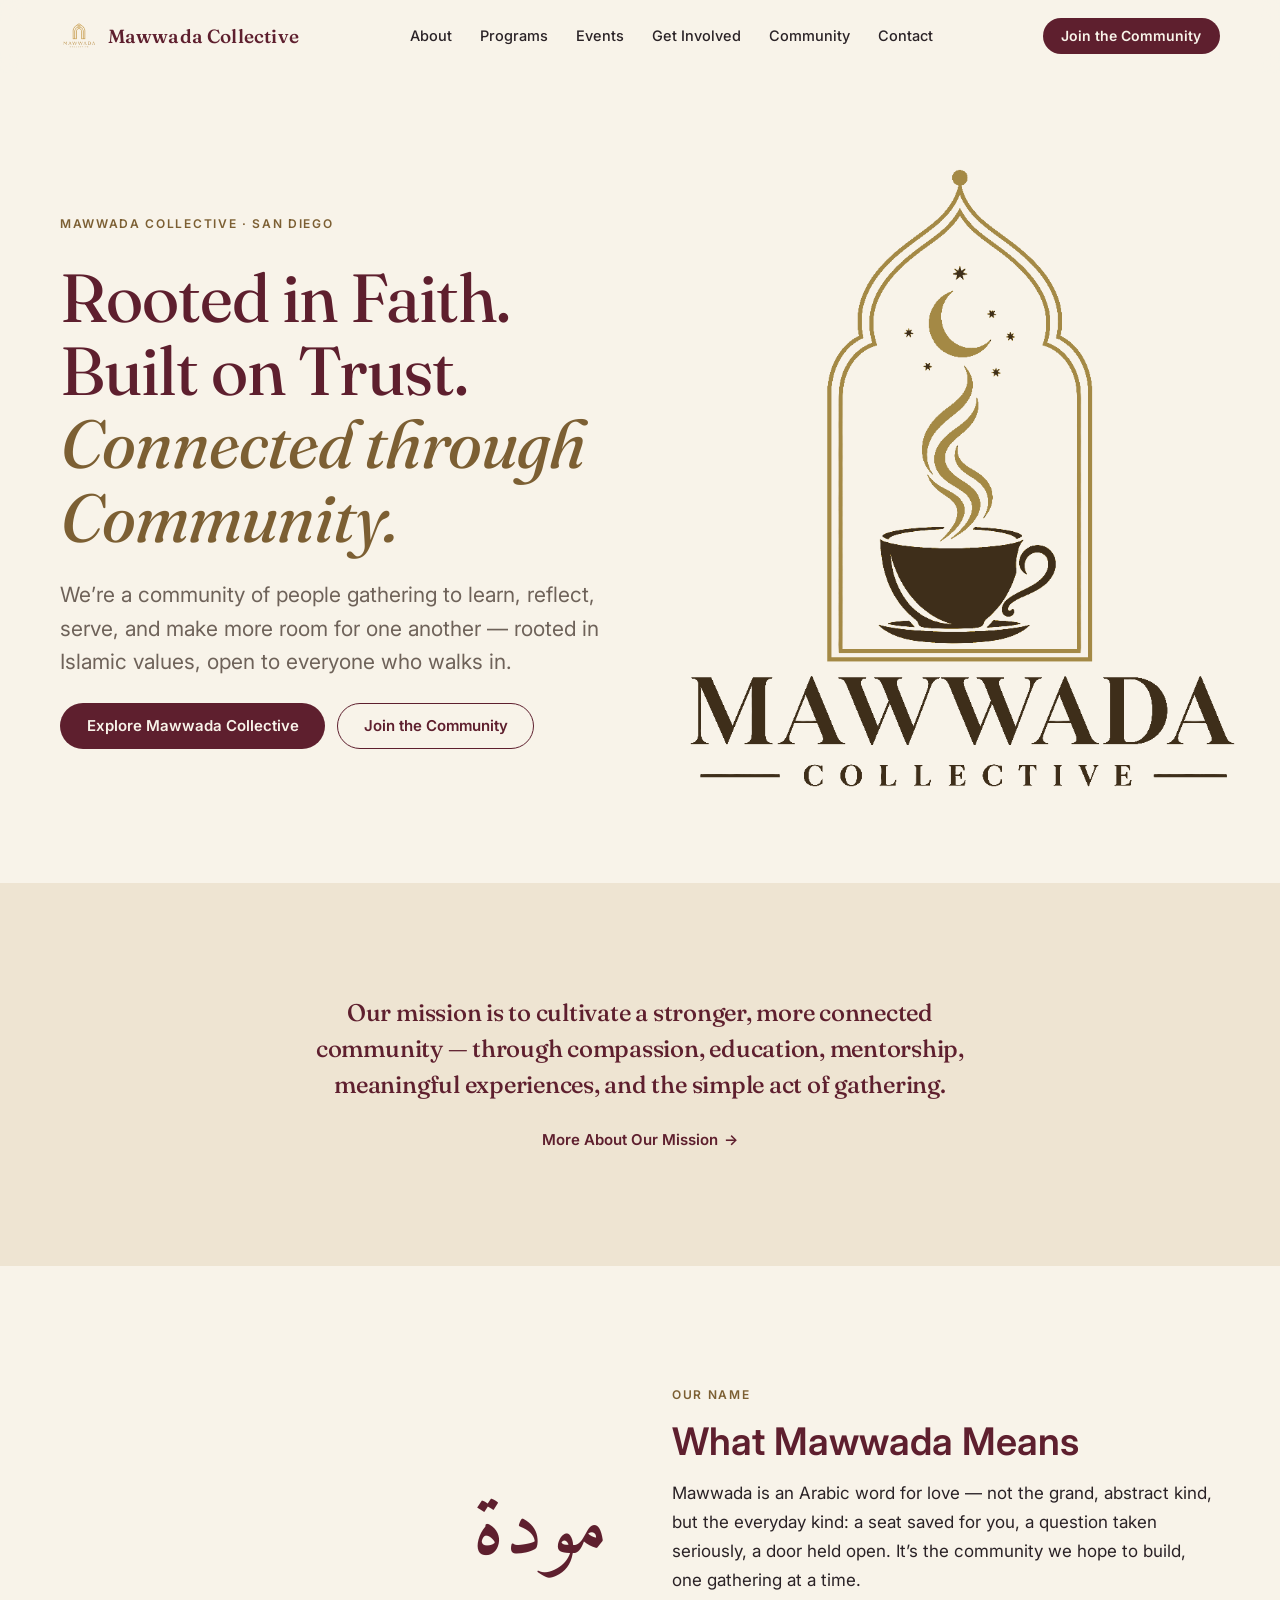
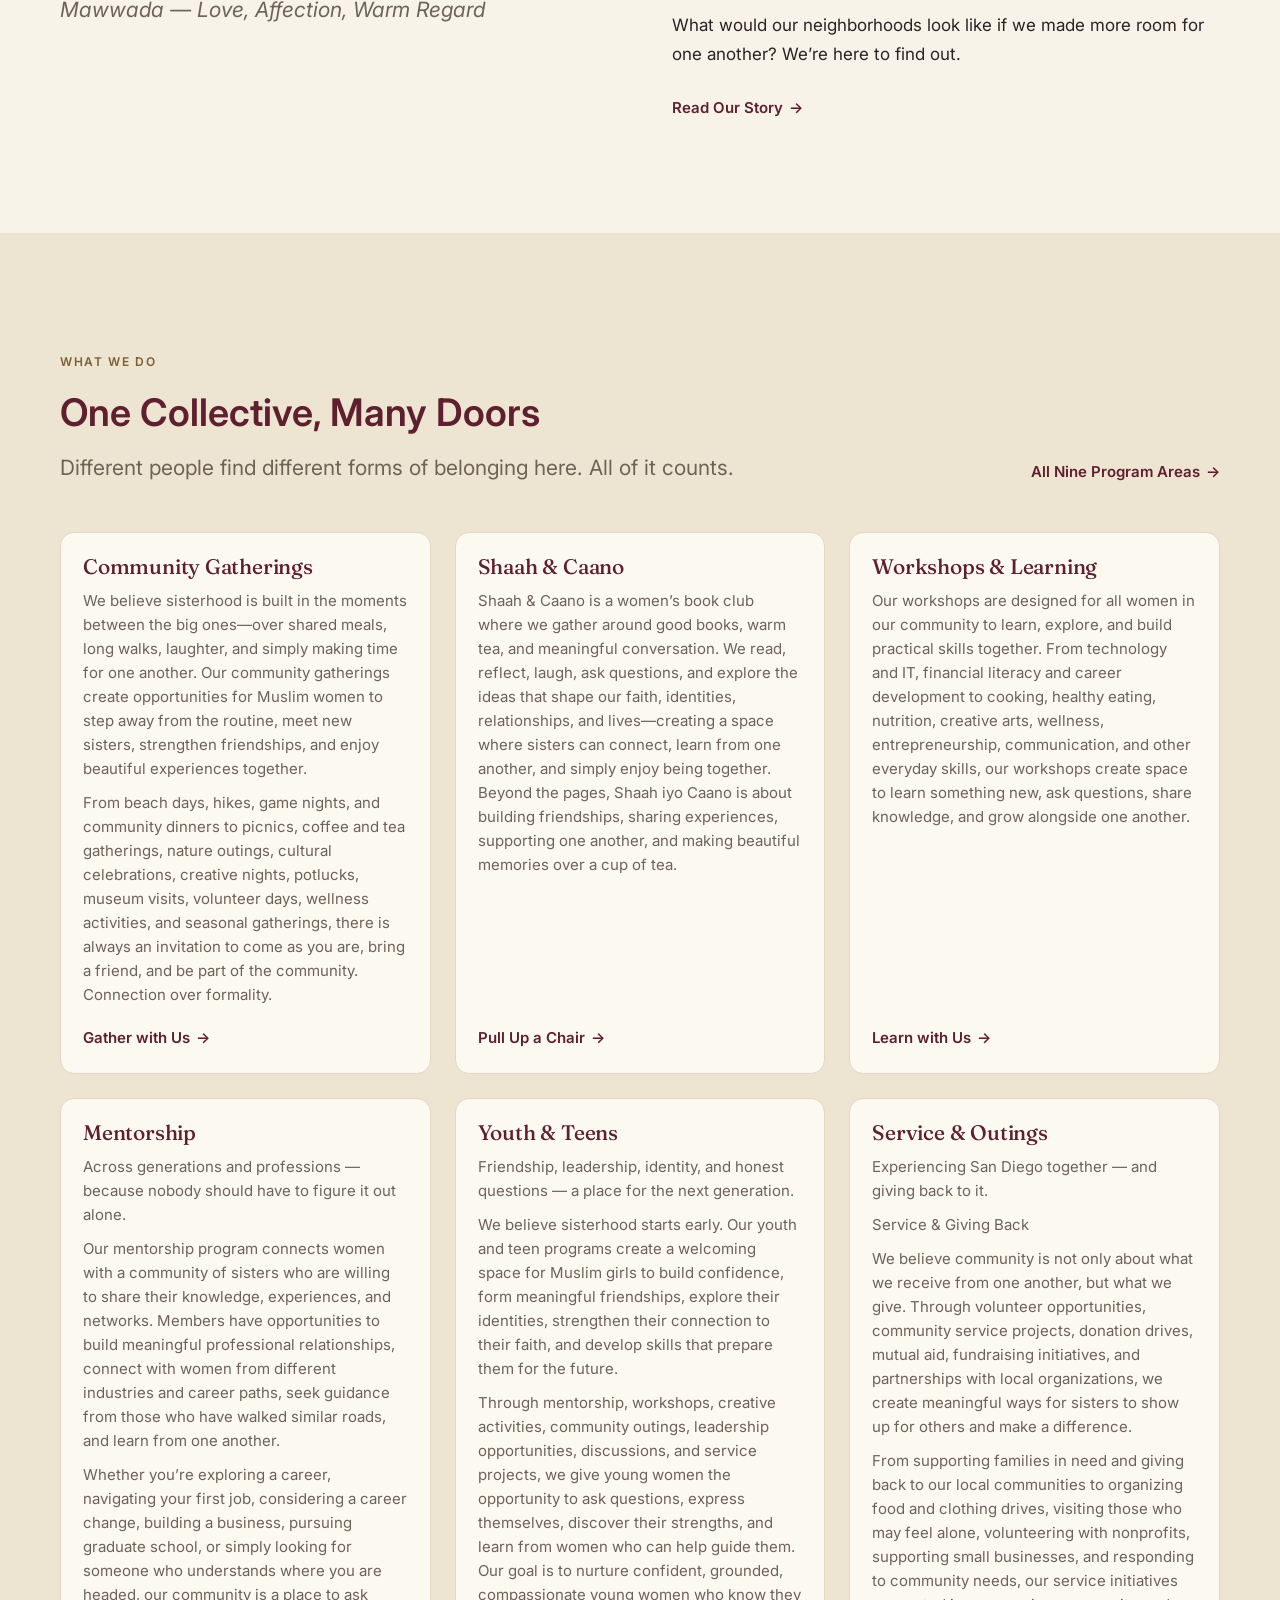
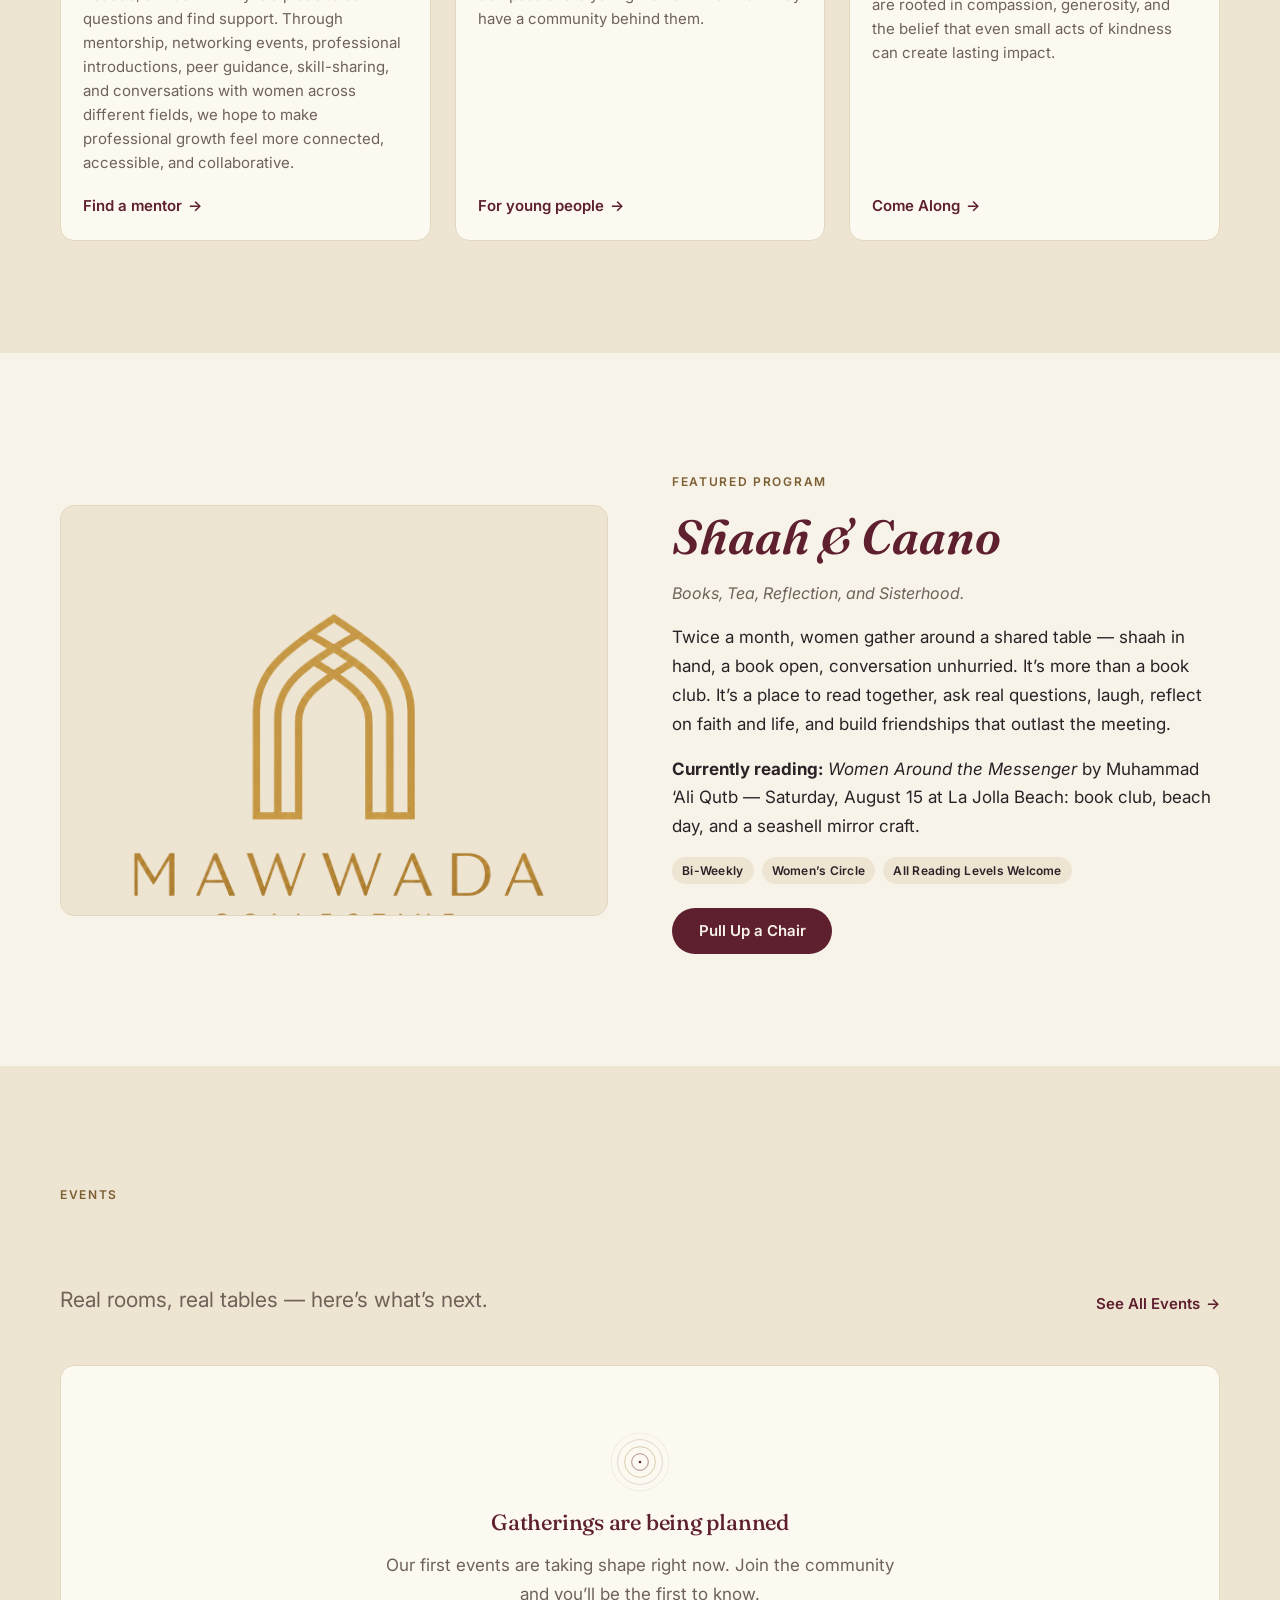
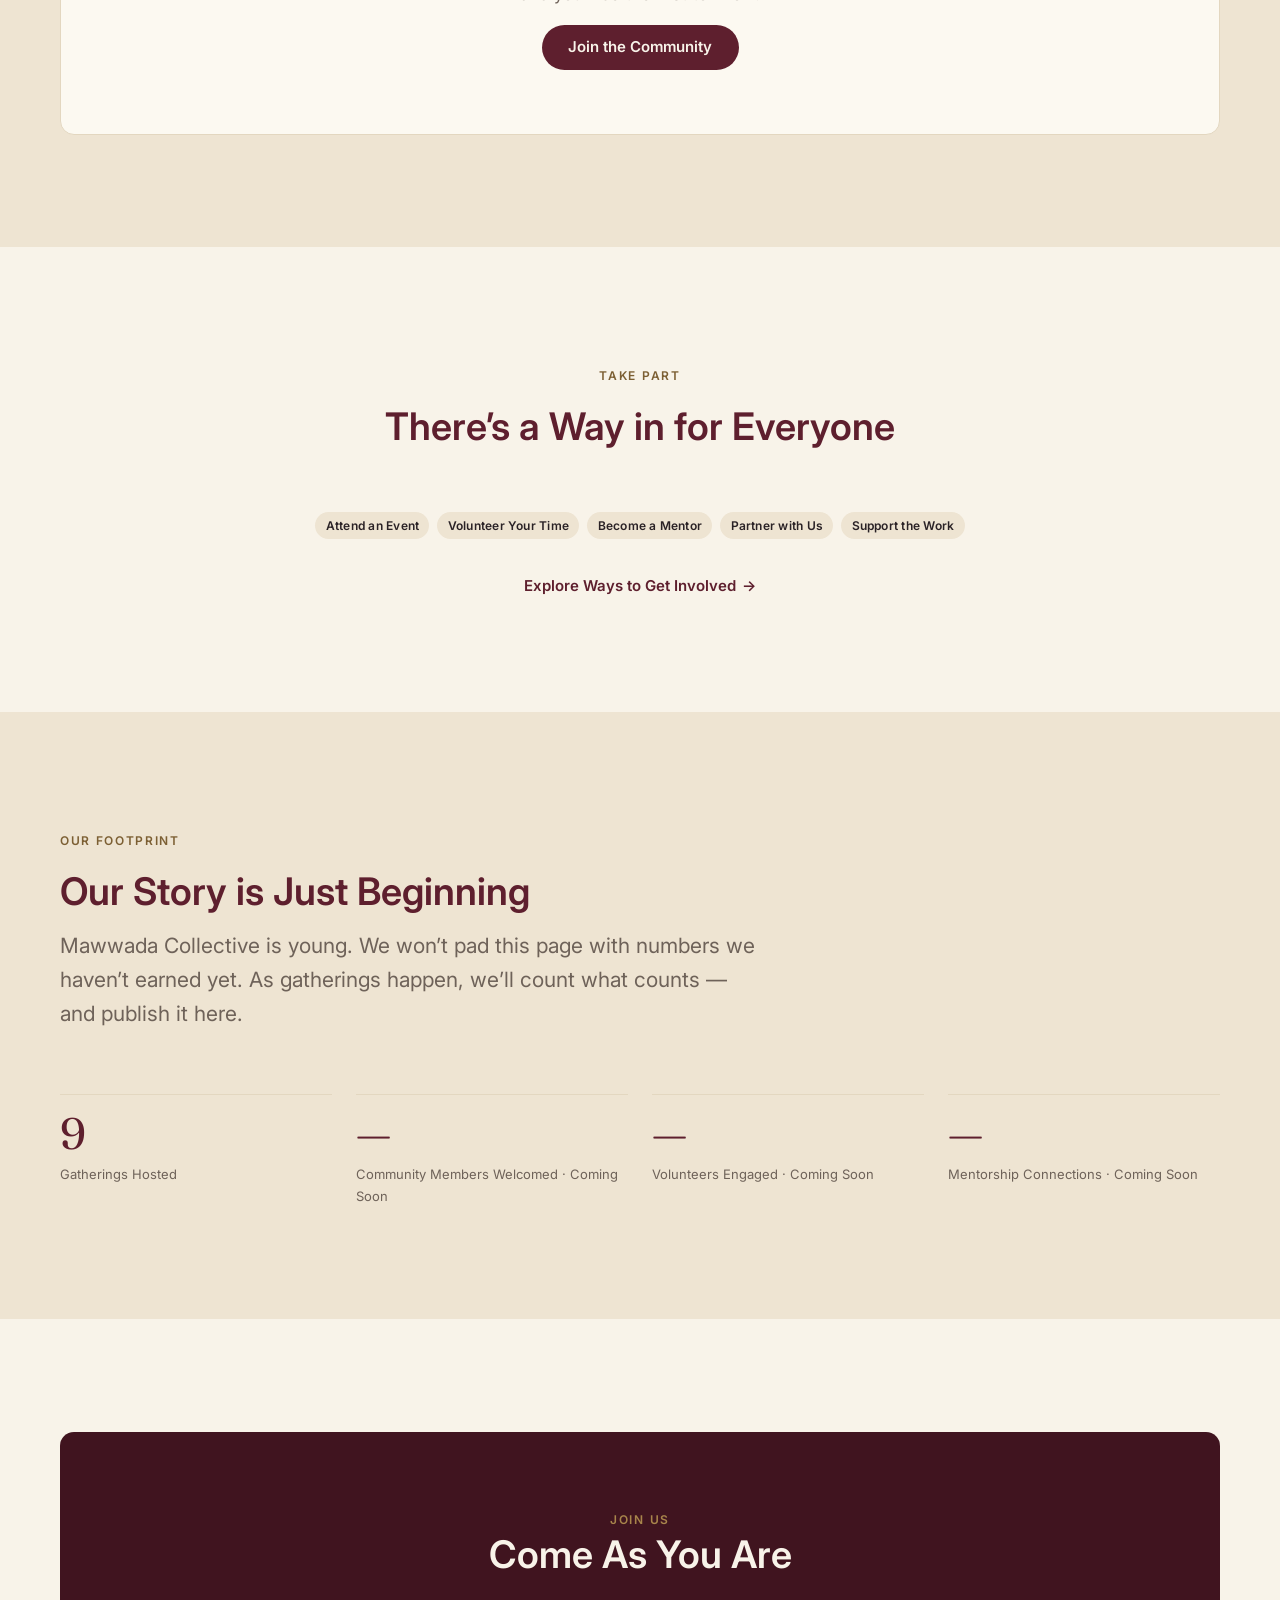
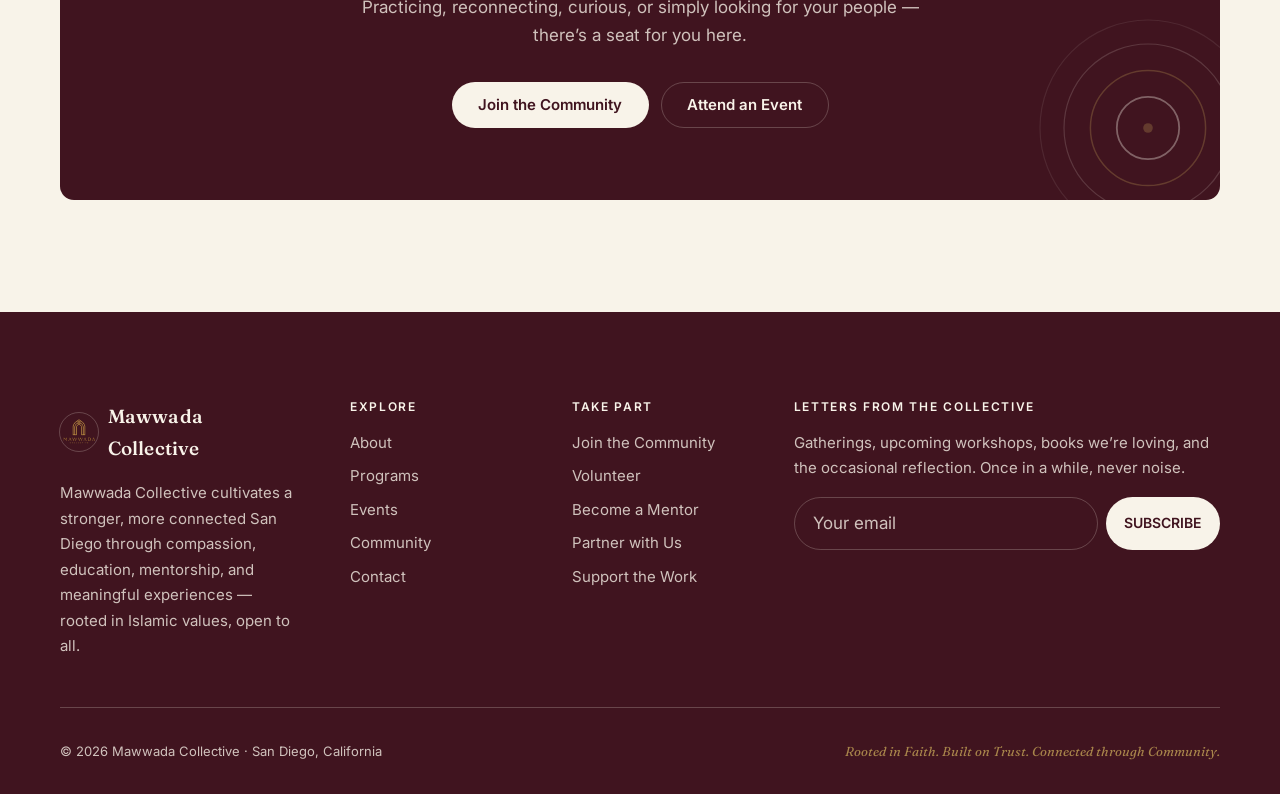
==== commit 461df2db: "Optimize for mobile and title-case mission link Add safe-area insets and viewport-fit for notched ph" ====
--- a/index.html
+++ b/index.html
@@ -2,7 +2,8 @@
 <html lang="en">
 <head>
   <meta charset="UTF-8">
-  <meta name="viewport" content="width=device-width, initial-scale=1.0">
+  <meta name="viewport" content="width=device-width, initial-scale=1.0, viewport-fit=cover">
+  <meta name="theme-color" content="#f8f3e9">
   <title>Mawwada Collective — Rooted in faith. Built on trust. Connected through community.</title>
   <meta name="description" content="A community collective in San Diego gathering across generations to learn, reflect, serve, and belong — rooted in Islamic values, open to all.">
   <!-- TODO before launch: confirm the final domain and add a raster og-image (1200×630) -->
@@ -13,12 +14,13 @@
   <meta property="og:url" content="https://mawwadacollective.org/">
   <meta property="og:image" content="https://mawwadacollective.org/assets/img/og-image.png">
   <link rel="icon" type="image/svg+xml" href="assets/img/favicon.svg">
+  <link rel="apple-touch-icon" href="assets/img/apple-touch-icon.png">
   <link rel="preconnect" href="https://fonts.googleapis.com">
   <link rel="preconnect" href="https://fonts.gstatic.com" crossorigin>
   <link href="https://fonts.googleapis.com/css2?family=Fraunces:ital,opsz,wght@0,9..144,300..700;1,9..144,300..700&family=Inter:wght@400;500;600;700&family=Amiri:wght@400;700&display=swap" rel="stylesheet">
-  <link rel="stylesheet" href="assets/css/tokens.css?v=3">
-  <link rel="stylesheet" href="assets/css/base.css?v=3">
-  <link rel="stylesheet" href="assets/css/components.css?v=3">
+  <link rel="stylesheet" href="assets/css/tokens.css?v=4">
+  <link rel="stylesheet" href="assets/css/base.css?v=4">
+  <link rel="stylesheet" href="assets/css/components.css?v=4">
 </head>
 <body>
 
@@ -112,7 +114,7 @@
     <section class="section section--tint" aria-label="Our mission">
       <div class="container container--narrow mission-strip">
         <p class="serif reveal">Our mission is to cultivate a stronger, more connected community — through compassion, education, mentorship, meaningful experiences, and the simple act of gathering.</p>
-        <a class="link-arrow reveal" href="about.html#mission">More about our mission</a>
+        <a class="link-arrow reveal" href="about.html#mission">More About Our Mission</a>
       </div>
     </section>
 
--- a/assets/css/components.css
+++ b/assets/css/components.css
@@ -117,6 +117,8 @@
 .site-header {
   position: sticky;
   top: 0;
+  padding-left: env(safe-area-inset-left);
+  padding-right: env(safe-area-inset-right);
   z-index: var(--z-header);
   background: rgba(248, 243, 233, 0.88);
   -webkit-backdrop-filter: blur(12px);
@@ -272,6 +274,8 @@
   background: var(--ivory);
   border-left: 1px solid var(--card-line);
   padding: 5.5rem var(--space-5) var(--space-5);
+  padding-right: calc(var(--space-5) + env(safe-area-inset-right));
+  padding-bottom: calc(var(--space-5) + env(safe-area-inset-bottom));
   transform: translateX(100%);
   transition: transform var(--dur) var(--ease);
   display: flex;
@@ -288,7 +292,7 @@
   font-size: 1.5rem;
   color: var(--burgundy);
   text-decoration: none;
-  padding-block: 0.35rem;
+  padding-block: 0.625rem; /* >= 44px tap targets */
 }
 
 .nav-drawer a[aria-current="page"] {
@@ -311,6 +315,28 @@
 
   .nav-toggle {
     display: flex;
+  }
+}
+
+/* phones: keep the long wordmark + hamburger comfortably on one line */
+@media (max-width: 40rem) {
+  .header-inner {
+    gap: var(--space-3);
+  }
+
+  .wordmark {
+    font-size: 1.0625rem;
+    gap: 0.5rem;
+  }
+
+  .wordmark__mark {
+    width: 2rem;
+    height: 2rem;
+  }
+
+  .nav-toggle {
+    width: 2.625rem;
+    height: 2.625rem;
   }
 }
 
@@ -967,6 +993,9 @@
   background: var(--oxblood);
   color: var(--on-deep);
   padding: clamp(3.5rem, 7vw, 5.5rem) 0 var(--space-5);
+  padding-left: env(safe-area-inset-left);
+  padding-right: env(safe-area-inset-right);
+  padding-bottom: calc(var(--space-5) + env(safe-area-inset-bottom));
 }
 
 .footer-grid {
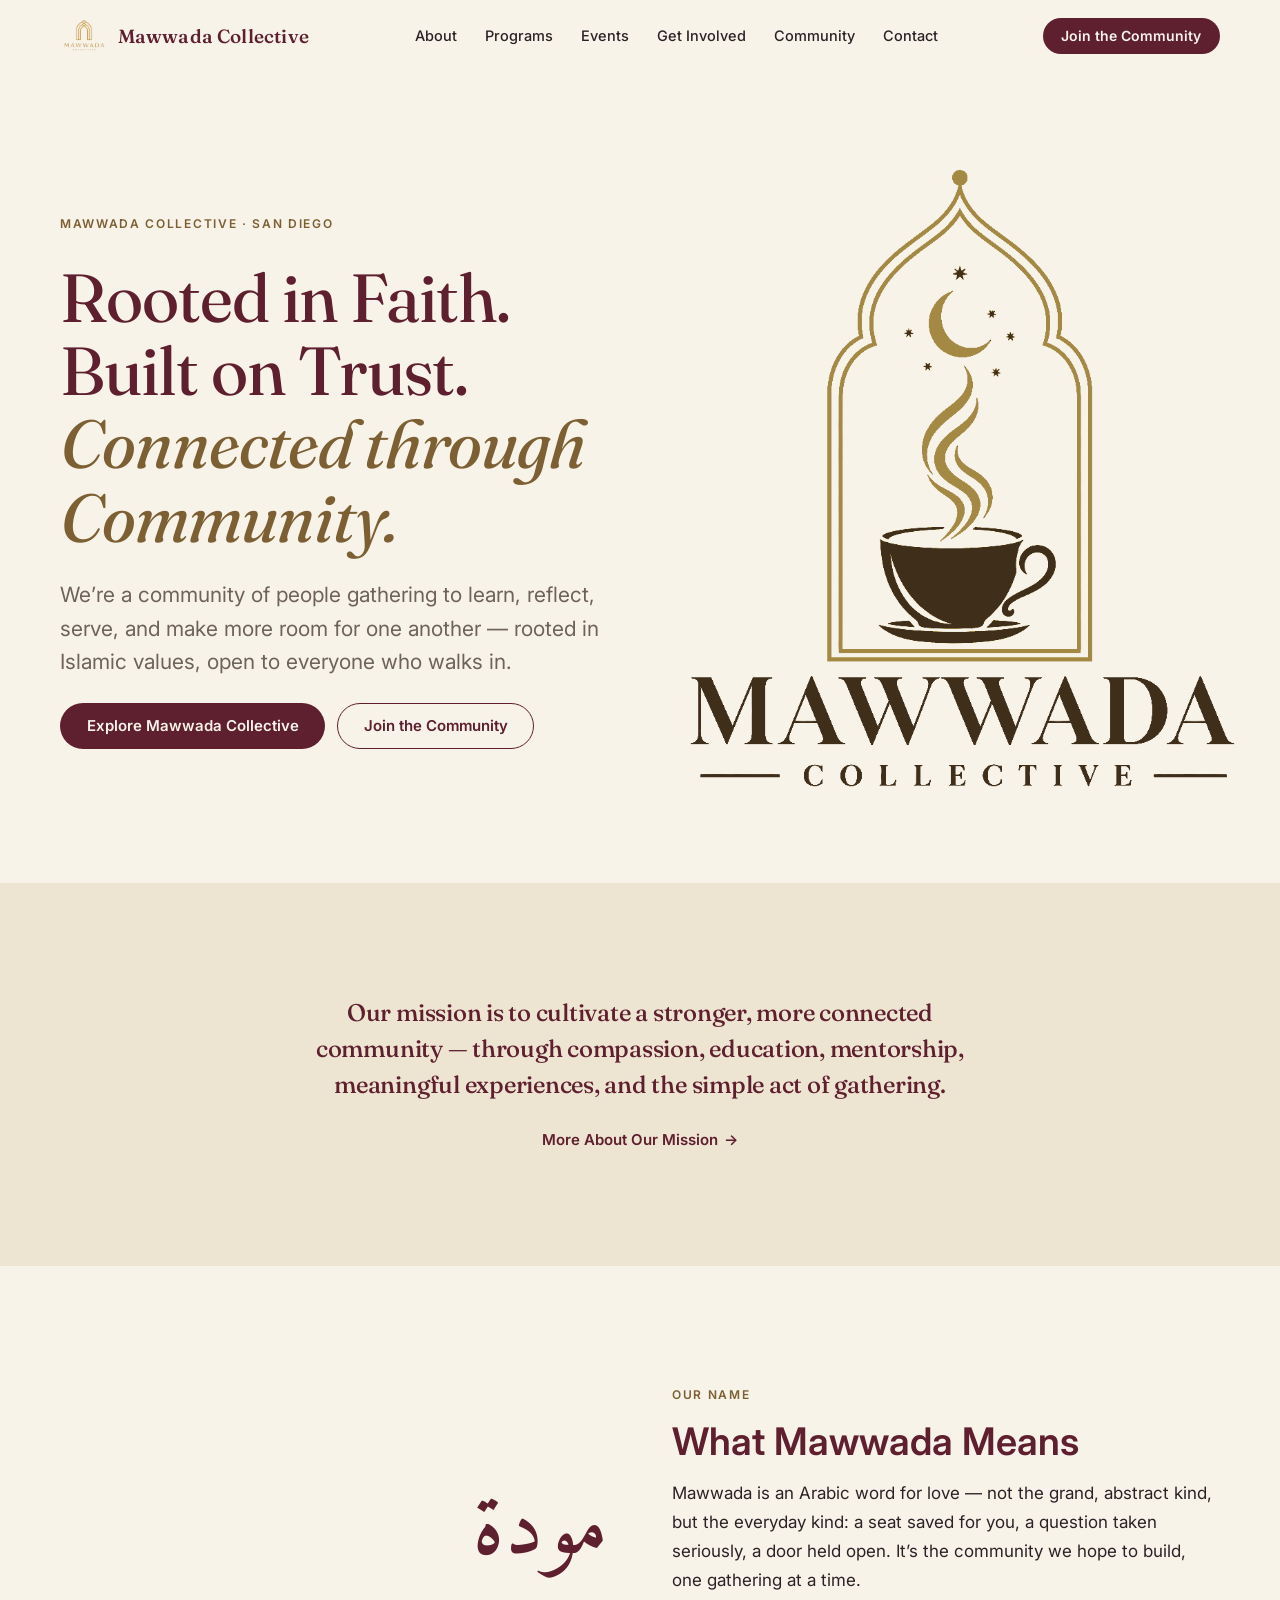
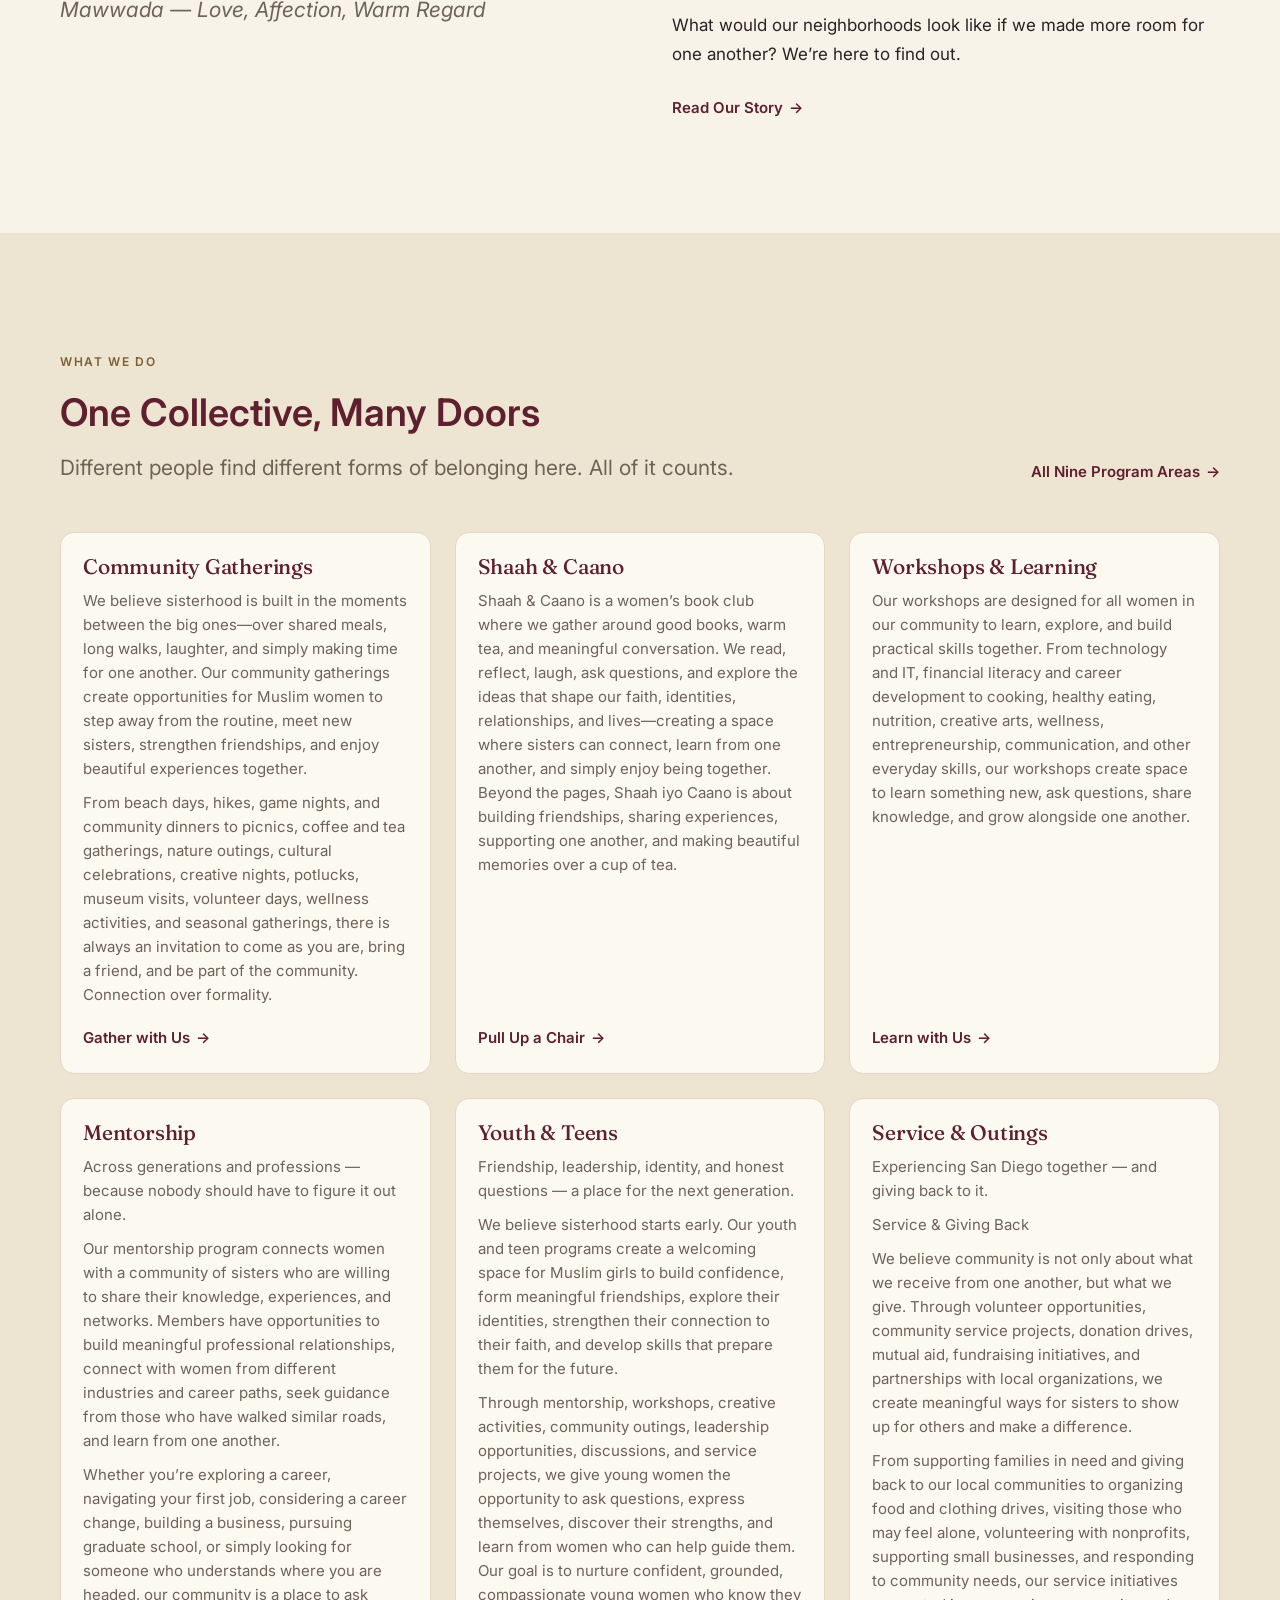
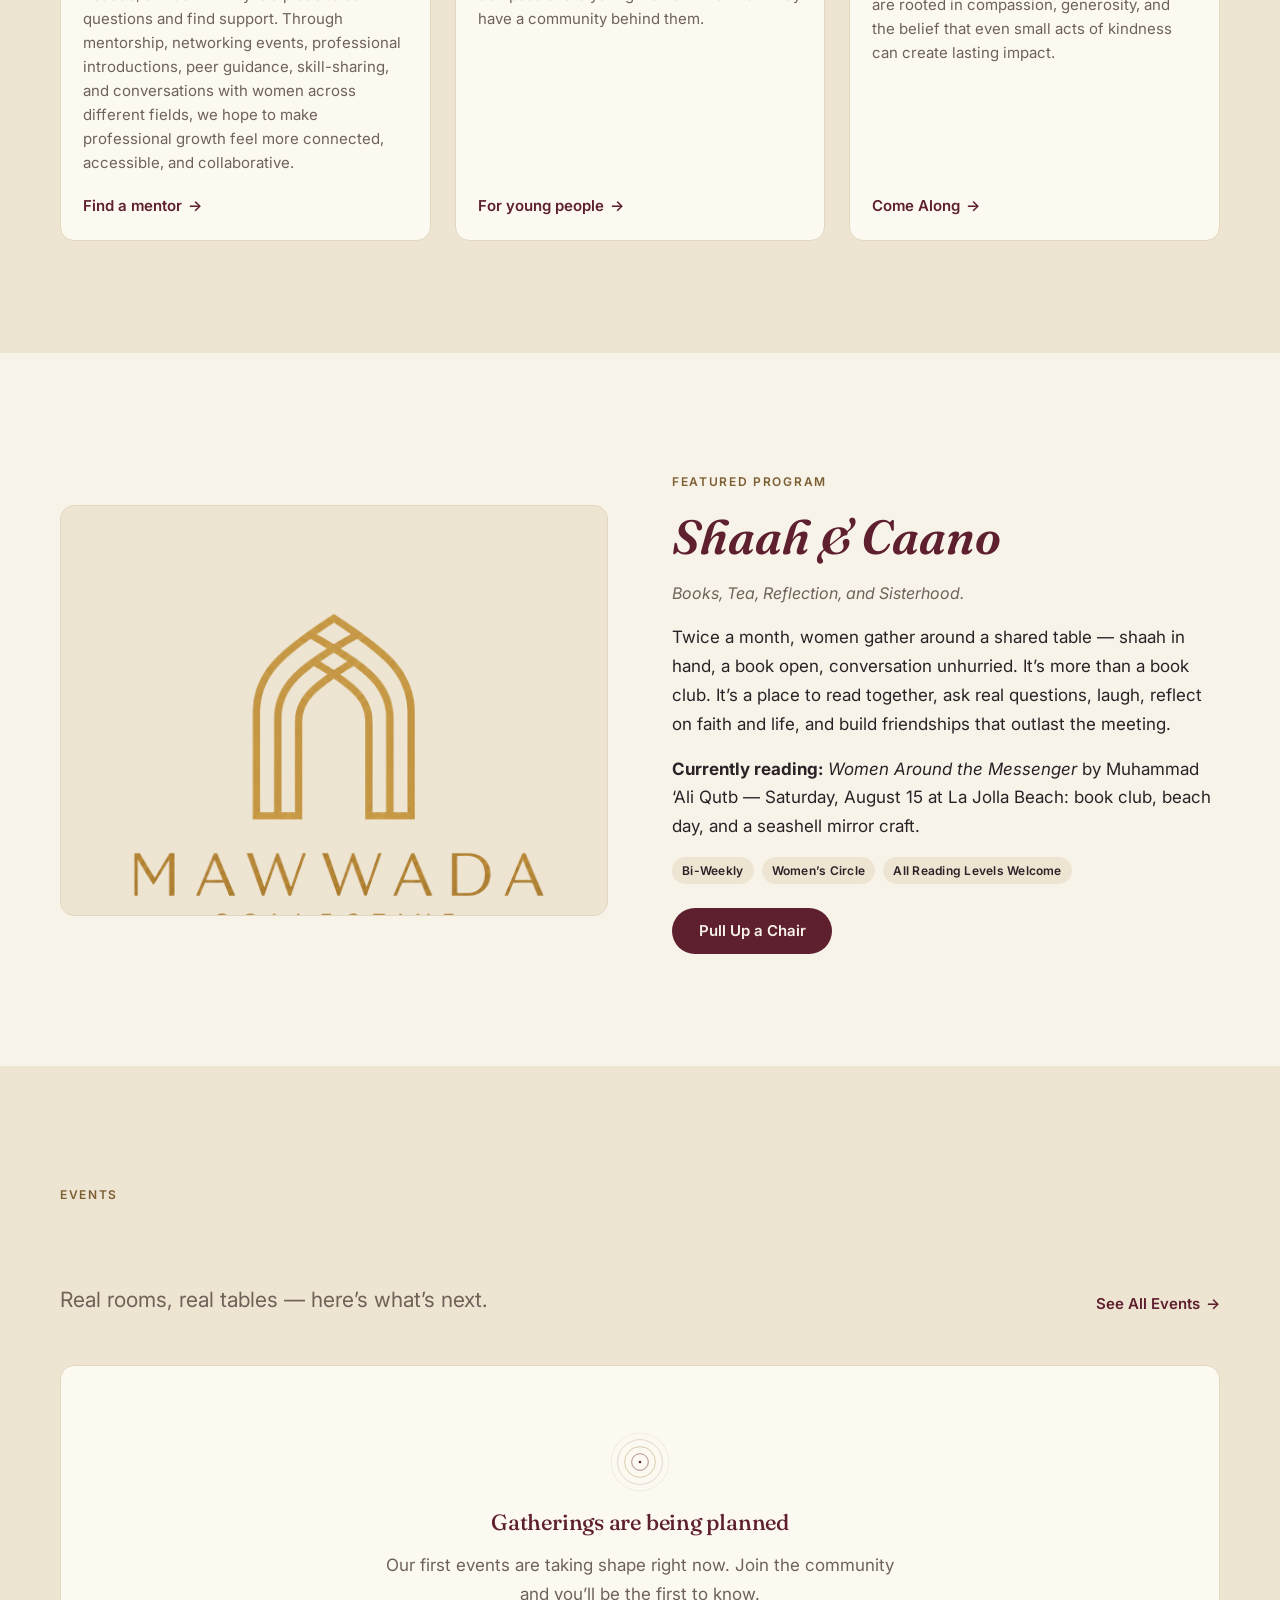
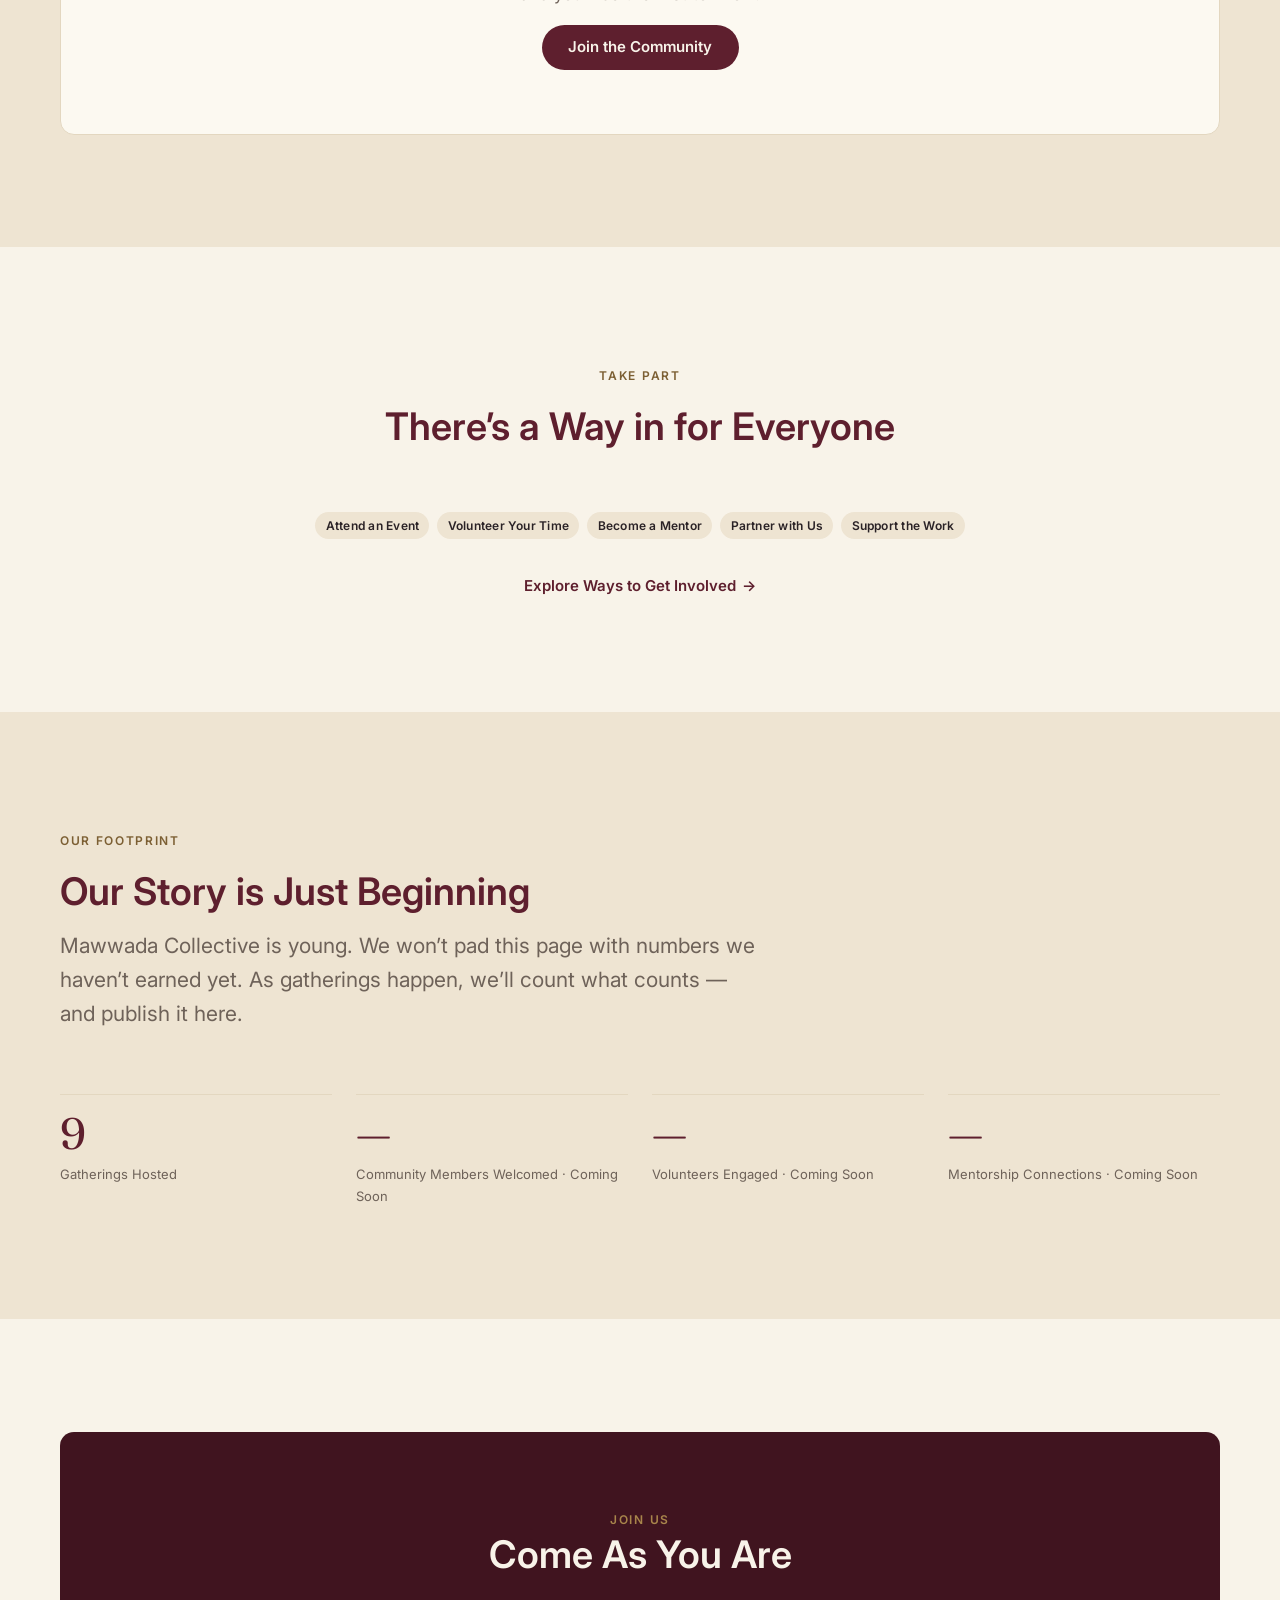
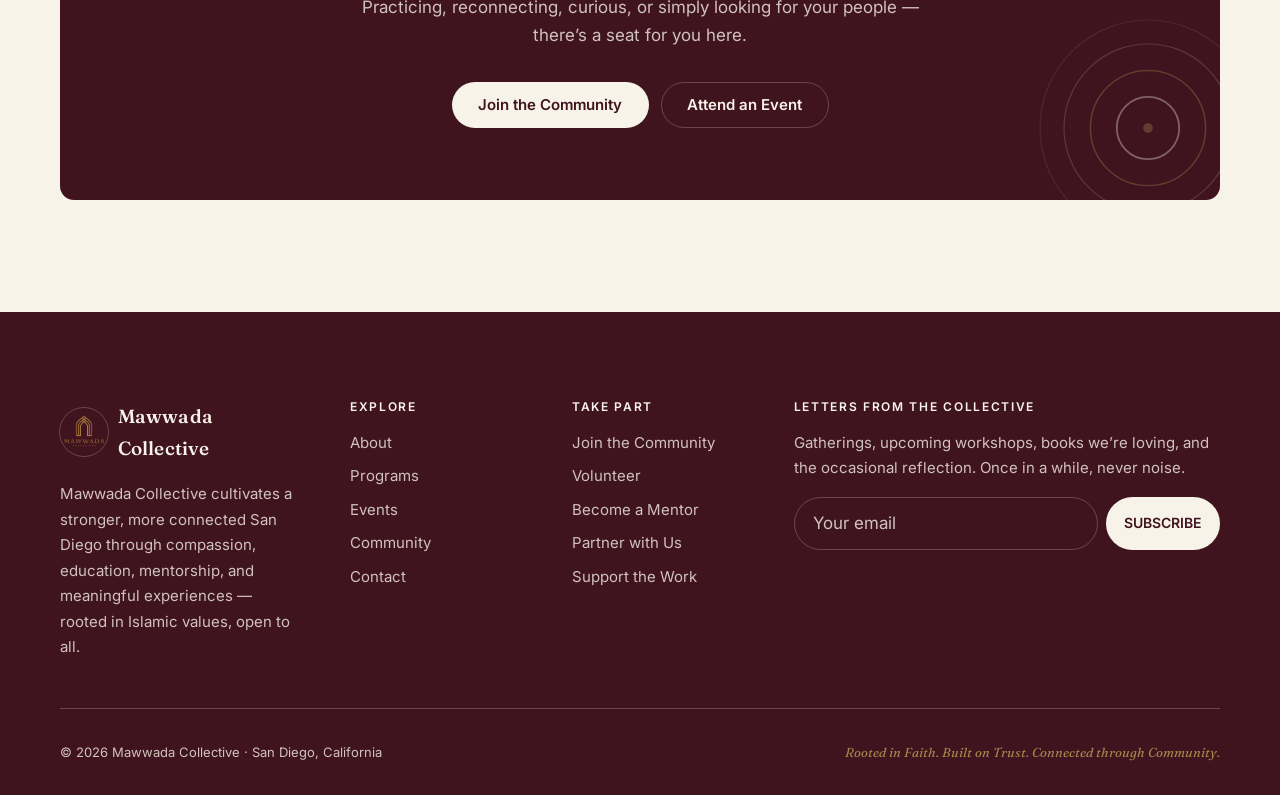
==== commit a07537c1: "Enlarge header wordmark mark for legibility Bump the logo mark to 48px on desktop and 40px on phones" ====
--- a/index.html
+++ b/index.html
@@ -56,7 +56,7 @@
   <header class="site-header" data-header>
     <div class="container header-inner">
       <a class="wordmark" href="index.html" aria-label="Mawwada Collective — home">
-        <img class="wordmark__mark" src="assets/img/mawwada-logo-v8-transparent.png" alt="" width="38" height="38">
+        <img class="wordmark__mark" src="assets/img/mawwada-logo-v8-transparent.png" alt="" width="48" height="48">
         Mawwada Collective
       </a>
       <nav class="nav" aria-label="Primary">
@@ -269,7 +269,7 @@
       <div class="footer-grid">
         <div>
           <a class="wordmark" href="index.html" aria-label="Mawwada Collective — home">
-            <img class="wordmark__mark" src="assets/img/mawwada-logo-v8-transparent.png" alt="" width="38" height="38">
+            <img class="wordmark__mark" src="assets/img/mawwada-logo-v8-transparent.png" alt="" width="48" height="48">
             Mawwada Collective
           </a>
           <p class="footer-mission">Mawwada Collective cultivates a stronger, more connected San Diego through compassion, education, mentorship, and meaningful experiences — rooted in Islamic values, open to all.</p>
--- a/assets/css/components.css
+++ b/assets/css/components.css
@@ -161,8 +161,8 @@
 }
 
 .wordmark__mark {
-  width: 2.375rem;
-  height: 2.375rem;
+  width: 3rem;
+  height: 3rem;
   flex: none;
   border-radius: 50%;
   object-fit: cover;
@@ -330,8 +330,8 @@
   }
 
   .wordmark__mark {
-    width: 2rem;
-    height: 2rem;
+    width: 2.5rem;
+    height: 2.5rem;
   }
 
   .nav-toggle {
